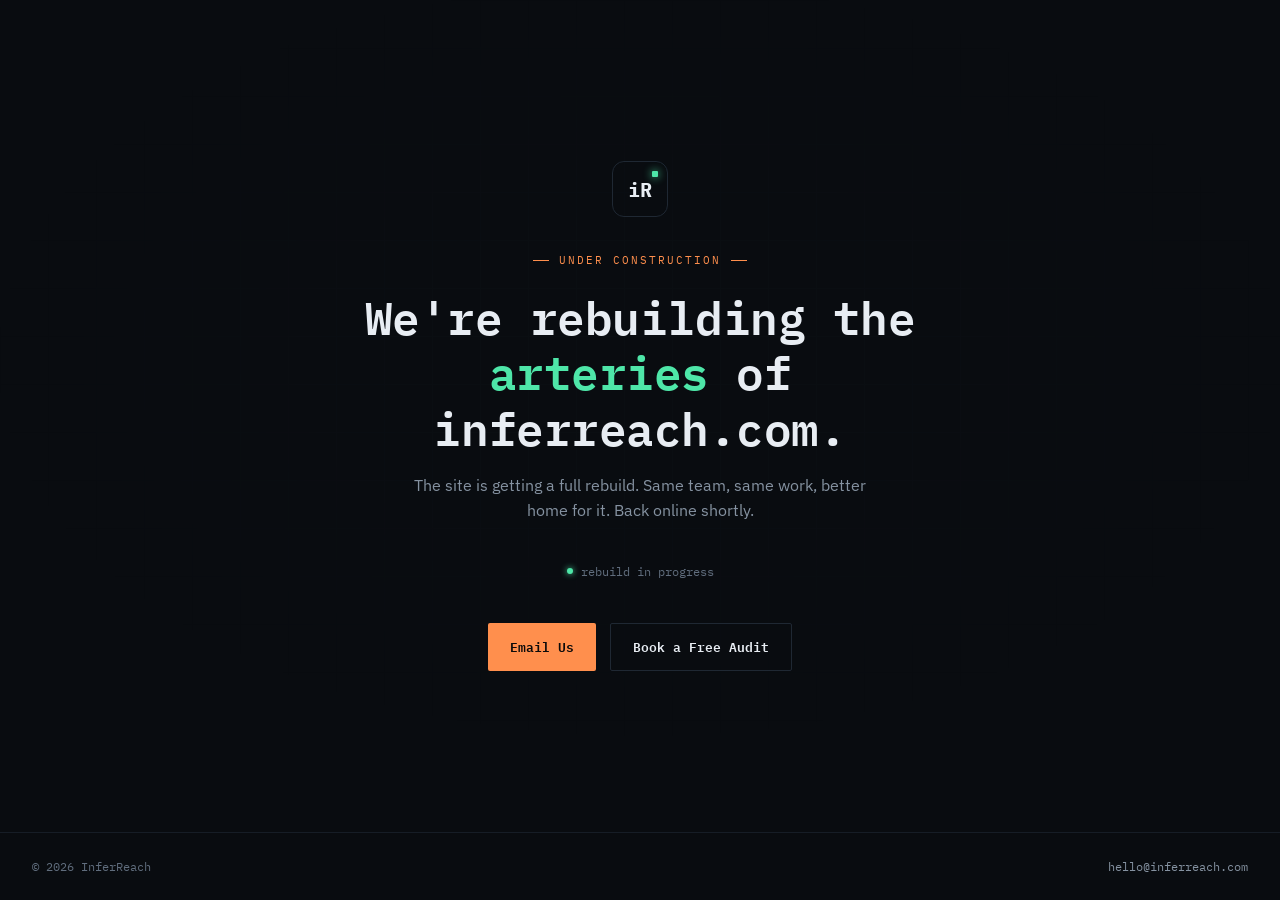
==== index.html @ 4e01eec6 "feat: enhance SEO and accessibility with meta tags and link attributes" ====
<!DOCTYPE html>
<html lang="en">
<head>
<meta charset="UTF-8">
<meta name="viewport" content="width=device-width, initial-scale=1.0, viewport-fit=cover">
<title>InferReach | We'll Be Right Back</title>
<meta name="description" content="InferReach is rebuilding. Back online soon.">
<link rel="canonical" href="https://inferreach.com/">
<meta name="theme-color" content="#090c10">
<meta name="robots" content="noindex, follow">
<meta property="og:type" content="website">
<meta property="og:title" content="InferReach | We'll Be Right Back">
<meta property="og:description" content="The site is getting a full rebuild. Same team, same work, better home for it. Back online shortly.">
<meta property="og:url" content="https://inferreach.com/">
<meta name="twitter:card" content="summary">
<meta name="twitter:title" content="InferReach | We'll Be Right Back">
<meta name="twitter:description" content="The site is getting a full rebuild. Same team, same work, better home for it. Back online shortly.">
<link rel="icon" type="image/svg+xml" href="data:image/svg+xml,%3Csvg%20xmlns%3D%22http%3A//www.w3.org/2000/svg%22%20viewBox%3D%220%200%2064%2064%22%3E%0A%20%20%3Crect%20width%3D%2264%22%20height%3D%2264%22%20rx%3D%2212%22%20fill%3D%22%23090c10%22/%3E%0A%20%20%3Crect%20x%3D%221%22%20y%3D%221%22%20width%3D%2262%22%20height%3D%2262%22%20rx%3D%2211%22%20fill%3D%22none%22%20stroke%3D%22%231f2833%22%20stroke-width%3D%222%22/%3E%0A%20%20%3Ctext%20x%3D%2232%22%20y%3D%2241%22%20font-family%3D%22IBM%20Plex%20Mono%2C%20ui-monospace%2C%20monospace%22%20font-weight%3D%22700%22%20font-size%3D%2226%22%20fill%3D%22%23e8edf3%22%20text-anchor%3D%22middle%22%3EiR%3C/text%3E%0A%20%20%3Crect%20x%3D%2246%22%20y%3D%2214%22%20width%3D%227%22%20height%3D%227%22%20rx%3D%221.5%22%20fill%3D%22%234ee6a8%22/%3E%0A%3C/svg%3E%0A">
<link rel="preconnect" href="https://fonts.googleapis.com">
<link rel="preconnect" href="https://fonts.gstatic.com" crossorigin>
<link href="https://fonts.googleapis.com/css2?family=IBM+Plex+Mono:wght@400;500;600;700&family=IBM+Plex+Sans:wght@400;500;600&display=swap" rel="stylesheet">
<style>
  :root{
    --bg:#090c10; --surface:#10141b; --surface-2:#161c26;
    --line:#1f2833; --line-soft:#161d26;
    --copper:#ff8f4d; --phosphor:#4ee6a8; --blueprint:#5eb3ff;
    --text:#e8edf3; --muted:#8592a1; --dim:#606d7d;
    --mono:'IBM Plex Mono',ui-monospace,monospace;
    --sans:'IBM Plex Sans',system-ui,sans-serif;
  }
  *{box-sizing:border-box;margin:0;padding:0;}
  body{
    background:var(--bg);color:var(--text);font-family:var(--sans);
    min-height:100vh;display:flex;flex-direction:column;
    overflow-x:hidden;
  }
  @media (prefers-reduced-motion: reduce){
    *{animation-duration:0.01ms !important; animation-iteration-count:1 !important;}
  }

  .grid-bg{
    position:fixed;inset:0;z-index:0;pointer-events:none;
    background-image:linear-gradient(var(--line-soft) 1px, transparent 1px),linear-gradient(90deg, var(--line-soft) 1px, transparent 1px);
    background-size:48px 48px;opacity:.14;
    mask-image:radial-gradient(ellipse 60% 50% at 50% 40%, black 30%, transparent 85%);
  }

  main{
    flex:1;display:flex;flex-direction:column;align-items:center;justify-content:center;
    text-align:center;padding:32px;position:relative;z-index:1;
  }

  .mark{
    width:56px;height:56px;border-radius:12px;border:1px solid var(--line);
    display:flex;align-items:center;justify-content:center;position:relative;margin-bottom:36px;
  }
  .mark span{font-family:var(--mono);font-weight:700;font-size:20px;color:var(--text);}
  .mark i{position:absolute;top:9px;right:9px;width:6px;height:6px;background:var(--phosphor);border-radius:1px;box-shadow:0 0 8px var(--phosphor);}

  .eyebrow{
    font-family:var(--mono);font-size:11px;letter-spacing:.18em;text-transform:uppercase;
    color:var(--copper);display:flex;align-items:center;gap:10px;margin-bottom:22px;
  }
  .eyebrow::before, .eyebrow::after{content:'';width:16px;height:1px;background:var(--copper);}

  h1{
    font-family:var(--mono);font-weight:600;letter-spacing:-0.01em;
    font-size:clamp(28px,5vw,46px);line-height:1.2;max-width:680px;margin-bottom:18px;
  }
  h1 .accent{color:var(--phosphor);}

  p.sub{color:var(--muted);font-size:16px;max-width:460px;margin-bottom:40px;line-height:1.6;}

  .status{
    font-family:var(--mono);font-size:12px;color:var(--dim);
    display:flex;align-items:center;gap:8px;margin-bottom:44px;
  }
  .live-dot{width:6px;height:6px;border-radius:50%;background:var(--phosphor);box-shadow:0 0 6px var(--phosphor);animation:pulse 1.6s ease-in-out infinite;}
  @keyframes pulse{0%,100%{opacity:1;}50%{opacity:.3;}}

  .contact{
    display:flex;gap:14px;flex-wrap:wrap;justify-content:center;
  }
  .btn{
    font-family:var(--mono);font-size:13px;font-weight:600;
    padding:12px 22px;border-radius:2px;text-decoration:none;
    display:inline-flex;align-items:center;gap:8px;white-space:nowrap;
  }
  .btn-primary{background:var(--copper);color:#0a0a0a;}
  .btn-primary:hover{background:#ffa568;}
  .btn-ghost{border:1px solid var(--line);color:var(--text);}
  .btn-ghost:hover{border-color:var(--muted);}
  .btn:focus-visible{outline:2px solid var(--phosphor);outline-offset:3px;}
  footer a:focus-visible{outline:2px solid var(--phosphor);outline-offset:2px;}

  footer{
    position:relative;z-index:1;padding:26px 32px;border-top:1px solid var(--line-soft);
    display:flex;justify-content:space-between;align-items:center;flex-wrap:wrap;gap:12px;
    font-family:var(--mono);font-size:11.5px;color:var(--dim);
  }
  footer a{color:var(--muted);text-decoration:none;}
  footer a:hover{color:var(--phosphor);}
</style>
</head>
<body>

<div class="grid-bg"></div>

<main>
  <div class="mark"><span>iR</span><i></i></div>

  <div class="eyebrow">Under construction</div>

  <h1>We're rebuilding the <span class="accent">arteries</span> of inferreach.com.</h1>
  <p class="sub">The site is getting a full rebuild. Same team, same work, better home for it. Back online shortly.</p>

  <div class="status"><span class="live-dot"></span>rebuild in progress</div>

  <div class="contact">
    <a class="btn btn-primary" href="mailto:hello@inferreach.com">Email Us</a>
    <a class="btn btn-ghost" href="https://cal.com/inferreach/30min" target="_blank" rel="noopener noreferrer">Book a Free Audit</a>
  </div>
</main>

<footer>
  <div>© 2026 InferReach</div>
  <div><a href="mailto:hello@inferreach.com">hello@inferreach.com</a></div>
</footer>

</body>
</html>
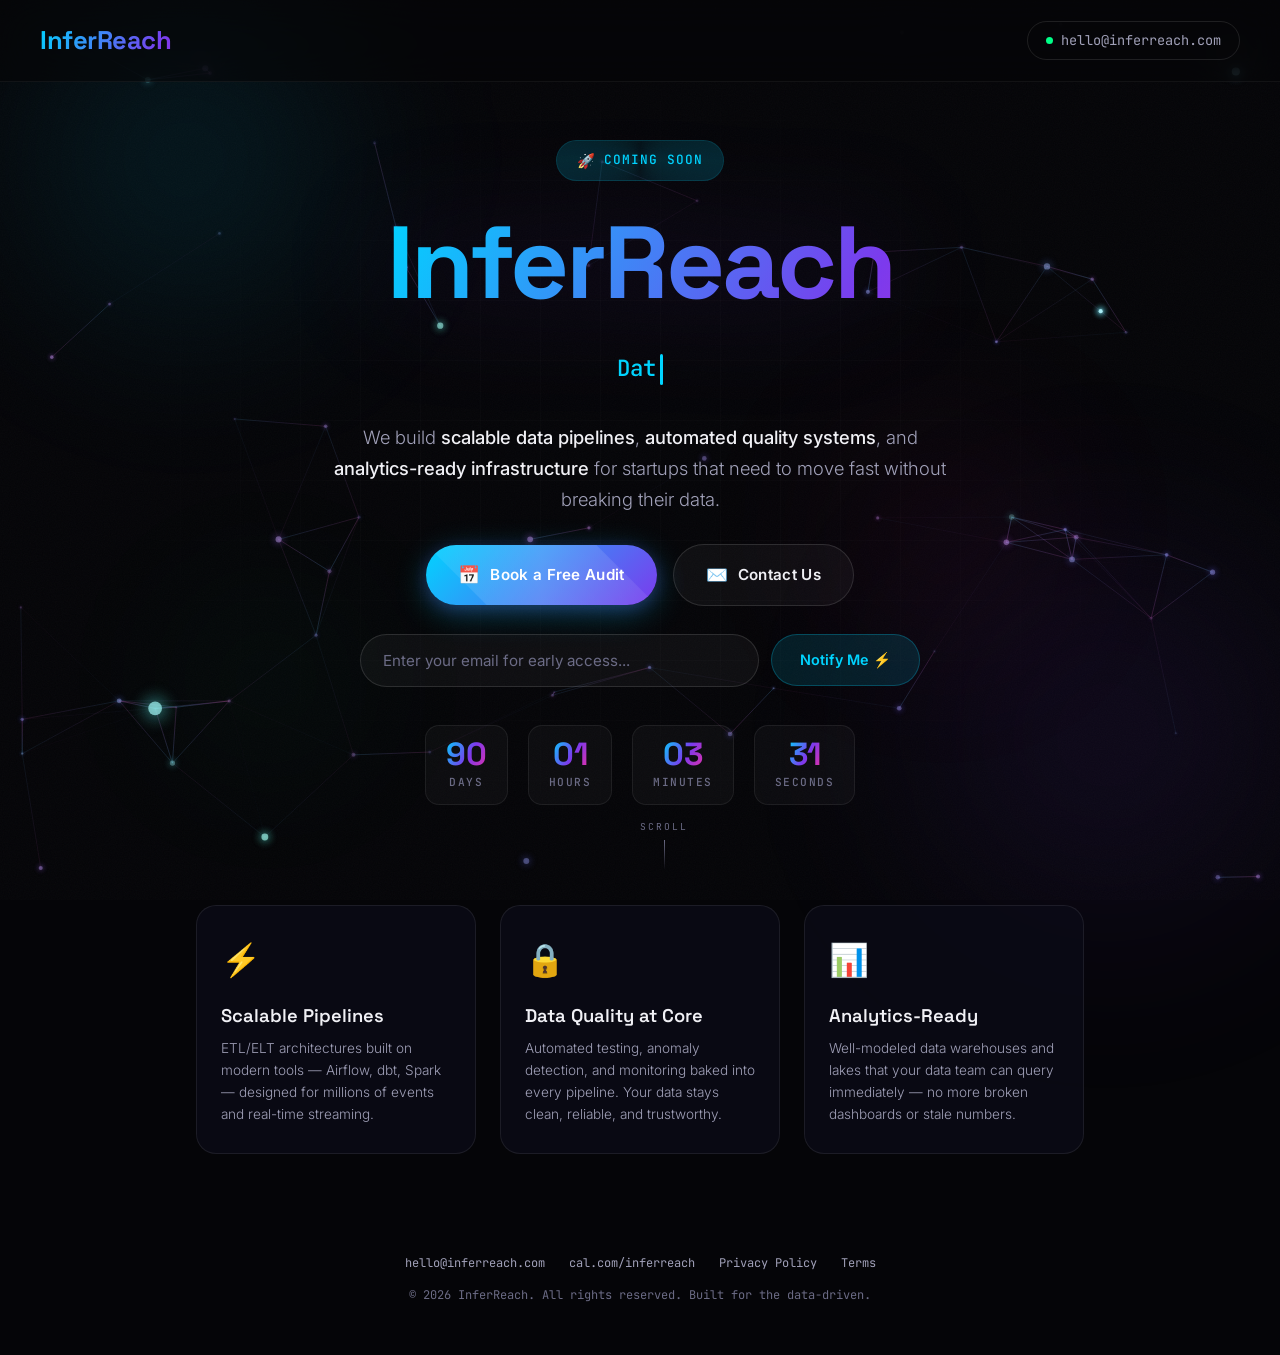
==== commit 954acfbb: "Implement code changes to enhance functionality and improve performance" ====
--- a/index.html
+++ b/index.html
@@ -1,131 +1,1448 @@
 <!DOCTYPE html>
 <html lang="en">
 <head>
-<meta charset="UTF-8">
-<meta name="viewport" content="width=device-width, initial-scale=1.0, viewport-fit=cover">
-<title>InferReach | We'll Be Right Back</title>
-<meta name="description" content="InferReach is rebuilding. Back online soon.">
-<link rel="canonical" href="https://inferreach.com/">
-<meta name="theme-color" content="#090c10">
-<meta name="robots" content="noindex, follow">
-<meta property="og:type" content="website">
-<meta property="og:title" content="InferReach | We'll Be Right Back">
-<meta property="og:description" content="The site is getting a full rebuild. Same team, same work, better home for it. Back online shortly.">
-<meta property="og:url" content="https://inferreach.com/">
-<meta name="twitter:card" content="summary">
-<meta name="twitter:title" content="InferReach | We'll Be Right Back">
-<meta name="twitter:description" content="The site is getting a full rebuild. Same team, same work, better home for it. Back online shortly.">
-<link rel="icon" type="image/svg+xml" href="data:image/svg+xml,%3Csvg%20xmlns%3D%22http%3A//www.w3.org/2000/svg%22%20viewBox%3D%220%200%2064%2064%22%3E%0A%20%20%3Crect%20width%3D%2264%22%20height%3D%2264%22%20rx%3D%2212%22%20fill%3D%22%23090c10%22/%3E%0A%20%20%3Crect%20x%3D%221%22%20y%3D%221%22%20width%3D%2262%22%20height%3D%2262%22%20rx%3D%2211%22%20fill%3D%22none%22%20stroke%3D%22%231f2833%22%20stroke-width%3D%222%22/%3E%0A%20%20%3Ctext%20x%3D%2232%22%20y%3D%2241%22%20font-family%3D%22IBM%20Plex%20Mono%2C%20ui-monospace%2C%20monospace%22%20font-weight%3D%22700%22%20font-size%3D%2226%22%20fill%3D%22%23e8edf3%22%20text-anchor%3D%22middle%22%3EiR%3C/text%3E%0A%20%20%3Crect%20x%3D%2246%22%20y%3D%2214%22%20width%3D%227%22%20height%3D%227%22%20rx%3D%221.5%22%20fill%3D%22%234ee6a8%22/%3E%0A%3C/svg%3E%0A">
-<link rel="preconnect" href="https://fonts.googleapis.com">
-<link rel="preconnect" href="https://fonts.gstatic.com" crossorigin>
-<link href="https://fonts.googleapis.com/css2?family=IBM+Plex+Mono:wght@400;500;600;700&family=IBM+Plex+Sans:wght@400;500;600&display=swap" rel="stylesheet">
-<style>
-  :root{
-    --bg:#090c10; --surface:#10141b; --surface-2:#161c26;
-    --line:#1f2833; --line-soft:#161d26;
-    --copper:#ff8f4d; --phosphor:#4ee6a8; --blueprint:#5eb3ff;
-    --text:#e8edf3; --muted:#8592a1; --dim:#606d7d;
-    --mono:'IBM Plex Mono',ui-monospace,monospace;
-    --sans:'IBM Plex Sans',system-ui,sans-serif;
-  }
-  *{box-sizing:border-box;margin:0;padding:0;}
-  body{
-    background:var(--bg);color:var(--text);font-family:var(--sans);
-    min-height:100vh;display:flex;flex-direction:column;
-    overflow-x:hidden;
-  }
-  @media (prefers-reduced-motion: reduce){
-    *{animation-duration:0.01ms !important; animation-iteration-count:1 !important;}
-  }
-
-  .grid-bg{
-    position:fixed;inset:0;z-index:0;pointer-events:none;
-    background-image:linear-gradient(var(--line-soft) 1px, transparent 1px),linear-gradient(90deg, var(--line-soft) 1px, transparent 1px);
-    background-size:48px 48px;opacity:.14;
-    mask-image:radial-gradient(ellipse 60% 50% at 50% 40%, black 30%, transparent 85%);
-  }
-
-  main{
-    flex:1;display:flex;flex-direction:column;align-items:center;justify-content:center;
-    text-align:center;padding:32px;position:relative;z-index:1;
-  }
-
-  .mark{
-    width:56px;height:56px;border-radius:12px;border:1px solid var(--line);
-    display:flex;align-items:center;justify-content:center;position:relative;margin-bottom:36px;
-  }
-  .mark span{font-family:var(--mono);font-weight:700;font-size:20px;color:var(--text);}
-  .mark i{position:absolute;top:9px;right:9px;width:6px;height:6px;background:var(--phosphor);border-radius:1px;box-shadow:0 0 8px var(--phosphor);}
-
-  .eyebrow{
-    font-family:var(--mono);font-size:11px;letter-spacing:.18em;text-transform:uppercase;
-    color:var(--copper);display:flex;align-items:center;gap:10px;margin-bottom:22px;
-  }
-  .eyebrow::before, .eyebrow::after{content:'';width:16px;height:1px;background:var(--copper);}
-
-  h1{
-    font-family:var(--mono);font-weight:600;letter-spacing:-0.01em;
-    font-size:clamp(28px,5vw,46px);line-height:1.2;max-width:680px;margin-bottom:18px;
-  }
-  h1 .accent{color:var(--phosphor);}
-
-  p.sub{color:var(--muted);font-size:16px;max-width:460px;margin-bottom:40px;line-height:1.6;}
-
-  .status{
-    font-family:var(--mono);font-size:12px;color:var(--dim);
-    display:flex;align-items:center;gap:8px;margin-bottom:44px;
-  }
-  .live-dot{width:6px;height:6px;border-radius:50%;background:var(--phosphor);box-shadow:0 0 6px var(--phosphor);animation:pulse 1.6s ease-in-out infinite;}
-  @keyframes pulse{0%,100%{opacity:1;}50%{opacity:.3;}}
-
-  .contact{
-    display:flex;gap:14px;flex-wrap:wrap;justify-content:center;
-  }
-  .btn{
-    font-family:var(--mono);font-size:13px;font-weight:600;
-    padding:12px 22px;border-radius:2px;text-decoration:none;
-    display:inline-flex;align-items:center;gap:8px;white-space:nowrap;
-  }
-  .btn-primary{background:var(--copper);color:#0a0a0a;}
-  .btn-primary:hover{background:#ffa568;}
-  .btn-ghost{border:1px solid var(--line);color:var(--text);}
-  .btn-ghost:hover{border-color:var(--muted);}
-  .btn:focus-visible{outline:2px solid var(--phosphor);outline-offset:3px;}
-  footer a:focus-visible{outline:2px solid var(--phosphor);outline-offset:2px;}
-
-  footer{
-    position:relative;z-index:1;padding:26px 32px;border-top:1px solid var(--line-soft);
-    display:flex;justify-content:space-between;align-items:center;flex-wrap:wrap;gap:12px;
-    font-family:var(--mono);font-size:11.5px;color:var(--dim);
-  }
-  footer a{color:var(--muted);text-decoration:none;}
-  footer a:hover{color:var(--phosphor);}
-</style>
+    <meta charset="UTF-8">
+    <meta name="viewport" content="width=device-width, initial-scale=1.0">
+    <title>InferReach — Data Engineering, Reimagined | Coming Soon</title>
+    <meta name="description" content="InferReach is a data engineering startup building scalable pipelines, automated data quality, and analytics-ready infrastructure. Coming soon.">
+    <meta property="og:title" content="InferReach — Coming Soon">
+    <meta property="og:description" content="Data Engineering, Reimagined. Scalable pipelines. Automated quality. Analytics ready.">
+    <meta property="og:type" content="website">
+    <link rel="preconnect" href="https://fonts.googleapis.com">
+    <link rel="preconnect" href="https://fonts.gstatic.com" crossorigin>
+    <link href="https://fonts.googleapis.com/css2?family=Space+Grotesk:wght@300;400;500;600;700&family=Inter:wght@300;400;500;600&family=JetBrains+Mono:wght@400;500&display=swap" rel="stylesheet">
+    <style>
+        :root {
+            --bg-primary: #050508;
+            --bg-secondary: #0a0a14;
+            --bg-card: rgba(12, 12, 24, 0.72);
+            --text-primary: #f0f0f5;
+            --text-secondary: #a0a0b8;
+            --text-muted: #6b6b85;
+            --accent-cyan: #00d4ff;
+            --accent-purple: #7c3aed;
+            --accent-teal: #00ff88;
+            --accent-pink: #ff2d95;
+            --accent-gold: #ffb800;
+            --gradient-main: linear-gradient(135deg, #00d4ff 0%, #7c3aed 50%, #ff2d95 100%);
+            --gradient-text: linear-gradient(120deg, #00d4ff, #7c3aed, #ff2d95, #00d4ff);
+            --gradient-cta: linear-gradient(135deg, #00d4ff 0%, #7c3aed 100%);
+            --glow-cyan: 0 0 40px rgba(0, 212, 255, 0.35);
+            --glow-purple: 0 0 40px rgba(124, 58, 237, 0.35);
+            --border-glass: 1px solid rgba(255, 255, 255, 0.08);
+            --radius-lg: 20px;
+            --radius-md: 14px;
+            --radius-sm: 8px;
+            --transition-smooth: all 0.4s cubic-bezier(0.25, 0.46, 0.45, 0.94);
+            --font-heading: 'Space Grotesk', sans-serif;
+            --font-body: 'Inter', sans-serif;
+            --font-mono: 'JetBrains Mono', monospace;
+        }
+
+        *,
+        *::before,
+        *::after {
+            margin: 0;
+            padding: 0;
+            box-sizing: border-box;
+        }
+
+        html {
+            scroll-behavior: smooth;
+            -webkit-font-smoothing: antialiased;
+            -moz-osx-font-smoothing: grayscale;
+        }
+
+        body {
+            font-family: var(--font-body);
+            background: var(--bg-primary);
+            color: var(--text-primary);
+            min-height: 100vh;
+            overflow-x: hidden;
+            position: relative;
+            line-height: 1.6;
+        }
+
+        /* ============ CANVAS BACKGROUND ============ */
+        #particle-canvas {
+            position: fixed;
+            top: 0;
+            left: 0;
+            width: 100vw;
+            height: 100vh;
+            z-index: 0;
+            pointer-events: none;
+        }
+
+        /* ============ AMBIENT ORBS ============ */
+        .orb {
+            position: fixed;
+            border-radius: 50%;
+            filter: blur(80px);
+            z-index: 0;
+            pointer-events: none;
+            opacity: 0.5;
+            animation: orbFloat 20s ease-in-out infinite;
+        }
+        .orb-1 {
+            width: 500px;
+            height: 500px;
+            background: radial-gradient(circle, rgba(0, 212, 255, 0.25) 0%, transparent 70%);
+            top: -10%;
+            left: -5%;
+            animation-delay: 0s;
+        }
+        .orb-2 {
+            width: 600px;
+            height: 600px;
+            background: radial-gradient(circle, rgba(124, 58, 237, 0.22) 0%, transparent 70%);
+            bottom: -15%;
+            right: -10%;
+            animation-delay: -7s;
+        }
+        .orb-3 {
+            width: 350px;
+            height: 350px;
+            background: radial-gradient(circle, rgba(255, 45, 149, 0.15) 0%, transparent 70%);
+            top: 40%;
+            left: 60%;
+            animation-delay: -14s;
+        }
+        .orb-4 {
+            width: 280px;
+            height: 280px;
+            background: radial-gradient(circle, rgba(0, 255, 136, 0.12) 0%, transparent 70%);
+            top: 60%;
+            left: 10%;
+            animation-delay: -3s;
+        }
+
+        @keyframes orbFloat {
+            0%,
+            100% {
+                transform: translate(0, 0) scale(1);
+            }
+            25% {
+                transform: translate(30px, -40px) scale(1.08);
+            }
+            50% {
+                transform: translate(-20px, 30px) scale(0.95);
+            }
+            75% {
+                transform: translate(15px, -25px) scale(1.05);
+            }
+        }
+
+        /* ============ GRID OVERLAY ============ */
+        .grid-overlay {
+            position: fixed;
+            top: 0;
+            left: 0;
+            width: 100vw;
+            height: 100vh;
+            z-index: 0;
+            pointer-events: none;
+            background-image:
+                linear-gradient(rgba(255, 255, 255, 0.015) 1px, transparent 1px),
+                linear-gradient(90deg, rgba(255, 255, 255, 0.015) 1px, transparent 1px);
+            background-size: 60px 60px;
+            mask-image: radial-gradient(ellipse at center, black 30%, transparent 70%);
+            -webkit-mask-image: radial-gradient(ellipse at center, black 30%, transparent 70%);
+        }
+
+        /* ============ NOISE TEXTURE ============ */
+        .noise-overlay {
+            position: fixed;
+            top: 0;
+            left: 0;
+            width: 100vw;
+            height: 100vh;
+            z-index: 0;
+            pointer-events: none;
+            opacity: 0.03;
+            background-image: url("data:image/svg+xml,%3Csvg viewBox='0 0 256 256' xmlns='http://www.w3.org/2000/svg'%3E%3Cfilter id='noise'%3E%3CfeTurbulence type='fractalNoise' baseFrequency='0.85' numOctaves='4' stitchTiles='stitch'/%3E%3C/filter%3E%3Crect width='100%25' height='100%25' filter='url(%23noise)'/%3E%3C/svg%3E");
+            background-repeat: repeat;
+            background-size: 256px 256px;
+        }
+
+        /* ============ MAIN CONTENT ============ */
+        .main-content {
+            position: relative;
+            z-index: 1;
+            display: flex;
+            flex-direction: column;
+            align-items: center;
+            justify-content: center;
+            min-height: 100vh;
+            padding: 20px;
+        }
+
+        /* ============ NAVBAR ============ */
+        .navbar {
+            position: fixed;
+            top: 0;
+            left: 0;
+            right: 0;
+            z-index: 100;
+            display: flex;
+            justify-content: space-between;
+            align-items: center;
+            padding: 20px 40px;
+            background: rgba(5, 5, 8, 0.6);
+            backdrop-filter: blur(20px);
+            -webkit-backdrop-filter: blur(20px);
+            border-bottom: 1px solid rgba(255, 255, 255, 0.05);
+            animation: slideDown 0.6s ease-out forwards;
+        }
+
+        @keyframes slideDown {
+            from {
+                opacity: 0;
+                transform: translateY(-100%);
+            }
+            to {
+                opacity: 1;
+                transform: translateY(0);
+            }
+        }
+
+        .nav-logo {
+            font-family: var(--font-heading);
+            font-weight: 700;
+            font-size: 1.6rem;
+            letter-spacing: -0.5px;
+            background: var(--gradient-text);
+            background-size: 300% auto;
+            -webkit-background-clip: text;
+            background-clip: text;
+            -webkit-text-fill-color: transparent;
+            animation: shimmerText 4s linear infinite;
+        }
+        @keyframes shimmerText {
+            0% {
+                background-position: 0% center;
+            }
+            100% {
+                background-position: 300% center;
+            }
+        }
+
+        .nav-email {
+            font-family: var(--font-mono);
+            font-size: 0.85rem;
+            color: var(--text-secondary);
+            text-decoration: none;
+            padding: 8px 18px;
+            border: 1px solid rgba(255, 255, 255, 0.1);
+            border-radius: 50px;
+            transition: var(--transition-smooth);
+            display: flex;
+            align-items: center;
+            gap: 8px;
+        }
+        .nav-email:hover {
+            border-color: rgba(0, 212, 255, 0.5);
+            color: var(--accent-cyan);
+            box-shadow: var(--glow-cyan);
+        }
+        .nav-email .dot {
+            width: 7px;
+            height: 7px;
+            background: var(--accent-teal);
+            border-radius: 50%;
+            animation: pulseDot 2s ease-in-out infinite;
+        }
+        @keyframes pulseDot {
+            0%,
+            100% {
+                opacity: 1;
+                transform: scale(1);
+            }
+            50% {
+                opacity: 0.4;
+                transform: scale(0.6);
+            }
+        }
+
+        /* ============ HERO SECTION ============ */
+        .hero {
+            text-align: center;
+            max-width: 850px;
+            margin: 0 auto;
+            padding: 120px 20px 60px;
+            display: flex;
+            flex-direction: column;
+            align-items: center;
+            gap: 28px;
+        }
+
+        .badge {
+            display: inline-flex;
+            align-items: center;
+            gap: 10px;
+            padding: 8px 20px;
+            border-radius: 50px;
+            background: rgba(0, 212, 255, 0.07);
+            border: 1px solid rgba(0, 212, 255, 0.2);
+            font-family: var(--font-mono);
+            font-size: 0.8rem;
+            font-weight: 500;
+            color: var(--accent-cyan);
+            letter-spacing: 1px;
+            text-transform: uppercase;
+            animation: fadeInUp 0.8s ease-out 0.2s both;
+            position: relative;
+            overflow: hidden;
+        }
+        .badge::before {
+            content: '';
+            position: absolute;
+            top: -50%;
+            left: -50%;
+            width: 200%;
+            height: 200%;
+            background: conic-gradient(from 0deg, transparent, rgba(0, 212, 255, 0.1), transparent, rgba(0, 212, 255, 0.1), transparent);
+            animation: badgeRotate 4s linear infinite;
+        }
+        @keyframes badgeRotate {
+            0% {
+                transform: rotate(0deg);
+            }
+            100% {
+                transform: rotate(360deg);
+            }
+        }
+        .badge span {
+            position: relative;
+            z-index: 1;
+            display: flex;
+            align-items: center;
+            gap: 8px;
+        }
+        .badge .rocket {
+            font-size: 0.9rem;
+            animation: rocketBob 2s ease-in-out infinite;
+        }
+        @keyframes rocketBob {
+            0%,
+            100% {
+                transform: translateY(0) rotate(0deg);
+            }
+            50% {
+                transform: translateY(-4px) rotate(5deg);
+            }
+        }
+
+        .hero-title {
+            font-family: var(--font-heading);
+            font-weight: 700;
+            font-size: clamp(3.5rem, 8vw, 6.5rem);
+            letter-spacing: -3px;
+            line-height: 1.05;
+            background: var(--gradient-text);
+            background-size: 300% auto;
+            -webkit-background-clip: text;
+            background-clip: text;
+            -webkit-text-fill-color: transparent;
+            animation: shimmerText 5s linear infinite, fadeInUp 0.8s ease-out 0.35s both;
+            filter: drop-shadow(0 0 60px rgba(124, 58, 237, 0.2));
+        }
+
+        .typing-container {
+            font-family: var(--font-mono);
+            font-size: clamp(1rem, 2.5vw, 1.4rem);
+            font-weight: 400;
+            color: var(--text-secondary);
+            min-height: 2.2em;
+            display: flex;
+            align-items: center;
+            justify-content: center;
+            gap: 4px;
+            animation: fadeInUp 0.8s ease-out 0.5s both;
+        }
+        .typing-text {
+            color: var(--accent-cyan);
+            font-weight: 500;
+        }
+        .typing-cursor {
+            display: inline-block;
+            width: 3px;
+            height: 1.4em;
+            background: var(--accent-cyan);
+            animation: cursorBlink 0.8s step-end infinite;
+            border-radius: 2px;
+        }
+        @keyframes cursorBlink {
+            0%,
+            100% {
+                opacity: 1;
+            }
+            50% {
+                opacity: 0;
+            }
+        }
+
+        .hero-description {
+            font-size: clamp(1rem, 1.8vw, 1.15rem);
+            color: var(--text-secondary);
+            max-width: 620px;
+            line-height: 1.7;
+            animation: fadeInUp 0.8s ease-out 0.6s both;
+            font-weight: 300;
+        }
+        .hero-description strong {
+            color: var(--text-primary);
+            font-weight: 500;
+        }
+
+        /* ============ CTA BUTTONS ============ */
+        .cta-group {
+            display: flex;
+            flex-wrap: wrap;
+            gap: 16px;
+            justify-content: center;
+            align-items: center;
+            animation: fadeInUp 0.8s ease-out 0.75s both;
+        }
+
+        .btn {
+            display: inline-flex;
+            align-items: center;
+            gap: 10px;
+            padding: 16px 32px;
+            border-radius: 50px;
+            font-family: var(--font-body);
+            font-size: 0.95rem;
+            font-weight: 600;
+            text-decoration: none;
+            cursor: pointer;
+            transition: var(--transition-smooth);
+            border: none;
+            position: relative;
+            overflow: hidden;
+            letter-spacing: 0.3px;
+        }
+        .btn-primary {
+            background: var(--gradient-cta);
+            color: #fff;
+            box-shadow: 0 8px 32px rgba(0, 212, 255, 0.3), 0 4px 16px rgba(124, 58, 237, 0.25);
+            animation: btnGlow 3s ease-in-out infinite;
+        }
+        .btn-primary:hover {
+            transform: translateY(-3px) scale(1.03);
+            box-shadow: 0 12px 40px rgba(0, 212, 255, 0.45), 0 6px 24px rgba(124, 58, 237, 0.4);
+        }
+        .btn-primary:active {
+            transform: translateY(0) scale(0.98);
+        }
+        @keyframes btnGlow {
+            0%,
+            100% {
+                box-shadow: 0 8px 32px rgba(0, 212, 255, 0.3), 0 4px 16px rgba(124, 58, 237, 0.25);
+            }
+            50% {
+                box-shadow: 0 8px 44px rgba(0, 212, 255, 0.5), 0 4px 28px rgba(124, 58, 237, 0.45);
+            }
+        }
+        .btn-primary::after {
+            content: '';
+            position: absolute;
+            top: -50%;
+            left: -50%;
+            width: 200%;
+            height: 200%;
+            background: linear-gradient(45deg, transparent, rgba(255, 255, 255, 0.15), transparent);
+            transform: rotate(45deg);
+            animation: btnShine 3s ease-in-out infinite;
+        }
+        @keyframes btnShine {
+            0% {
+                transform: translateX(-100%) rotate(45deg);
+            }
+            60%,
+            100% {
+                transform: translateX(100%) rotate(45deg);
+            }
+        }
+
+        .btn-secondary {
+            background: rgba(255, 255, 255, 0.04);
+            color: var(--text-primary);
+            border: 1px solid rgba(255, 255, 255, 0.12);
+            backdrop-filter: blur(10px);
+            -webkit-backdrop-filter: blur(10px);
+        }
+        .btn-secondary:hover {
+            border-color: rgba(0, 255, 136, 0.5);
+            color: var(--accent-teal);
+            box-shadow: 0 0 30px rgba(0, 255, 136, 0.15);
+            transform: translateY(-3px);
+        }
+        .btn-secondary:active {
+            transform: translateY(0);
+        }
+
+        .btn-icon {
+            font-size: 1.1rem;
+        }
+
+        /* ============ EMAIL FORM ============ */
+        .email-form {
+            display: flex;
+            gap: 12px;
+            justify-content: center;
+            align-items: center;
+            flex-wrap: wrap;
+            width: 100%;
+            max-width: 560px;
+            animation: fadeInUp 0.8s ease-out 0.85s both;
+        }
+        .email-input-wrapper {
+            flex: 1;
+            min-width: 240px;
+            position: relative;
+        }
+        .email-input {
+            width: 100%;
+            padding: 16px 22px;
+            border-radius: 50px;
+            border: 1px solid rgba(255, 255, 255, 0.12);
+            background: rgba(255, 255, 255, 0.04);
+            color: var(--text-primary);
+            font-family: var(--font-body);
+            font-size: 0.95rem;
+            outline: none;
+            transition: var(--transition-smooth);
+            backdrop-filter: blur(10px);
+            -webkit-backdrop-filter: blur(10px);
+        }
+        .email-input::placeholder {
+            color: var(--text-muted);
+        }
+        .email-input:focus {
+            border-color: rgba(0, 212, 255, 0.5);
+            box-shadow: 0 0 30px rgba(0, 212, 255, 0.15);
+            background: rgba(255, 255, 255, 0.06);
+        }
+        .btn-submit {
+            padding: 16px 28px;
+            border-radius: 50px;
+            border: none;
+            background: rgba(0, 212, 255, 0.12);
+            color: var(--accent-cyan);
+            font-family: var(--font-body);
+            font-weight: 600;
+            font-size: 0.9rem;
+            cursor: pointer;
+            transition: var(--transition-smooth);
+            border: 1px solid rgba(0, 212, 255, 0.25);
+            white-space: nowrap;
+        }
+        .btn-submit:hover {
+            background: rgba(0, 212, 255, 0.2);
+            box-shadow: var(--glow-cyan);
+            transform: translateY(-2px);
+        }
+        .btn-submit:active {
+            transform: translateY(0);
+        }
+        .form-success {
+            display: none;
+            font-family: var(--font-mono);
+            font-size: 0.85rem;
+            color: var(--accent-teal);
+            gap: 8px;
+            align-items: center;
+            animation: fadeInUp 0.4s ease-out both;
+        }
+        .form-success.show {
+            display: flex;
+        }
+
+        /* ============ COUNTDOWN ============ */
+        .countdown {
+            display: flex;
+            gap: 20px;
+            justify-content: center;
+            flex-wrap: wrap;
+            animation: fadeInUp 0.8s ease-out 0.95s both;
+            margin-top: 10px;
+        }
+        .countdown-item {
+            display: flex;
+            flex-direction: column;
+            align-items: center;
+            gap: 4px;
+            padding: 12px 20px;
+            border-radius: var(--radius-md);
+            background: rgba(255, 255, 255, 0.03);
+            border: 1px solid rgba(255, 255, 255, 0.07);
+            min-width: 80px;
+            backdrop-filter: blur(10px);
+            -webkit-backdrop-filter: blur(10px);
+            transition: var(--transition-smooth);
+        }
+        .countdown-item:hover {
+            border-color: rgba(0, 212, 255, 0.3);
+            background: rgba(0, 212, 255, 0.05);
+        }
+        .countdown-number {
+            font-family: var(--font-heading);
+            font-weight: 700;
+            font-size: 2rem;
+            line-height: 1;
+            background: var(--gradient-text);
+            background-size: 200% auto;
+            -webkit-background-clip: text;
+            background-clip: text;
+            -webkit-text-fill-color: transparent;
+            animation: shimmerText 4s linear infinite;
+        }
+        .countdown-label {
+            font-family: var(--font-mono);
+            font-size: 0.7rem;
+            color: var(--text-muted);
+            text-transform: uppercase;
+            letter-spacing: 1.5px;
+            font-weight: 500;
+        }
+
+        /* ============ FEATURE CARDS ============ */
+        .features {
+            display: flex;
+            gap: 24px;
+            justify-content: center;
+            flex-wrap: wrap;
+            padding: 40px 20px 60px;
+            max-width: 1100px;
+            margin: 0 auto;
+            animation: fadeInUp 0.8s ease-out 1.05s both;
+        }
+        .feature-card {
+            background: var(--bg-card);
+            border: var(--border-glass);
+            border-radius: var(--radius-lg);
+            padding: 28px 24px;
+            width: 280px;
+            text-align: left;
+            backdrop-filter: blur(20px);
+            -webkit-backdrop-filter: blur(20px);
+            transition: var(--transition-smooth);
+            position: relative;
+            overflow: hidden;
+            cursor: default;
+        }
+        .feature-card::before {
+            content: '';
+            position: absolute;
+            top: 0;
+            left: 0;
+            right: 0;
+            height: 2px;
+            background: var(--gradient-main);
+            opacity: 0;
+            transition: var(--transition-smooth);
+        }
+        .feature-card:hover::before {
+            opacity: 1;
+        }
+        .feature-card:hover {
+            transform: translateY(-8px);
+            border-color: rgba(0, 212, 255, 0.25);
+            box-shadow: 0 20px 50px rgba(0, 0, 0, 0.4), 0 0 40px rgba(0, 212, 255, 0.08);
+        }
+        .feature-icon {
+            font-size: 2rem;
+            margin-bottom: 16px;
+            display: inline-block;
+            animation: iconFloat 3s ease-in-out infinite;
+        }
+        .feature-card:nth-child(2) .feature-icon {
+            animation-delay: -1s;
+        }
+        .feature-card:nth-child(3) .feature-icon {
+            animation-delay: -2s;
+        }
+        @keyframes iconFloat {
+            0%,
+            100% {
+                transform: translateY(0);
+            }
+            50% {
+                transform: translateY(-6px);
+            }
+        }
+        .feature-title {
+            font-family: var(--font-heading);
+            font-weight: 600;
+            font-size: 1.15rem;
+            margin-bottom: 8px;
+            color: var(--text-primary);
+        }
+        .feature-desc {
+            font-size: 0.85rem;
+            color: var(--text-secondary);
+            line-height: 1.6;
+            font-weight: 300;
+        }
+
+        /* ============ FOOTER ============ */
+        .footer {
+            text-align: center;
+            padding: 40px 20px 30px;
+            font-family: var(--font-mono);
+            font-size: 0.75rem;
+            color: var(--text-muted);
+            animation: fadeInUp 0.8s ease-out 1.15s both;
+            display: flex;
+            flex-direction: column;
+            gap: 12px;
+            align-items: center;
+        }
+        .footer-links {
+            display: flex;
+            gap: 24px;
+            flex-wrap: wrap;
+            justify-content: center;
+        }
+        .footer-links a {
+            color: var(--text-secondary);
+            text-decoration: none;
+            transition: var(--transition-smooth);
+            font-family: var(--font-mono);
+            font-size: 0.75rem;
+        }
+        .footer-links a:hover {
+            color: var(--accent-cyan);
+            text-shadow: 0 0 20px rgba(0, 212, 255, 0.5);
+        }
+
+        /* ============ SCROLL INDICATOR ============ */
+        .scroll-indicator {
+            position: fixed;
+            bottom: 30px;
+            left: 50%;
+            transform: translateX(-50%);
+            z-index: 10;
+            display: flex;
+            flex-direction: column;
+            align-items: center;
+            gap: 6px;
+            opacity: 0.6;
+            animation: fadeInUp 1.2s ease-out 1.5s both, scrollBob 2.5s ease-in-out infinite;
+            pointer-events: none;
+        }
+        .scroll-indicator span {
+            font-family: var(--font-mono);
+            font-size: 0.6rem;
+            color: var(--text-muted);
+            text-transform: uppercase;
+            letter-spacing: 2px;
+        }
+        .scroll-indicator .line {
+            width: 1px;
+            height: 30px;
+            background: linear-gradient(to bottom, var(--text-muted), transparent);
+        }
+        @keyframes scrollBob {
+            0%,
+            100% {
+                transform: translateX(-50%) translateY(0);
+            }
+            50% {
+                transform: translateX(-50%) translateY(-10px);
+            }
+        }
+
+        /* ============ FADE IN UP ANIMATION ============ */
+        @keyframes fadeInUp {
+            from {
+                opacity: 0;
+                transform: translateY(30px);
+            }
+            to {
+                opacity: 1;
+                transform: translateY(0);
+            }
+        }
+
+        /* ============ RESPONSIVE ============ */
+        @media (max-width: 768px) {
+            .navbar {
+                padding: 14px 20px;
+            }
+            .nav-logo {
+                font-size: 1.3rem;
+            }
+            .nav-email {
+                font-size: 0.7rem;
+                padding: 6px 12px;
+            }
+            .hero {
+                padding: 100px 16px 40px;
+                gap: 20px;
+            }
+            .hero-title {
+                font-size: clamp(2.5rem, 12vw, 4rem);
+                letter-spacing: -1.5px;
+            }
+            .typing-container {
+                font-size: 0.9rem;
+                min-height: 1.8em;
+            }
+            .hero-description {
+                font-size: 0.9rem;
+            }
+            .countdown {
+                gap: 10px;
+            }
+            .countdown-item {
+                padding: 8px 14px;
+                min-width: 60px;
+            }
+            .countdown-number {
+                font-size: 1.4rem;
+            }
+            .countdown-label {
+                font-size: 0.6rem;
+                letter-spacing: 1px;
+            }
+            .feature-card {
+                width: 100%;
+                max-width: 320px;
+                padding: 20px 18px;
+            }
+            .features {
+                gap: 16px;
+                padding: 30px 16px 40px;
+            }
+            .btn {
+                padding: 14px 24px;
+                font-size: 0.85rem;
+            }
+            .email-form {
+                gap: 8px;
+            }
+            .email-input {
+                padding: 14px 18px;
+                font-size: 0.85rem;
+            }
+            .btn-submit {
+                padding: 14px 22px;
+                font-size: 0.8rem;
+            }
+            .scroll-indicator {
+                bottom: 20px;
+            }
+        }
+        @media (max-width: 480px) {
+            .hero-title {
+                font-size: 2.4rem;
+                letter-spacing: -1px;
+            }
+            .cta-group {
+                flex-direction: column;
+                width: 100%;
+            }
+            .btn {
+                width: 100%;
+                justify-content: center;
+            }
+            .countdown {
+                gap: 6px;
+            }
+            .countdown-item {
+                min-width: 52px;
+                padding: 6px 10px;
+            }
+        }
+    </style>
 </head>
 <body>
 
-<div class="grid-bg"></div>
-
-<main>
-  <div class="mark"><span>iR</span><i></i></div>
-
-  <div class="eyebrow">Under construction</div>
-
-  <h1>We're rebuilding the <span class="accent">arteries</span> of inferreach.com.</h1>
-  <p class="sub">The site is getting a full rebuild. Same team, same work, better home for it. Back online shortly.</p>
-
-  <div class="status"><span class="live-dot"></span>rebuild in progress</div>
-
-  <div class="contact">
-    <a class="btn btn-primary" href="mailto:hello@inferreach.com">Email Us</a>
-    <a class="btn btn-ghost" href="https://cal.com/inferreach/30min" target="_blank" rel="noopener noreferrer">Book a Free Audit</a>
-  </div>
-</main>
-
-<footer>
-  <div>© 2026 InferReach</div>
-  <div><a href="mailto:hello@inferreach.com">hello@inferreach.com</a></div>
-</footer>
-
+    <!-- ============ BACKGROUND LAYERS ============ -->
+    <canvas id="particle-canvas"></canvas>
+    <div class="orb orb-1"></div>
+    <div class="orb orb-2"></div>
+    <div class="orb orb-3"></div>
+    <div class="orb orb-4"></div>
+    <div class="grid-overlay"></div>
+    <div class="noise-overlay"></div>
+
+    <!-- ============ NAVBAR ============ -->
+    <nav class="navbar">
+        <div class="nav-logo">InferReach</div>
+        <a href="mailto:hello@inferreach.com" class="nav-email">
+            <span class="dot"></span>
+            hello@inferreach.com
+        </a>
+    </nav>
+
+    <!-- ============ MAIN CONTENT ============ -->
+    <div class="main-content">
+
+        <!-- HERO -->
+        <section class="hero">
+            <div class="badge">
+                <span><span class="rocket">🚀</span> Coming Soon</span>
+            </div>
+
+            <h1 class="hero-title">InferReach</h1>
+
+            <div class="typing-container">
+                <span class="typing-text"></span>
+                <span class="typing-cursor"></span>
+            </div>
+
+            <p class="hero-description">
+                We build <strong>scalable data pipelines</strong>, <strong>automated quality systems</strong>,
+                and <strong>analytics-ready infrastructure</strong> for startups that need to move fast
+                without breaking their data.
+            </p>
+
+            <!-- CTA Buttons -->
+            <div class="cta-group">
+                <a href="https://cal.com/inferreach" target="_blank" rel="noopener noreferrer" class="btn btn-primary">
+                    <span class="btn-icon">📅</span> Book a Free Audit
+                </a>
+                <a href="mailto:hello@inferreach.com" class="btn btn-secondary">
+                    <span class="btn-icon">✉️</span> Contact Us
+                </a>
+            </div>
+
+            <!-- Email Notify Form -->
+            <form class="email-form" id="notify-form" onsubmit="handleNotify(event)">
+                <div class="email-input-wrapper">
+                    <input
+                    type="email"
+                    class="email-input"
+                    placeholder="Enter your email for early access..."
+                    required
+                    aria-label="Email address"
+                    id="email-input"
+                    >
+                </div>
+                <button type="submit" class="btn-submit" id="submit-btn">Notify Me ⚡</button>
+                <div class="form-success" id="form-success">
+                    <span>✓</span> You're on the list! We'll be in touch.
+                </div>
+            </form>
+
+            <!-- Countdown -->
+            <div class="countdown" id="countdown">
+                <div class="countdown-item">
+                    <span class="countdown-number" id="cd-days">00</span>
+                    <span class="countdown-label">Days</span>
+                </div>
+                <div class="countdown-item">
+                    <span class="countdown-number" id="cd-hours">00</span>
+                    <span class="countdown-label">Hours</span>
+                </div>
+                <div class="countdown-item">
+                    <span class="countdown-number" id="cd-minutes">00</span>
+                    <span class="countdown-label">Minutes</span>
+                </div>
+                <div class="countdown-item">
+                    <span class="countdown-number" id="cd-seconds">00</span>
+                    <span class="countdown-label">Seconds</span>
+                </div>
+            </div>
+        </section>
+
+        <!-- FEATURES -->
+        <section class="features">
+            <div class="feature-card">
+                <span class="feature-icon">⚡</span>
+                <h3 class="feature-title">Scalable Pipelines</h3>
+                <p class="feature-desc">
+                    ETL/ELT architectures built on modern tools — Airflow, dbt, Spark — designed for
+                    millions of events and real-time streaming.
+                </p>
+            </div>
+            <div class="feature-card">
+                <span class="feature-icon">🔒</span>
+                <h3 class="feature-title">Data Quality at Core</h3>
+                <p class="feature-desc">
+                    Automated testing, anomaly detection, and monitoring baked into every pipeline.
+                    Your data stays clean, reliable, and trustworthy.
+                </p>
+            </div>
+            <div class="feature-card">
+                <span class="feature-icon">📊</span>
+                <h3 class="feature-title">Analytics-Ready</h3>
+                <p class="feature-desc">
+                    Well-modeled data warehouses and lakes that your data team can query immediately —
+                    no more broken dashboards or stale numbers.
+                </p>
+            </div>
+        </section>
+
+        <!-- FOOTER -->
+        <footer class="footer">
+            <div class="footer-links">
+                <a href="mailto:hello@inferreach.com">hello@inferreach.com</a>
+                <a href="https://cal.com/inferreach" target="_blank" rel="noopener noreferrer">cal.com/inferreach</a>
+                <a href="#">Privacy Policy</a>
+                <a href="#">Terms</a>
+            </div>
+            <span>© 2026 InferReach. All rights reserved. Built for the data-driven.</span>
+        </footer>
+    </div>
+
+    <!-- Scroll Indicator -->
+    <div class="scroll-indicator">
+        <span>Scroll</span>
+        <div class="line"></div>
+    </div>
+
+    <script>
+        // ============================================================
+        // 1. PARTICLE NETWORK CANVAS (Data Pipeline Visualization)
+        // ============================================================
+        (function initCanvas() {
+            const canvas = document.getElementById('particle-canvas');
+            const ctx = canvas.getContext('2d');
+            let width, height, dpr;
+            let nodes = [];
+            let pulses = [];
+            let mouseX = -9999;
+            let mouseY = -9999;
+            let animationId;
+
+            // Node class
+            class Node {
+                constructor(x, y, isHub = false) {
+                    this.x = x;
+                    this.y = y;
+                    this.vx = (Math.random() - 0.5) * 0.25;
+                    this.vy = (Math.random() - 0.5) * 0.25;
+                    this.radius = isHub ? Math.random() * 2.5 + 2.5 : Math.random() * 1.5 + 1;
+                    this.isHub = isHub;
+                    this.baseRadius = this.radius;
+                    this.glowPhase = Math.random() * Math.PI * 2;
+                    this.glowSpeed = Math.random() * 0.02 + 0.01;
+                    this.hue = isHub ?
+                        Math.random() * 40 + 170 : // cyan-blue range for hubs
+                        Math.random() * 60 + 220; // purple-pink range for regular
+                    this.saturation = 85;
+                    this.lightness = 65;
+                }
+
+                update(bounds) {
+                    this.x += this.vx;
+                    this.y += this.vy;
+                    this.glowPhase += this.glowSpeed;
+
+                    // Bounce with margin
+                    const margin = 20;
+                    if (this.x < margin || this.x > bounds.width - margin) {
+                        this.vx *= -1;
+                        this.x = Math.max(margin, Math.min(bounds.width - margin, this.x));
+                    }
+                    if (this.y < margin || this.y > bounds.height - margin) {
+                        this.vy *= -1;
+                        this.y = Math.max(margin, Math.min(bounds.height - margin, this.y));
+                    }
+
+                    // Mouse repel
+                    const dx = this.x - mouseX;
+                    const dy = this.y - mouseY;
+                    const dist = Math.sqrt(dx * dx + dy * dy);
+                    const repelRadius = 120;
+                    if (dist < repelRadius && dist > 0.1) {
+                        const force = (repelRadius - dist) / repelRadius * 0.8;
+                        this.vx += (dx / dist) * force * 0.3;
+                        this.vy += (dy / dist) * force * 0.3;
+                        // Clamp velocity
+                        const maxV = 1.2;
+                        const v = Math.sqrt(this.vx * this.vx + this.vy * this.vy);
+                        if (v > maxV) {
+                            this.vx = (this.vx / v) * maxV;
+                            this.vy = (this.vy / v) * maxV;
+                        }
+                    } else {
+                        // Gentle damping back to normal
+                        this.vx *= 0.998;
+                        this.vy *= 0.998;
+                    }
+
+                    // Pulsing radius
+                    const pulse = Math.sin(this.glowPhase) * 0.4 + 1;
+                    this.radius = this.baseRadius * pulse;
+                }
+
+                draw(ctx) {
+                    const glow = 0.5 + Math.sin(this.glowPhase) * 0.3;
+                    const alpha = this.isHub ? 0.9 * glow : 0.55 * glow;
+                    const r = this.radius;
+
+                    // Glow halo
+                    const gradient = ctx.createRadialGradient(this.x, this.y, 0, this.x, this.y, r * 4);
+                    gradient.addColorStop(0,
+                        `hsla(${this.hue}, ${this.saturation}%, ${this.lightness}%, ${alpha * 0.6})`);
+                    gradient.addColorStop(1, 'transparent');
+                    ctx.fillStyle = gradient;
+                    ctx.beginPath();
+                    ctx.arc(this.x, this.y, r * 4, 0, Math.PI * 2);
+                    ctx.fill();
+
+                    // Core dot
+                    ctx.fillStyle =
+                        `hsla(${this.hue}, ${this.saturation}%, ${Math.min(this.lightness + 15, 90)}%, ${alpha})`;
+                    ctx.beginPath();
+                    ctx.arc(this.x, this.y, r, 0, Math.PI * 2);
+                    ctx.fill();
+                }
+            }
+
+            // Pulse class for data packets traveling along connections
+            class Pulse {
+                constructor(nodeA, nodeB) {
+                    this.nodeA = nodeA;
+                    this.nodeB = nodeB;
+                    this.t = Math.random(); // 0-1 progress
+                    this.speed = Math.random() * 0.012 + 0.006;
+                    this.size = Math.random() * 2 + 1.2;
+                    this.hue = Math.random() * 40 + 170;
+                    this.active = true;
+                }
+
+                update() {
+                    this.t += this.speed;
+                    if (this.t >= 1) {
+                        this.active = false;
+                        // Maybe spawn a new pulse
+                        if (Math.random() < 0.4) {
+                            createPulseFromRandomConnection();
+                        }
+                    }
+                }
+
+                draw(ctx) {
+                    if (!this.active || !this.nodeA || !this.nodeB) return;
+                    const x = this.nodeA.x + (this.nodeB.x - this.nodeA.x) * this.t;
+                    const y = this.nodeA.y + (this.nodeB.y - this.nodeA.y) * this.t;
+
+                    // Small trail
+                    const trailGrad = ctx.createRadialGradient(x, y, 0, x, y, this.size * 5);
+                    trailGrad.addColorStop(0, `hsla(${this.hue}, 100%, 80%, 0.7)`);
+                    trailGrad.addColorStop(0.4, `hsla(${this.hue}, 100%, 70%, 0.25)`);
+                    trailGrad.addColorStop(1, 'transparent');
+                    ctx.fillStyle = trailGrad;
+                    ctx.beginPath();
+                    ctx.arc(x, y, this.size * 5, 0, Math.PI * 2);
+                    ctx.fill();
+
+                    // Core
+                    ctx.fillStyle = `hsla(${this.hue}, 100%, 85%, 0.9)`;
+                    ctx.beginPath();
+                    ctx.arc(x, y, this.size, 0, Math.PI * 2);
+                    ctx.fill();
+                }
+
+                isOnConnection(conn) {
+                    return (this.nodeA === conn[0] && this.nodeB === conn[1]) ||
+                        (this.nodeA === conn[1] && this.nodeB === conn[0]);
+                }
+            }
+
+            let connections = [];
+
+            function createPulseFromRandomConnection() {
+                if (connections.length === 0) return;
+                const conn = connections[Math.floor(Math.random() * connections.length)];
+                const pulse = new Pulse(conn[0], conn[1]);
+                pulses.push(pulse);
+            }
+
+            function resizeCanvas() {
+                dpr = Math.min(window.devicePixelRatio || 1, 2);
+                width = window.innerWidth;
+                height = window.innerHeight;
+                canvas.width = width * dpr;
+                canvas.height = height * dpr;
+                canvas.style.width = width + 'px';
+                canvas.style.height = height + 'px';
+                ctx.setTransform(dpr, 0, 0, dpr, 0, 0);
+                initNodes();
+            }
+
+            function initNodes() {
+                nodes = [];
+                pulses = [];
+                connections = [];
+                const nodeCount = width < 768 ? 35 : 65;
+                const hubCount = Math.max(3, Math.floor(nodeCount * 0.12));
+
+                for (let i = 0; i < nodeCount; i++) {
+                    const isHub = i < hubCount;
+                    const x = Math.random() * width;
+                    const y = Math.random() * height;
+                    nodes.push(new Node(x, y, isHub));
+                }
+
+                // Initial pulses
+                for (let i = 0; i < 12; i++) {
+                    setTimeout(() => {
+                        if (connections.length > 0) {
+                            createPulseFromRandomConnection();
+                        }
+                    }, i * 300);
+                }
+            }
+
+            function findConnections() {
+                connections = [];
+                const maxDist = width < 768 ? 110 : 150;
+                for (let i = 0; i < nodes.length; i++) {
+                    for (let j = i + 1; j < nodes.length; j++) {
+                        const dx = nodes[i].x - nodes[j].x;
+                        const dy = nodes[i].y - nodes[j].y;
+                        const dist = Math.sqrt(dx * dx + dy * dy);
+                        if (dist < maxDist) {
+                            connections.push([nodes[i], nodes[j], dist]);
+                        }
+                    }
+                }
+            }
+
+            function drawConnections() {
+                const maxDist = width < 768 ? 110 : 150;
+                for (const conn of connections) {
+                    const [nodeA, nodeB, dist] = conn;
+                    const opacity = Math.max(0, 1 - dist / maxDist) * 0.4;
+                    const lineGrad = ctx.createLinearGradient(nodeA.x, nodeA.y, nodeB.x, nodeB.y);
+                    lineGrad.addColorStop(0, `hsla(200, 90%, 65%, ${opacity})`);
+                    lineGrad.addColorStop(0.5, `hsla(260, 70%, 70%, ${opacity})`);
+                    lineGrad.addColorStop(1, `hsla(320, 80%, 65%, ${opacity})`);
+                    ctx.strokeStyle = lineGrad;
+                    ctx.lineWidth = 0.8;
+                    ctx.beginPath();
+                    ctx.moveTo(nodeA.x, nodeA.y);
+                    ctx.lineTo(nodeB.x, nodeB.y);
+                    ctx.stroke();
+                }
+            }
+
+            function animate() {
+                ctx.clearRect(0, 0, width, height);
+
+                // Update nodes
+                for (const node of nodes) {
+                    node.update({ width, height });
+                }
+
+                // Recalculate connections (every few frames for perf)
+                if (Math.floor(Math.random() * 10) === 0) {
+                    findConnections();
+                }
+
+                // Draw connections
+                drawConnections();
+
+                // Update and draw pulses
+                for (const pulse of pulses) {
+                    pulse.update();
+                    pulse.draw(ctx);
+                }
+                pulses = pulses.filter(p => p.active);
+
+                // Limit total pulses
+                if (pulses.length > 25) {
+                    pulses = pulses.slice(-25);
+                }
+
+                // Draw nodes
+                for (const node of nodes) {
+                    node.draw(ctx);
+                }
+
+                // Spawn new pulses periodically
+                if (Math.random() < 0.02 && connections.length > 0) {
+                    createPulseFromRandomConnection();
+                }
+
+                animationId = requestAnimationFrame(animate);
+            }
+
+            // Mouse tracking
+            window.addEventListener('mousemove', (e) => {
+                mouseX = e.clientX;
+                mouseY = e.clientY;
+            });
+            window.addEventListener('touchmove', (e) => {
+                if (e.touches.length > 0) {
+                    mouseX = e.touches[0].clientX;
+                    mouseY = e.touches[0].clientY;
+                }
+            });
+            window.addEventListener('mouseleave', () => {
+                mouseX = -9999;
+                mouseY = -9999;
+            });
+            window.addEventListener('touchend', () => {
+                mouseX = -9999;
+                mouseY = -9999;
+            });
+
+            // Handle resize with debounce
+            let resizeTimeout;
+            window.addEventListener('resize', () => {
+                clearTimeout(resizeTimeout);
+                resizeTimeout = setTimeout(() => {
+                    cancelAnimationFrame(animationId);
+                    resizeCanvas();
+                    animate();
+                }, 200);
+            });
+
+            // Handle visibility change to save CPU
+            document.addEventListener('visibilitychange', () => {
+                if (document.hidden) {
+                    cancelAnimationFrame(animationId);
+                } else {
+                    cancelAnimationFrame(animationId);
+                    animate();
+                }
+            });
+
+            // Initialize
+            resizeCanvas();
+            animate();
+        })();
+
+        // ============================================================
+        // 2. TYPING ANIMATION
+        // ============================================================
+        (function initTyping() {
+            const phrases = [
+                'Data Engineering, Reimagined.',
+                'Build Better Data Pipelines.',
+                'Transform Raw Data into Insights.',
+                'Scalable Data Infrastructure.',
+                'Clean Data. Fast Decisions.',
+                'Your Data, Engineered to Scale.',
+            ];
+            const typingElement = document.querySelector('.typing-text');
+            let phraseIndex = 0;
+            let charIndex = 0;
+            let isDeleting = false;
+            let typeSpeed = 70;
+            let deleteSpeed = 40;
+            let pauseBetween = 2000;
+
+            function typeLoop() {
+                const currentPhrase = phrases[phraseIndex];
+
+                if (!isDeleting) {
+                    charIndex++;
+                    typingElement.textContent = currentPhrase.substring(0, charIndex);
+                    if (charIndex === currentPhrase.length) {
+                        isDeleting = true;
+                        setTimeout(typeLoop, pauseBetween);
+                        return;
+                    }
+                    setTimeout(typeLoop, typeSpeed + Math.random() * 40);
+                } else {
+                    charIndex--;
+                    typingElement.textContent = currentPhrase.substring(0, charIndex);
+                    if (charIndex === 0) {
+                        isDeleting = false;
+                        phraseIndex = (phraseIndex + 1) % phrases.length;
+                        setTimeout(typeLoop, 400);
+                        return;
+                    }
+                    setTimeout(typeLoop, deleteSpeed);
+                }
+            }
+
+            // Start after a delay
+            setTimeout(typeLoop, 1200);
+        })();
+
+        // ============================================================
+        // 3. COUNTDOWN TIMER
+        // ============================================================
+        (function initCountdown() {
+            // Set launch date — 90 days from now for a "coming soon" feel
+            // Users can change this to a fixed date if preferred
+            const launchDate = new Date();
+            launchDate.setDate(launchDate.getDate() + 90);
+            launchDate.setHours(23, 59, 59, 999);
+
+            function updateCountdown() {
+                const now = new Date();
+                const diff = launchDate - now;
+
+                if (diff <= 0) {
+                    document.getElementById('cd-days').textContent = '00';
+                    document.getElementById('cd-hours').textContent = '00';
+                    document.getElementById('cd-minutes').textContent = '00';
+                    document.getElementById('cd-seconds').textContent = '00';
+                    return;
+                }
+
+                const days = Math.floor(diff / (1000 * 60 * 60 * 24));
+                const hours = Math.floor((diff % (1000 * 60 * 60 * 24)) / (1000 * 60 * 60));
+                const minutes = Math.floor((diff % (1000 * 60 * 60)) / (1000 * 60));
+                const seconds = Math.floor((diff % (1000 * 60)) / 1000);
+
+                document.getElementById('cd-days').textContent = String(days).padStart(2, '0');
+                document.getElementById('cd-hours').textContent = String(hours).padStart(2, '0');
+                document.getElementById('cd-minutes').textContent = String(minutes).padStart(2, '0');
+                document.getElementById('cd-seconds').textContent = String(seconds).padStart(2, '0');
+            }
+
+            updateCountdown();
+            setInterval(updateCountdown, 1000);
+        })();
+
+        // ============================================================
+        // 4. EMAIL FORM HANDLER
+        // ============================================================
+        function handleNotify(event) {
+            event.preventDefault();
+            const emailInput = document.getElementById('email-input');
+            const submitBtn = document.getElementById('submit-btn');
+            const successMsg = document.getElementById('form-success');
+
+            // Basic validation
+            const email = emailInput.value.trim();
+            if (!email || !email.includes('@')) {
+                emailInput.style.borderColor = 'rgba(255, 45, 95, 0.7)';
+                emailInput.style.boxShadow = '0 0 20px rgba(255, 45, 95, 0.25)';
+                setTimeout(() => {
+                    emailInput.style.borderColor = 'rgba(255, 255, 255, 0.12)';
+                    emailInput.style.boxShadow = 'none';
+                }, 1500);
+                return;
+            }
+
+            // Simulate submission
+            submitBtn.disabled = true;
+            submitBtn.textContent = 'Submitting...';
+            submitBtn.style.opacity = '0.6';
+
+            setTimeout(() => {
+                submitBtn.textContent = 'Notify Me ⚡';
+                submitBtn.disabled = false;
+                submitBtn.style.opacity = '1';
+                submitBtn.style.display = 'none';
+                emailInput.style.display = 'none';
+                successMsg.classList.add('show');
+
+                // Log for demo purposes (in production, send to backend)
+                console.log(`📧 Early access request: ${email}`);
+
+                // Reset after some time
+                setTimeout(() => {
+                    successMsg.classList.remove('show');
+                    submitBtn.style.display = 'inline-flex';
+                    emailInput.style.display = 'block';
+                    emailInput.value = '';
+                }, 6000);
+            }, 1200);
+        }
+    </script>
 </body>
-</html>
+</html>
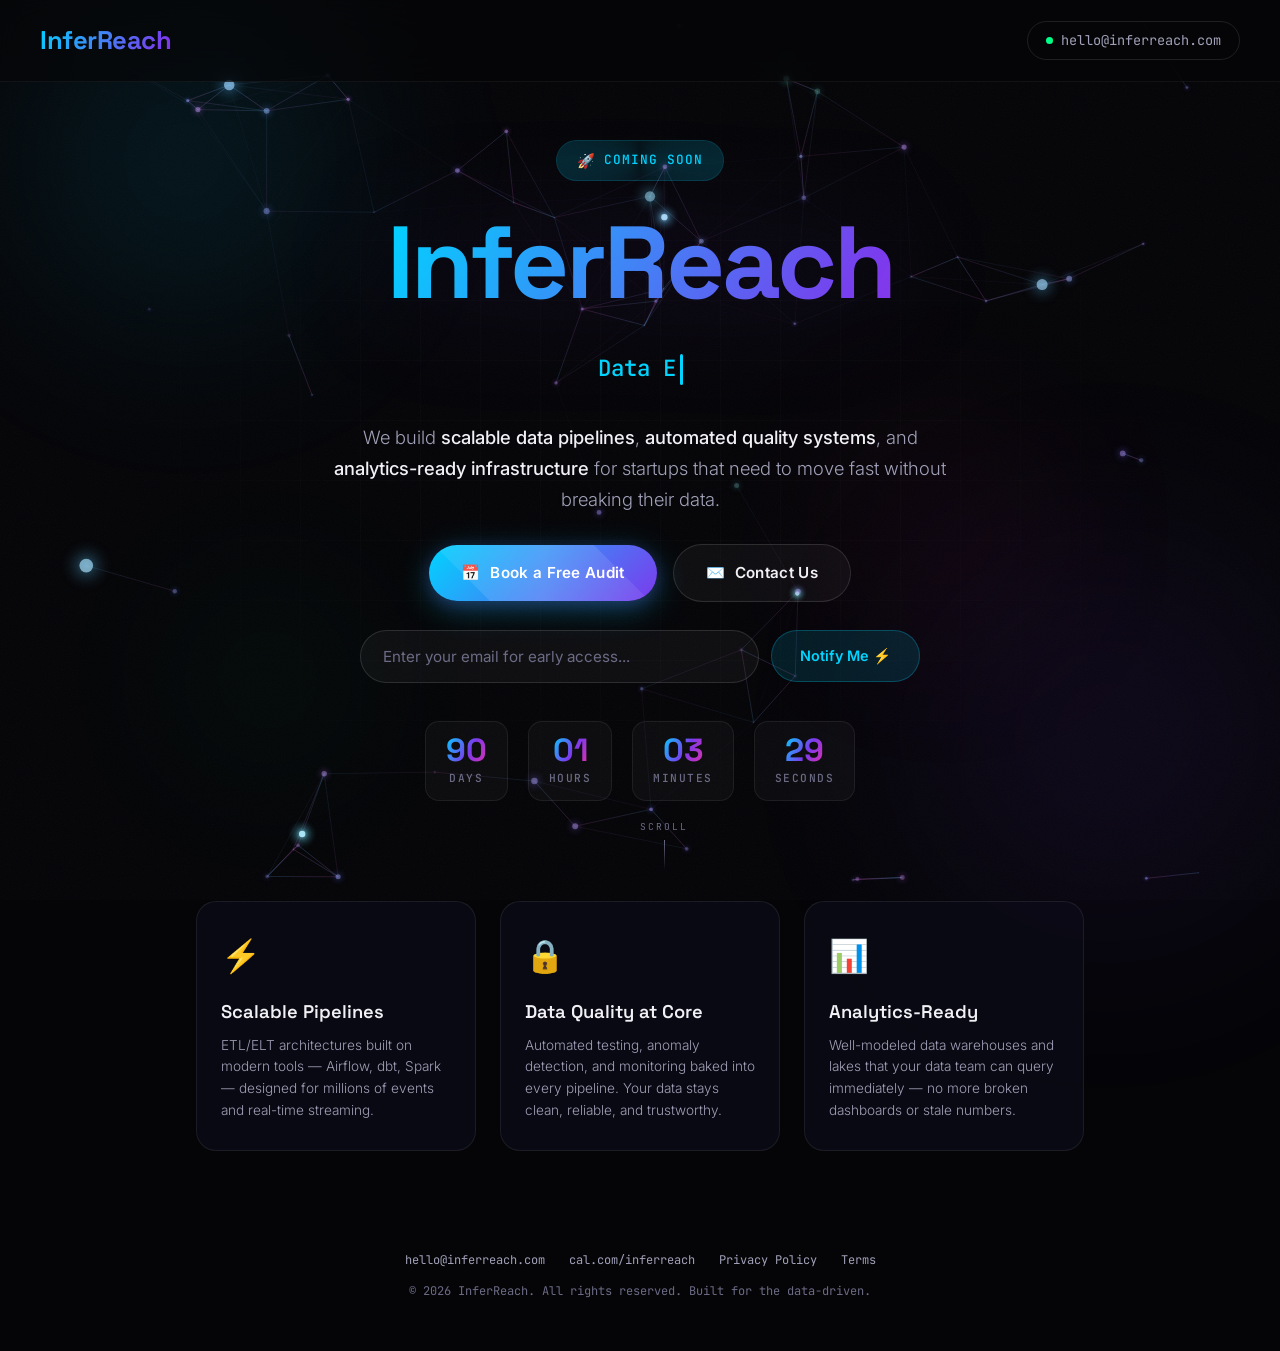
==== commit f991d7fc: "Implement code changes to enhance functionality and improve performance" ====
--- a/index.html
+++ b/index.html
@@ -1,1448 +1,1407 @@
 <!DOCTYPE html>
 <html lang="en">
 <head>
-    <meta charset="UTF-8">
-    <meta name="viewport" content="width=device-width, initial-scale=1.0">
-    <title>InferReach — Data Engineering, Reimagined | Coming Soon</title>
-    <meta name="description" content="InferReach is a data engineering startup building scalable pipelines, automated data quality, and analytics-ready infrastructure. Coming soon.">
-    <meta property="og:title" content="InferReach — Coming Soon">
-    <meta property="og:description" content="Data Engineering, Reimagined. Scalable pipelines. Automated quality. Analytics ready.">
-    <meta property="og:type" content="website">
-    <link rel="preconnect" href="https://fonts.googleapis.com">
-    <link rel="preconnect" href="https://fonts.gstatic.com" crossorigin>
-    <link href="https://fonts.googleapis.com/css2?family=Space+Grotesk:wght@300;400;500;600;700&family=Inter:wght@300;400;500;600&family=JetBrains+Mono:wght@400;500&display=swap" rel="stylesheet">
-    <style>
-        :root {
-            --bg-primary: #050508;
-            --bg-secondary: #0a0a14;
-            --bg-card: rgba(12, 12, 24, 0.72);
-            --text-primary: #f0f0f5;
-            --text-secondary: #a0a0b8;
-            --text-muted: #6b6b85;
-            --accent-cyan: #00d4ff;
-            --accent-purple: #7c3aed;
-            --accent-teal: #00ff88;
-            --accent-pink: #ff2d95;
-            --accent-gold: #ffb800;
-            --gradient-main: linear-gradient(135deg, #00d4ff 0%, #7c3aed 50%, #ff2d95 100%);
-            --gradient-text: linear-gradient(120deg, #00d4ff, #7c3aed, #ff2d95, #00d4ff);
-            --gradient-cta: linear-gradient(135deg, #00d4ff 0%, #7c3aed 100%);
-            --glow-cyan: 0 0 40px rgba(0, 212, 255, 0.35);
-            --glow-purple: 0 0 40px rgba(124, 58, 237, 0.35);
-            --border-glass: 1px solid rgba(255, 255, 255, 0.08);
-            --radius-lg: 20px;
-            --radius-md: 14px;
-            --radius-sm: 8px;
-            --transition-smooth: all 0.4s cubic-bezier(0.25, 0.46, 0.45, 0.94);
-            --font-heading: 'Space Grotesk', sans-serif;
-            --font-body: 'Inter', sans-serif;
-            --font-mono: 'JetBrains Mono', monospace;
-        }
-
-        *,
-        *::before,
-        *::after {
-            margin: 0;
-            padding: 0;
-            box-sizing: border-box;
-        }
-
-        html {
-            scroll-behavior: smooth;
-            -webkit-font-smoothing: antialiased;
-            -moz-osx-font-smoothing: grayscale;
-        }
-
-        body {
-            font-family: var(--font-body);
-            background: var(--bg-primary);
-            color: var(--text-primary);
-            min-height: 100vh;
-            overflow-x: hidden;
-            position: relative;
-            line-height: 1.6;
-        }
-
-        /* ============ CANVAS BACKGROUND ============ */
-        #particle-canvas {
-            position: fixed;
-            top: 0;
-            left: 0;
-            width: 100vw;
-            height: 100vh;
-            z-index: 0;
-            pointer-events: none;
-        }
-
-        /* ============ AMBIENT ORBS ============ */
-        .orb {
-            position: fixed;
-            border-radius: 50%;
-            filter: blur(80px);
-            z-index: 0;
-            pointer-events: none;
-            opacity: 0.5;
-            animation: orbFloat 20s ease-in-out infinite;
-        }
-        .orb-1 {
-            width: 500px;
-            height: 500px;
-            background: radial-gradient(circle, rgba(0, 212, 255, 0.25) 0%, transparent 70%);
-            top: -10%;
-            left: -5%;
-            animation-delay: 0s;
-        }
-        .orb-2 {
-            width: 600px;
-            height: 600px;
-            background: radial-gradient(circle, rgba(124, 58, 237, 0.22) 0%, transparent 70%);
-            bottom: -15%;
-            right: -10%;
-            animation-delay: -7s;
-        }
-        .orb-3 {
-            width: 350px;
-            height: 350px;
-            background: radial-gradient(circle, rgba(255, 45, 149, 0.15) 0%, transparent 70%);
-            top: 40%;
-            left: 60%;
-            animation-delay: -14s;
-        }
-        .orb-4 {
-            width: 280px;
-            height: 280px;
-            background: radial-gradient(circle, rgba(0, 255, 136, 0.12) 0%, transparent 70%);
-            top: 60%;
-            left: 10%;
-            animation-delay: -3s;
-        }
-
-        @keyframes orbFloat {
-            0%,
-            100% {
-                transform: translate(0, 0) scale(1);
-            }
-            25% {
-                transform: translate(30px, -40px) scale(1.08);
-            }
-            50% {
-                transform: translate(-20px, 30px) scale(0.95);
-            }
-            75% {
-                transform: translate(15px, -25px) scale(1.05);
-            }
-        }
-
-        /* ============ GRID OVERLAY ============ */
-        .grid-overlay {
-            position: fixed;
-            top: 0;
-            left: 0;
-            width: 100vw;
-            height: 100vh;
-            z-index: 0;
-            pointer-events: none;
-            background-image:
-                linear-gradient(rgba(255, 255, 255, 0.015) 1px, transparent 1px),
-                linear-gradient(90deg, rgba(255, 255, 255, 0.015) 1px, transparent 1px);
-            background-size: 60px 60px;
-            mask-image: radial-gradient(ellipse at center, black 30%, transparent 70%);
-            -webkit-mask-image: radial-gradient(ellipse at center, black 30%, transparent 70%);
-        }
-
-        /* ============ NOISE TEXTURE ============ */
-        .noise-overlay {
-            position: fixed;
-            top: 0;
-            left: 0;
-            width: 100vw;
-            height: 100vh;
-            z-index: 0;
-            pointer-events: none;
-            opacity: 0.03;
-            background-image: url("data:image/svg+xml,%3Csvg viewBox='0 0 256 256' xmlns='http://www.w3.org/2000/svg'%3E%3Cfilter id='noise'%3E%3CfeTurbulence type='fractalNoise' baseFrequency='0.85' numOctaves='4' stitchTiles='stitch'/%3E%3C/filter%3E%3Crect width='100%25' height='100%25' filter='url(%23noise)'/%3E%3C/svg%3E");
-            background-repeat: repeat;
-            background-size: 256px 256px;
-        }
-
-        /* ============ MAIN CONTENT ============ */
-        .main-content {
-            position: relative;
-            z-index: 1;
-            display: flex;
-            flex-direction: column;
-            align-items: center;
-            justify-content: center;
-            min-height: 100vh;
-            padding: 20px;
-        }
-
-        /* ============ NAVBAR ============ */
-        .navbar {
-            position: fixed;
-            top: 0;
-            left: 0;
-            right: 0;
-            z-index: 100;
-            display: flex;
-            justify-content: space-between;
-            align-items: center;
-            padding: 20px 40px;
-            background: rgba(5, 5, 8, 0.6);
-            backdrop-filter: blur(20px);
-            -webkit-backdrop-filter: blur(20px);
-            border-bottom: 1px solid rgba(255, 255, 255, 0.05);
-            animation: slideDown 0.6s ease-out forwards;
-        }
-
-        @keyframes slideDown {
-            from {
-                opacity: 0;
-                transform: translateY(-100%);
-            }
-            to {
-                opacity: 1;
-                transform: translateY(0);
-            }
-        }
-
-        .nav-logo {
-            font-family: var(--font-heading);
-            font-weight: 700;
-            font-size: 1.6rem;
-            letter-spacing: -0.5px;
-            background: var(--gradient-text);
-            background-size: 300% auto;
-            -webkit-background-clip: text;
-            background-clip: text;
-            -webkit-text-fill-color: transparent;
-            animation: shimmerText 4s linear infinite;
-        }
-        @keyframes shimmerText {
-            0% {
-                background-position: 0% center;
-            }
-            100% {
-                background-position: 300% center;
-            }
-        }
-
-        .nav-email {
-            font-family: var(--font-mono);
-            font-size: 0.85rem;
-            color: var(--text-secondary);
-            text-decoration: none;
-            padding: 8px 18px;
-            border: 1px solid rgba(255, 255, 255, 0.1);
-            border-radius: 50px;
-            transition: var(--transition-smooth);
-            display: flex;
-            align-items: center;
-            gap: 8px;
-        }
-        .nav-email:hover {
-            border-color: rgba(0, 212, 255, 0.5);
-            color: var(--accent-cyan);
-            box-shadow: var(--glow-cyan);
-        }
-        .nav-email .dot {
-            width: 7px;
-            height: 7px;
-            background: var(--accent-teal);
-            border-radius: 50%;
-            animation: pulseDot 2s ease-in-out infinite;
-        }
-        @keyframes pulseDot {
-            0%,
-            100% {
-                opacity: 1;
-                transform: scale(1);
-            }
-            50% {
-                opacity: 0.4;
-                transform: scale(0.6);
-            }
-        }
-
-        /* ============ HERO SECTION ============ */
-        .hero {
-            text-align: center;
-            max-width: 850px;
-            margin: 0 auto;
-            padding: 120px 20px 60px;
-            display: flex;
-            flex-direction: column;
-            align-items: center;
-            gap: 28px;
-        }
-
-        .badge {
-            display: inline-flex;
-            align-items: center;
-            gap: 10px;
-            padding: 8px 20px;
-            border-radius: 50px;
-            background: rgba(0, 212, 255, 0.07);
-            border: 1px solid rgba(0, 212, 255, 0.2);
-            font-family: var(--font-mono);
-            font-size: 0.8rem;
-            font-weight: 500;
-            color: var(--accent-cyan);
-            letter-spacing: 1px;
-            text-transform: uppercase;
-            animation: fadeInUp 0.8s ease-out 0.2s both;
-            position: relative;
-            overflow: hidden;
-        }
-        .badge::before {
-            content: '';
-            position: absolute;
-            top: -50%;
-            left: -50%;
-            width: 200%;
-            height: 200%;
-            background: conic-gradient(from 0deg, transparent, rgba(0, 212, 255, 0.1), transparent, rgba(0, 212, 255, 0.1), transparent);
-            animation: badgeRotate 4s linear infinite;
-        }
-        @keyframes badgeRotate {
-            0% {
-                transform: rotate(0deg);
-            }
-            100% {
-                transform: rotate(360deg);
-            }
-        }
-        .badge span {
-            position: relative;
-            z-index: 1;
-            display: flex;
-            align-items: center;
-            gap: 8px;
-        }
-        .badge .rocket {
-            font-size: 0.9rem;
-            animation: rocketBob 2s ease-in-out infinite;
-        }
-        @keyframes rocketBob {
-            0%,
-            100% {
-                transform: translateY(0) rotate(0deg);
-            }
-            50% {
-                transform: translateY(-4px) rotate(5deg);
-            }
-        }
-
-        .hero-title {
-            font-family: var(--font-heading);
-            font-weight: 700;
-            font-size: clamp(3.5rem, 8vw, 6.5rem);
-            letter-spacing: -3px;
-            line-height: 1.05;
-            background: var(--gradient-text);
-            background-size: 300% auto;
-            -webkit-background-clip: text;
-            background-clip: text;
-            -webkit-text-fill-color: transparent;
-            animation: shimmerText 5s linear infinite, fadeInUp 0.8s ease-out 0.35s both;
-            filter: drop-shadow(0 0 60px rgba(124, 58, 237, 0.2));
-        }
-
-        .typing-container {
-            font-family: var(--font-mono);
-            font-size: clamp(1rem, 2.5vw, 1.4rem);
-            font-weight: 400;
-            color: var(--text-secondary);
-            min-height: 2.2em;
-            display: flex;
-            align-items: center;
-            justify-content: center;
-            gap: 4px;
-            animation: fadeInUp 0.8s ease-out 0.5s both;
-        }
-        .typing-text {
-            color: var(--accent-cyan);
-            font-weight: 500;
-        }
-        .typing-cursor {
-            display: inline-block;
-            width: 3px;
-            height: 1.4em;
-            background: var(--accent-cyan);
-            animation: cursorBlink 0.8s step-end infinite;
-            border-radius: 2px;
-        }
-        @keyframes cursorBlink {
-            0%,
-            100% {
-                opacity: 1;
-            }
-            50% {
-                opacity: 0;
-            }
-        }
-
-        .hero-description {
-            font-size: clamp(1rem, 1.8vw, 1.15rem);
-            color: var(--text-secondary);
-            max-width: 620px;
-            line-height: 1.7;
-            animation: fadeInUp 0.8s ease-out 0.6s both;
-            font-weight: 300;
-        }
-        .hero-description strong {
-            color: var(--text-primary);
-            font-weight: 500;
-        }
-
-        /* ============ CTA BUTTONS ============ */
-        .cta-group {
-            display: flex;
-            flex-wrap: wrap;
-            gap: 16px;
-            justify-content: center;
-            align-items: center;
-            animation: fadeInUp 0.8s ease-out 0.75s both;
-        }
-
-        .btn {
-            display: inline-flex;
-            align-items: center;
-            gap: 10px;
-            padding: 16px 32px;
-            border-radius: 50px;
-            font-family: var(--font-body);
-            font-size: 0.95rem;
-            font-weight: 600;
-            text-decoration: none;
-            cursor: pointer;
-            transition: var(--transition-smooth);
-            border: none;
-            position: relative;
-            overflow: hidden;
-            letter-spacing: 0.3px;
-        }
-        .btn-primary {
-            background: var(--gradient-cta);
-            color: #fff;
-            box-shadow: 0 8px 32px rgba(0, 212, 255, 0.3), 0 4px 16px rgba(124, 58, 237, 0.25);
-            animation: btnGlow 3s ease-in-out infinite;
-        }
-        .btn-primary:hover {
-            transform: translateY(-3px) scale(1.03);
-            box-shadow: 0 12px 40px rgba(0, 212, 255, 0.45), 0 6px 24px rgba(124, 58, 237, 0.4);
-        }
-        .btn-primary:active {
-            transform: translateY(0) scale(0.98);
-        }
-        @keyframes btnGlow {
-            0%,
-            100% {
-                box-shadow: 0 8px 32px rgba(0, 212, 255, 0.3), 0 4px 16px rgba(124, 58, 237, 0.25);
-            }
-            50% {
-                box-shadow: 0 8px 44px rgba(0, 212, 255, 0.5), 0 4px 28px rgba(124, 58, 237, 0.45);
-            }
-        }
-        .btn-primary::after {
-            content: '';
-            position: absolute;
-            top: -50%;
-            left: -50%;
-            width: 200%;
-            height: 200%;
-            background: linear-gradient(45deg, transparent, rgba(255, 255, 255, 0.15), transparent);
-            transform: rotate(45deg);
-            animation: btnShine 3s ease-in-out infinite;
-        }
-        @keyframes btnShine {
-            0% {
-                transform: translateX(-100%) rotate(45deg);
-            }
-            60%,
-            100% {
-                transform: translateX(100%) rotate(45deg);
-            }
-        }
-
-        .btn-secondary {
-            background: rgba(255, 255, 255, 0.04);
-            color: var(--text-primary);
-            border: 1px solid rgba(255, 255, 255, 0.12);
-            backdrop-filter: blur(10px);
-            -webkit-backdrop-filter: blur(10px);
-        }
-        .btn-secondary:hover {
-            border-color: rgba(0, 255, 136, 0.5);
-            color: var(--accent-teal);
-            box-shadow: 0 0 30px rgba(0, 255, 136, 0.15);
-            transform: translateY(-3px);
-        }
-        .btn-secondary:active {
-            transform: translateY(0);
-        }
-
-        .btn-icon {
-            font-size: 1.1rem;
-        }
-
-        /* ============ EMAIL FORM ============ */
-        .email-form {
-            display: flex;
-            gap: 12px;
-            justify-content: center;
-            align-items: center;
-            flex-wrap: wrap;
-            width: 100%;
-            max-width: 560px;
-            animation: fadeInUp 0.8s ease-out 0.85s both;
-        }
-        .email-input-wrapper {
-            flex: 1;
-            min-width: 240px;
-            position: relative;
-        }
-        .email-input {
-            width: 100%;
-            padding: 16px 22px;
-            border-radius: 50px;
-            border: 1px solid rgba(255, 255, 255, 0.12);
-            background: rgba(255, 255, 255, 0.04);
-            color: var(--text-primary);
-            font-family: var(--font-body);
-            font-size: 0.95rem;
-            outline: none;
-            transition: var(--transition-smooth);
-            backdrop-filter: blur(10px);
-            -webkit-backdrop-filter: blur(10px);
-        }
-        .email-input::placeholder {
-            color: var(--text-muted);
-        }
-        .email-input:focus {
-            border-color: rgba(0, 212, 255, 0.5);
-            box-shadow: 0 0 30px rgba(0, 212, 255, 0.15);
-            background: rgba(255, 255, 255, 0.06);
-        }
-        .btn-submit {
-            padding: 16px 28px;
-            border-radius: 50px;
-            border: none;
-            background: rgba(0, 212, 255, 0.12);
-            color: var(--accent-cyan);
-            font-family: var(--font-body);
-            font-weight: 600;
-            font-size: 0.9rem;
-            cursor: pointer;
-            transition: var(--transition-smooth);
-            border: 1px solid rgba(0, 212, 255, 0.25);
-            white-space: nowrap;
-        }
-        .btn-submit:hover {
-            background: rgba(0, 212, 255, 0.2);
-            box-shadow: var(--glow-cyan);
-            transform: translateY(-2px);
-        }
-        .btn-submit:active {
-            transform: translateY(0);
-        }
-        .form-success {
-            display: none;
-            font-family: var(--font-mono);
-            font-size: 0.85rem;
-            color: var(--accent-teal);
-            gap: 8px;
-            align-items: center;
-            animation: fadeInUp 0.4s ease-out both;
-        }
-        .form-success.show {
-            display: flex;
-        }
-
-        /* ============ COUNTDOWN ============ */
-        .countdown {
-            display: flex;
-            gap: 20px;
-            justify-content: center;
-            flex-wrap: wrap;
-            animation: fadeInUp 0.8s ease-out 0.95s both;
-            margin-top: 10px;
-        }
-        .countdown-item {
-            display: flex;
-            flex-direction: column;
-            align-items: center;
-            gap: 4px;
-            padding: 12px 20px;
-            border-radius: var(--radius-md);
-            background: rgba(255, 255, 255, 0.03);
-            border: 1px solid rgba(255, 255, 255, 0.07);
-            min-width: 80px;
-            backdrop-filter: blur(10px);
-            -webkit-backdrop-filter: blur(10px);
-            transition: var(--transition-smooth);
-        }
-        .countdown-item:hover {
-            border-color: rgba(0, 212, 255, 0.3);
-            background: rgba(0, 212, 255, 0.05);
-        }
-        .countdown-number {
-            font-family: var(--font-heading);
-            font-weight: 700;
-            font-size: 2rem;
-            line-height: 1;
-            background: var(--gradient-text);
-            background-size: 200% auto;
-            -webkit-background-clip: text;
-            background-clip: text;
-            -webkit-text-fill-color: transparent;
-            animation: shimmerText 4s linear infinite;
-        }
-        .countdown-label {
-            font-family: var(--font-mono);
-            font-size: 0.7rem;
-            color: var(--text-muted);
-            text-transform: uppercase;
-            letter-spacing: 1.5px;
-            font-weight: 500;
-        }
-
-        /* ============ FEATURE CARDS ============ */
-        .features {
-            display: flex;
-            gap: 24px;
-            justify-content: center;
-            flex-wrap: wrap;
-            padding: 40px 20px 60px;
-            max-width: 1100px;
-            margin: 0 auto;
-            animation: fadeInUp 0.8s ease-out 1.05s both;
-        }
-        .feature-card {
-            background: var(--bg-card);
-            border: var(--border-glass);
-            border-radius: var(--radius-lg);
-            padding: 28px 24px;
-            width: 280px;
-            text-align: left;
-            backdrop-filter: blur(20px);
-            -webkit-backdrop-filter: blur(20px);
-            transition: var(--transition-smooth);
-            position: relative;
-            overflow: hidden;
-            cursor: default;
-        }
-        .feature-card::before {
-            content: '';
-            position: absolute;
-            top: 0;
-            left: 0;
-            right: 0;
-            height: 2px;
-            background: var(--gradient-main);
-            opacity: 0;
-            transition: var(--transition-smooth);
-        }
-        .feature-card:hover::before {
-            opacity: 1;
-        }
-        .feature-card:hover {
-            transform: translateY(-8px);
-            border-color: rgba(0, 212, 255, 0.25);
-            box-shadow: 0 20px 50px rgba(0, 0, 0, 0.4), 0 0 40px rgba(0, 212, 255, 0.08);
-        }
-        .feature-icon {
-            font-size: 2rem;
-            margin-bottom: 16px;
-            display: inline-block;
-            animation: iconFloat 3s ease-in-out infinite;
-        }
-        .feature-card:nth-child(2) .feature-icon {
-            animation-delay: -1s;
-        }
-        .feature-card:nth-child(3) .feature-icon {
-            animation-delay: -2s;
-        }
-        @keyframes iconFloat {
-            0%,
-            100% {
-                transform: translateY(0);
-            }
-            50% {
-                transform: translateY(-6px);
-            }
-        }
-        .feature-title {
-            font-family: var(--font-heading);
-            font-weight: 600;
-            font-size: 1.15rem;
-            margin-bottom: 8px;
-            color: var(--text-primary);
-        }
-        .feature-desc {
-            font-size: 0.85rem;
-            color: var(--text-secondary);
-            line-height: 1.6;
-            font-weight: 300;
-        }
-
-        /* ============ FOOTER ============ */
-        .footer {
-            text-align: center;
-            padding: 40px 20px 30px;
-            font-family: var(--font-mono);
-            font-size: 0.75rem;
-            color: var(--text-muted);
-            animation: fadeInUp 0.8s ease-out 1.15s both;
-            display: flex;
-            flex-direction: column;
-            gap: 12px;
-            align-items: center;
-        }
-        .footer-links {
-            display: flex;
-            gap: 24px;
-            flex-wrap: wrap;
-            justify-content: center;
-        }
-        .footer-links a {
-            color: var(--text-secondary);
-            text-decoration: none;
-            transition: var(--transition-smooth);
-            font-family: var(--font-mono);
-            font-size: 0.75rem;
-        }
-        .footer-links a:hover {
-            color: var(--accent-cyan);
-            text-shadow: 0 0 20px rgba(0, 212, 255, 0.5);
-        }
-
-        /* ============ SCROLL INDICATOR ============ */
-        .scroll-indicator {
-            position: fixed;
-            bottom: 30px;
-            left: 50%;
-            transform: translateX(-50%);
-            z-index: 10;
-            display: flex;
-            flex-direction: column;
-            align-items: center;
-            gap: 6px;
-            opacity: 0.6;
-            animation: fadeInUp 1.2s ease-out 1.5s both, scrollBob 2.5s ease-in-out infinite;
-            pointer-events: none;
-        }
-        .scroll-indicator span {
-            font-family: var(--font-mono);
-            font-size: 0.6rem;
-            color: var(--text-muted);
-            text-transform: uppercase;
-            letter-spacing: 2px;
-        }
-        .scroll-indicator .line {
-            width: 1px;
-            height: 30px;
-            background: linear-gradient(to bottom, var(--text-muted), transparent);
-        }
-        @keyframes scrollBob {
-            0%,
-            100% {
-                transform: translateX(-50%) translateY(0);
-            }
-            50% {
-                transform: translateX(-50%) translateY(-10px);
-            }
-        }
-
-        /* ============ FADE IN UP ANIMATION ============ */
-        @keyframes fadeInUp {
-            from {
-                opacity: 0;
-                transform: translateY(30px);
-            }
-            to {
-                opacity: 1;
-                transform: translateY(0);
-            }
-        }
-
-        /* ============ RESPONSIVE ============ */
-        @media (max-width: 768px) {
-            .navbar {
-                padding: 14px 20px;
-            }
-            .nav-logo {
-                font-size: 1.3rem;
-            }
-            .nav-email {
-                font-size: 0.7rem;
-                padding: 6px 12px;
-            }
-            .hero {
-                padding: 100px 16px 40px;
-                gap: 20px;
-            }
-            .hero-title {
-                font-size: clamp(2.5rem, 12vw, 4rem);
-                letter-spacing: -1.5px;
-            }
-            .typing-container {
-                font-size: 0.9rem;
-                min-height: 1.8em;
-            }
-            .hero-description {
-                font-size: 0.9rem;
-            }
-            .countdown {
-                gap: 10px;
-            }
-            .countdown-item {
-                padding: 8px 14px;
-                min-width: 60px;
-            }
-            .countdown-number {
-                font-size: 1.4rem;
-            }
-            .countdown-label {
-                font-size: 0.6rem;
-                letter-spacing: 1px;
-            }
-            .feature-card {
-                width: 100%;
-                max-width: 320px;
-                padding: 20px 18px;
-            }
-            .features {
-                gap: 16px;
-                padding: 30px 16px 40px;
-            }
-            .btn {
-                padding: 14px 24px;
-                font-size: 0.85rem;
-            }
-            .email-form {
-                gap: 8px;
-            }
-            .email-input {
-                padding: 14px 18px;
-                font-size: 0.85rem;
-            }
-            .btn-submit {
-                padding: 14px 22px;
-                font-size: 0.8rem;
-            }
-            .scroll-indicator {
-                bottom: 20px;
-            }
-        }
-        @media (max-width: 480px) {
-            .hero-title {
-                font-size: 2.4rem;
-                letter-spacing: -1px;
-            }
-            .cta-group {
-                flex-direction: column;
-                width: 100%;
-            }
-            .btn {
-                width: 100%;
-                justify-content: center;
-            }
-            .countdown {
-                gap: 6px;
-            }
-            .countdown-item {
-                min-width: 52px;
-                padding: 6px 10px;
-            }
-        }
-    </style>
+  <meta charset="UTF-8" />
+  <meta name="viewport" content="width=device-width, initial-scale=1.0" />
+  <title>InferReach — Data Engineering, Reimagined | Coming Soon</title>
+  <meta name="description" content="InferReach is a data engineering startup building scalable pipelines, automated data quality, and analytics-ready infrastructure. Coming soon." />
+  <meta property="og:title" content="InferReach — Coming Soon" />
+  <meta property="og:description" content="Data Engineering, Reimagined. Scalable pipelines. Automated quality. Analytics ready." />
+  <meta property="og:type" content="website" />
+  <link rel="preconnect" href="https://fonts.googleapis.com" />
+  <link rel="preconnect" href="https://fonts.gstatic.com" crossorigin />
+  <link href="https://fonts.googleapis.com/css2?family=Space+Grotesk:wght@300;400;500;600;700&family=Inter:wght@300;400;500;600&family=JetBrains+Mono:wght@400;500&display=swap" rel="stylesheet" />
+
+  <style>
+    /* ---------- RESET & ROOT ---------- */
+    *,
+    *::before,
+    *::after {
+      margin: 0;
+      padding: 0;
+      box-sizing: border-box;
+    }
+
+    :root {
+      --bg-primary: #050508;
+      --bg-secondary: #0a0a14;
+      --bg-card: rgba(12, 12, 24, 0.72);
+      --text-primary: #f0f0f5;
+      --text-secondary: #a0a0b8;
+      --text-muted: #6b6b85;
+      --accent-cyan: #00d4ff;
+      --accent-purple: #7c3aed;
+      --accent-teal: #00ff88;
+      --accent-pink: #ff2d95;
+      --accent-gold: #ffb800;
+      --gradient-main: linear-gradient(135deg, #00d4ff 0%, #7c3aed 50%, #ff2d95 100%);
+      --gradient-text: linear-gradient(120deg, #00d4ff, #7c3aed, #ff2d95, #00d4ff);
+      --gradient-cta: linear-gradient(135deg, #00d4ff 0%, #7c3aed 100%);
+      --glow-cyan: 0 0 40px rgba(0, 212, 255, 0.35);
+      --glow-purple: 0 0 40px rgba(124, 58, 237, 0.35);
+      --border-glass: 1px solid rgba(255, 255, 255, 0.08);
+      --radius-lg: 20px;
+      --radius-md: 14px;
+      --radius-sm: 8px;
+      --transition-smooth: all 0.4s cubic-bezier(0.25, 0.46, 0.45, 0.94);
+      --font-heading: 'Space Grotesk', sans-serif;
+      --font-body: 'Inter', sans-serif;
+      --font-mono: 'JetBrains Mono', monospace;
+    }
+
+    html {
+      scroll-behavior: smooth;
+      -webkit-font-smoothing: antialiased;
+    }
+
+    body {
+      font-family: var(--font-body);
+      background: var(--bg-primary);
+      color: var(--text-primary);
+      min-height: 100vh;
+      overflow-x: hidden;
+      position: relative;
+      line-height: 1.6;
+    }
+
+    /* ---------- BACKGROUND LAYERS ---------- */
+    #particle-canvas {
+      position: fixed;
+      top: 0;
+      left: 0;
+      width: 100vw;
+      height: 100vh;
+      z-index: 0;
+      pointer-events: none;
+    }
+
+    .orb {
+      position: fixed;
+      border-radius: 50%;
+      filter: blur(80px);
+      z-index: 0;
+      pointer-events: none;
+      opacity: 0.5;
+      animation: orbFloat 20s ease-in-out infinite;
+    }
+    .orb-1 {
+      width: 500px;
+      height: 500px;
+      background: radial-gradient(circle, rgba(0, 212, 255, 0.25) 0%, transparent 70%);
+      top: -10%;
+      left: -5%;
+    }
+    .orb-2 {
+      width: 600px;
+      height: 600px;
+      background: radial-gradient(circle, rgba(124, 58, 237, 0.22) 0%, transparent 70%);
+      bottom: -15%;
+      right: -10%;
+      animation-delay: -7s;
+    }
+    .orb-3 {
+      width: 350px;
+      height: 350px;
+      background: radial-gradient(circle, rgba(255, 45, 149, 0.15) 0%, transparent 70%);
+      top: 40%;
+      left: 60%;
+      animation-delay: -14s;
+    }
+    .orb-4 {
+      width: 280px;
+      height: 280px;
+      background: radial-gradient(circle, rgba(0, 255, 136, 0.12) 0%, transparent 70%);
+      top: 60%;
+      left: 10%;
+      animation-delay: -3s;
+    }
+
+    @keyframes orbFloat {
+      0%,
+      100% {
+        transform: translate(0, 0) scale(1);
+      }
+      25% {
+        transform: translate(30px, -40px) scale(1.08);
+      }
+      50% {
+        transform: translate(-20px, 30px) scale(0.95);
+      }
+      75% {
+        transform: translate(15px, -25px) scale(1.05);
+      }
+    }
+
+    .grid-overlay {
+      position: fixed;
+      top: 0;
+      left: 0;
+      width: 100vw;
+      height: 100vh;
+      z-index: 0;
+      pointer-events: none;
+      background-image:
+        linear-gradient(rgba(255, 255, 255, 0.015) 1px, transparent 1px),
+        linear-gradient(90deg, rgba(255, 255, 255, 0.015) 1px, transparent 1px);
+      background-size: 60px 60px;
+      mask-image: radial-gradient(ellipse at center, black 30%, transparent 70%);
+      -webkit-mask-image: radial-gradient(ellipse at center, black 30%, transparent 70%);
+    }
+
+    .noise-overlay {
+      position: fixed;
+      top: 0;
+      left: 0;
+      width: 100vw;
+      height: 100vh;
+      z-index: 0;
+      pointer-events: none;
+      opacity: 0.03;
+      background-image: url("data:image/svg+xml,%3Csvg viewBox='0 0 256 256' xmlns='http://www.w3.org/2000/svg'%3E%3Cfilter id='noise'%3E%3CfeTurbulence type='fractalNoise' baseFrequency='0.85' numOctaves='4' stitchTiles='stitch'/%3E%3C/filter%3E%3Crect width='100%25' height='100%25' filter='url(%23noise)'/%3E%3C/svg%3E");
+      background-repeat: repeat;
+      background-size: 256px 256px;
+    }
+
+    /* ---------- MAIN WRAPPER ---------- */
+    .main-content {
+      position: relative;
+      z-index: 1;
+      display: flex;
+      flex-direction: column;
+      align-items: center;
+      justify-content: center;
+      min-height: 100vh;
+      padding: 20px;
+    }
+
+    /* ---------- NAVBAR ---------- */
+    .navbar {
+      position: fixed;
+      top: 0;
+      left: 0;
+      right: 0;
+      z-index: 100;
+      display: flex;
+      justify-content: space-between;
+      align-items: center;
+      padding: 20px 40px;
+      background: rgba(5, 5, 8, 0.6);
+      backdrop-filter: blur(20px);
+      -webkit-backdrop-filter: blur(20px);
+      border-bottom: 1px solid rgba(255, 255, 255, 0.05);
+      animation: slideDown 0.6s ease-out forwards;
+    }
+
+    @keyframes slideDown {
+      from {
+        opacity: 0;
+        transform: translateY(-100%);
+      }
+      to {
+        opacity: 1;
+        transform: translateY(0);
+      }
+    }
+
+    .nav-logo {
+      font-family: var(--font-heading);
+      font-weight: 700;
+      font-size: 1.6rem;
+      letter-spacing: -0.5px;
+      background: var(--gradient-text);
+      background-size: 300% auto;
+      -webkit-background-clip: text;
+      background-clip: text;
+      -webkit-text-fill-color: transparent;
+      animation: shimmerText 4s linear infinite;
+    }
+
+    @keyframes shimmerText {
+      0% {
+        background-position: 0% center;
+      }
+      100% {
+        background-position: 300% center;
+      }
+    }
+
+    .nav-email {
+      font-family: var(--font-mono);
+      font-size: 0.85rem;
+      color: var(--text-secondary);
+      text-decoration: none;
+      padding: 8px 18px;
+      border: 1px solid rgba(255, 255, 255, 0.1);
+      border-radius: 50px;
+      transition: var(--transition-smooth);
+      display: flex;
+      align-items: center;
+      gap: 8px;
+    }
+    .nav-email:hover {
+      border-color: rgba(0, 212, 255, 0.5);
+      color: var(--accent-cyan);
+      box-shadow: var(--glow-cyan);
+    }
+    .nav-email .dot {
+      width: 7px;
+      height: 7px;
+      background: var(--accent-teal);
+      border-radius: 50%;
+      animation: pulseDot 2s ease-in-out infinite;
+    }
+    @keyframes pulseDot {
+      0%,
+      100% {
+        opacity: 1;
+        transform: scale(1);
+      }
+      50% {
+        opacity: 0.4;
+        transform: scale(0.6);
+      }
+    }
+
+    /* ---------- HERO ---------- */
+    .hero {
+      text-align: center;
+      max-width: 850px;
+      margin: 0 auto;
+      padding: 120px 20px 60px;
+      display: flex;
+      flex-direction: column;
+      align-items: center;
+      gap: 28px;
+    }
+
+    .badge {
+      display: inline-flex;
+      align-items: center;
+      gap: 10px;
+      padding: 8px 20px;
+      border-radius: 50px;
+      background: rgba(0, 212, 255, 0.07);
+      border: 1px solid rgba(0, 212, 255, 0.2);
+      font-family: var(--font-mono);
+      font-size: 0.8rem;
+      font-weight: 500;
+      color: var(--accent-cyan);
+      letter-spacing: 1px;
+      text-transform: uppercase;
+      animation: fadeInUp 0.8s ease-out 0.2s both;
+      position: relative;
+      overflow: hidden;
+    }
+    .badge::before {
+      content: '';
+      position: absolute;
+      top: -50%;
+      left: -50%;
+      width: 200%;
+      height: 200%;
+      background: conic-gradient(from 0deg, transparent, rgba(0, 212, 255, 0.1), transparent, rgba(0, 212, 255, 0.1), transparent);
+      animation: badgeRotate 4s linear infinite;
+    }
+    @keyframes badgeRotate {
+      0% {
+        transform: rotate(0deg);
+      }
+      100% {
+        transform: rotate(360deg);
+      }
+    }
+    .badge span {
+      position: relative;
+      z-index: 1;
+      display: flex;
+      align-items: center;
+      gap: 8px;
+    }
+    .badge .rocket {
+      font-size: 0.9rem;
+      animation: rocketBob 2s ease-in-out infinite;
+    }
+    @keyframes rocketBob {
+      0%,
+      100% {
+        transform: translateY(0) rotate(0deg);
+      }
+      50% {
+        transform: translateY(-4px) rotate(5deg);
+      }
+    }
+
+    .hero-title {
+      font-family: var(--font-heading);
+      font-weight: 700;
+      font-size: clamp(3.5rem, 8vw, 6.5rem);
+      letter-spacing: -3px;
+      line-height: 1.05;
+      background: var(--gradient-text);
+      background-size: 300% auto;
+      -webkit-background-clip: text;
+      background-clip: text;
+      -webkit-text-fill-color: transparent;
+      animation: shimmerText 5s linear infinite, fadeInUp 0.8s ease-out 0.35s both;
+      filter: drop-shadow(0 0 60px rgba(124, 58, 237, 0.2));
+    }
+
+    .typing-container {
+      font-family: var(--font-mono);
+      font-size: clamp(1rem, 2.5vw, 1.4rem);
+      font-weight: 400;
+      color: var(--text-secondary);
+      min-height: 2.2em;
+      display: flex;
+      align-items: center;
+      justify-content: center;
+      gap: 4px;
+      animation: fadeInUp 0.8s ease-out 0.5s both;
+    }
+    .typing-text {
+      color: var(--accent-cyan);
+      font-weight: 500;
+    }
+    .typing-cursor {
+      display: inline-block;
+      width: 3px;
+      height: 1.4em;
+      background: var(--accent-cyan);
+      animation: cursorBlink 0.8s step-end infinite;
+      border-radius: 2px;
+    }
+    @keyframes cursorBlink {
+      0%,
+      100% {
+        opacity: 1;
+      }
+      50% {
+        opacity: 0;
+      }
+    }
+
+    .hero-description {
+      font-size: clamp(1rem, 1.8vw, 1.15rem);
+      color: var(--text-secondary);
+      max-width: 620px;
+      line-height: 1.7;
+      animation: fadeInUp 0.8s ease-out 0.6s both;
+      font-weight: 300;
+    }
+    .hero-description strong {
+      color: var(--text-primary);
+      font-weight: 500;
+    }
+
+    /* ---------- CTA ---------- */
+    .cta-group {
+      display: flex;
+      flex-wrap: wrap;
+      gap: 16px;
+      justify-content: center;
+      align-items: center;
+      animation: fadeInUp 0.8s ease-out 0.75s both;
+    }
+
+    .btn {
+      display: inline-flex;
+      align-items: center;
+      gap: 10px;
+      padding: 16px 32px;
+      border-radius: 50px;
+      font-family: var(--font-body);
+      font-size: 0.95rem;
+      font-weight: 600;
+      text-decoration: none;
+      cursor: pointer;
+      transition: var(--transition-smooth);
+      border: none;
+      position: relative;
+      overflow: hidden;
+      letter-spacing: 0.3px;
+    }
+    .btn-primary {
+      background: var(--gradient-cta);
+      color: #fff;
+      box-shadow: 0 8px 32px rgba(0, 212, 255, 0.3), 0 4px 16px rgba(124, 58, 237, 0.25);
+      animation: btnGlow 3s ease-in-out infinite;
+    }
+    .btn-primary:hover {
+      transform: translateY(-3px) scale(1.03);
+      box-shadow: 0 12px 40px rgba(0, 212, 255, 0.45), 0 6px 24px rgba(124, 58, 237, 0.4);
+    }
+    .btn-primary:active {
+      transform: translateY(0) scale(0.98);
+    }
+    @keyframes btnGlow {
+      0%,
+      100% {
+        box-shadow: 0 8px 32px rgba(0, 212, 255, 0.3), 0 4px 16px rgba(124, 58, 237, 0.25);
+      }
+      50% {
+        box-shadow: 0 8px 44px rgba(0, 212, 255, 0.5), 0 4px 28px rgba(124, 58, 237, 0.45);
+      }
+    }
+    .btn-primary::after {
+      content: '';
+      position: absolute;
+      top: -50%;
+      left: -50%;
+      width: 200%;
+      height: 200%;
+      background: linear-gradient(45deg, transparent, rgba(255, 255, 255, 0.15), transparent);
+      transform: rotate(45deg);
+      animation: btnShine 3s ease-in-out infinite;
+    }
+    @keyframes btnShine {
+      0% {
+        transform: translateX(-100%) rotate(45deg);
+      }
+      60%,
+      100% {
+        transform: translateX(100%) rotate(45deg);
+      }
+    }
+
+    .btn-secondary {
+      background: rgba(255, 255, 255, 0.04);
+      color: var(--text-primary);
+      border: 1px solid rgba(255, 255, 255, 0.12);
+      backdrop-filter: blur(10px);
+      -webkit-backdrop-filter: blur(10px);
+    }
+    .btn-secondary:hover {
+      border-color: rgba(0, 255, 136, 0.5);
+      color: var(--accent-teal);
+      box-shadow: 0 0 30px rgba(0, 255, 136, 0.15);
+      transform: translateY(-3px);
+    }
+    .btn-secondary:active {
+      transform: translateY(0);
+    }
+
+    /* ---------- EMAIL FORM ---------- */
+    .email-form {
+      display: flex;
+      gap: 12px;
+      justify-content: center;
+      align-items: center;
+      flex-wrap: wrap;
+      width: 100%;
+      max-width: 560px;
+      animation: fadeInUp 0.8s ease-out 0.85s both;
+    }
+    .email-input-wrapper {
+      flex: 1;
+      min-width: 240px;
+      position: relative;
+    }
+    .email-input {
+      width: 100%;
+      padding: 16px 22px;
+      border-radius: 50px;
+      border: 1px solid rgba(255, 255, 255, 0.12);
+      background: rgba(255, 255, 255, 0.04);
+      color: var(--text-primary);
+      font-family: var(--font-body);
+      font-size: 0.95rem;
+      outline: none;
+      transition: var(--transition-smooth);
+      backdrop-filter: blur(10px);
+      -webkit-backdrop-filter: blur(10px);
+    }
+    .email-input::placeholder {
+      color: var(--text-muted);
+    }
+    .email-input:focus {
+      border-color: rgba(0, 212, 255, 0.5);
+      box-shadow: 0 0 30px rgba(0, 212, 255, 0.15);
+      background: rgba(255, 255, 255, 0.06);
+    }
+    .btn-submit {
+      padding: 16px 28px;
+      border-radius: 50px;
+      border: none;
+      background: rgba(0, 212, 255, 0.12);
+      color: var(--accent-cyan);
+      font-family: var(--font-body);
+      font-weight: 600;
+      font-size: 0.9rem;
+      cursor: pointer;
+      transition: var(--transition-smooth);
+      border: 1px solid rgba(0, 212, 255, 0.25);
+      white-space: nowrap;
+    }
+    .btn-submit:hover {
+      background: rgba(0, 212, 255, 0.2);
+      box-shadow: var(--glow-cyan);
+      transform: translateY(-2px);
+    }
+    .btn-submit:active {
+      transform: translateY(0);
+    }
+    .form-success {
+      display: none;
+      font-family: var(--font-mono);
+      font-size: 0.85rem;
+      color: var(--accent-teal);
+      gap: 8px;
+      align-items: center;
+      animation: fadeInUp 0.4s ease-out both;
+    }
+    .form-success.show {
+      display: flex;
+    }
+
+    /* ---------- COUNTDOWN ---------- */
+    .countdown {
+      display: flex;
+      gap: 20px;
+      justify-content: center;
+      flex-wrap: wrap;
+      animation: fadeInUp 0.8s ease-out 0.95s both;
+      margin-top: 10px;
+    }
+    .countdown-item {
+      display: flex;
+      flex-direction: column;
+      align-items: center;
+      gap: 4px;
+      padding: 12px 20px;
+      border-radius: var(--radius-md);
+      background: rgba(255, 255, 255, 0.03);
+      border: 1px solid rgba(255, 255, 255, 0.07);
+      min-width: 80px;
+      backdrop-filter: blur(10px);
+      -webkit-backdrop-filter: blur(10px);
+      transition: var(--transition-smooth);
+    }
+    .countdown-item:hover {
+      border-color: rgba(0, 212, 255, 0.3);
+      background: rgba(0, 212, 255, 0.05);
+    }
+    .countdown-number {
+      font-family: var(--font-heading);
+      font-weight: 700;
+      font-size: 2rem;
+      line-height: 1;
+      background: var(--gradient-text);
+      background-size: 200% auto;
+      -webkit-background-clip: text;
+      background-clip: text;
+      -webkit-text-fill-color: transparent;
+      animation: shimmerText 4s linear infinite;
+    }
+    .countdown-label {
+      font-family: var(--font-mono);
+      font-size: 0.7rem;
+      color: var(--text-muted);
+      text-transform: uppercase;
+      letter-spacing: 1.5px;
+      font-weight: 500;
+    }
+
+    /* ---------- FEATURES ---------- */
+    .features {
+      display: flex;
+      gap: 24px;
+      justify-content: center;
+      flex-wrap: wrap;
+      padding: 40px 20px 60px;
+      max-width: 1100px;
+      margin: 0 auto;
+      animation: fadeInUp 0.8s ease-out 1.05s both;
+    }
+    .feature-card {
+      background: var(--bg-card);
+      border: var(--border-glass);
+      border-radius: var(--radius-lg);
+      padding: 28px 24px;
+      width: 280px;
+      text-align: left;
+      backdrop-filter: blur(20px);
+      -webkit-backdrop-filter: blur(20px);
+      transition: var(--transition-smooth);
+      position: relative;
+      overflow: hidden;
+      cursor: default;
+    }
+    .feature-card::before {
+      content: '';
+      position: absolute;
+      top: 0;
+      left: 0;
+      right: 0;
+      height: 2px;
+      background: var(--gradient-main);
+      opacity: 0;
+      transition: var(--transition-smooth);
+    }
+    .feature-card:hover::before {
+      opacity: 1;
+    }
+    .feature-card:hover {
+      transform: translateY(-8px);
+      border-color: rgba(0, 212, 255, 0.25);
+      box-shadow: 0 20px 50px rgba(0, 0, 0, 0.4), 0 0 40px rgba(0, 212, 255, 0.08);
+    }
+    .feature-icon {
+      font-size: 2rem;
+      margin-bottom: 16px;
+      display: inline-block;
+      animation: iconFloat 3s ease-in-out infinite;
+    }
+    .feature-card:nth-child(2) .feature-icon {
+      animation-delay: -1s;
+    }
+    .feature-card:nth-child(3) .feature-icon {
+      animation-delay: -2s;
+    }
+    @keyframes iconFloat {
+      0%,
+      100% {
+        transform: translateY(0);
+      }
+      50% {
+        transform: translateY(-6px);
+      }
+    }
+    .feature-title {
+      font-family: var(--font-heading);
+      font-weight: 600;
+      font-size: 1.15rem;
+      margin-bottom: 8px;
+      color: var(--text-primary);
+    }
+    .feature-desc {
+      font-size: 0.85rem;
+      color: var(--text-secondary);
+      line-height: 1.6;
+      font-weight: 300;
+    }
+
+    /* ---------- FOOTER ---------- */
+    .footer {
+      text-align: center;
+      padding: 40px 20px 30px;
+      font-family: var(--font-mono);
+      font-size: 0.75rem;
+      color: var(--text-muted);
+      animation: fadeInUp 0.8s ease-out 1.15s both;
+      display: flex;
+      flex-direction: column;
+      gap: 12px;
+      align-items: center;
+    }
+    .footer-links {
+      display: flex;
+      gap: 24px;
+      flex-wrap: wrap;
+      justify-content: center;
+    }
+    .footer-links a {
+      color: var(--text-secondary);
+      text-decoration: none;
+      transition: var(--transition-smooth);
+      font-family: var(--font-mono);
+      font-size: 0.75rem;
+    }
+    .footer-links a:hover {
+      color: var(--accent-cyan);
+      text-shadow: 0 0 20px rgba(0, 212, 255, 0.5);
+    }
+
+    /* ---------- SCROLL INDICATOR ---------- */
+    .scroll-indicator {
+      position: fixed;
+      bottom: 30px;
+      left: 50%;
+      transform: translateX(-50%);
+      z-index: 10;
+      display: flex;
+      flex-direction: column;
+      align-items: center;
+      gap: 6px;
+      opacity: 0.6;
+      animation: fadeInUp 1.2s ease-out 1.5s both, scrollBob 2.5s ease-in-out infinite;
+      pointer-events: none;
+    }
+    .scroll-indicator span {
+      font-family: var(--font-mono);
+      font-size: 0.6rem;
+      color: var(--text-muted);
+      text-transform: uppercase;
+      letter-spacing: 2px;
+    }
+    .scroll-indicator .line {
+      width: 1px;
+      height: 30px;
+      background: linear-gradient(to bottom, var(--text-muted), transparent);
+    }
+    @keyframes scrollBob {
+      0%,
+      100% {
+        transform: translateX(-50%) translateY(0);
+      }
+      50% {
+        transform: translateX(-50%) translateY(-10px);
+      }
+    }
+
+    /* ---------- UTILITY ANIMATIONS ---------- */
+    @keyframes fadeInUp {
+      from {
+        opacity: 0;
+        transform: translateY(30px);
+      }
+      to {
+        opacity: 1;
+        transform: translateY(0);
+      }
+    }
+
+    /* ---------- RESPONSIVE ---------- */
+    @media (max-width: 768px) {
+      .navbar {
+        padding: 14px 20px;
+      }
+      .nav-logo {
+        font-size: 1.3rem;
+      }
+      .nav-email {
+        font-size: 0.7rem;
+        padding: 6px 12px;
+      }
+      .hero {
+        padding: 100px 16px 40px;
+        gap: 20px;
+      }
+      .hero-title {
+        font-size: clamp(2.5rem, 12vw, 4rem);
+        letter-spacing: -1.5px;
+      }
+      .typing-container {
+        font-size: 0.9rem;
+        min-height: 1.8em;
+      }
+      .hero-description {
+        font-size: 0.9rem;
+      }
+      .countdown {
+        gap: 10px;
+      }
+      .countdown-item {
+        padding: 8px 14px;
+        min-width: 60px;
+      }
+      .countdown-number {
+        font-size: 1.4rem;
+      }
+      .countdown-label {
+        font-size: 0.6rem;
+        letter-spacing: 1px;
+      }
+      .feature-card {
+        width: 100%;
+        max-width: 320px;
+        padding: 20px 18px;
+      }
+      .features {
+        gap: 16px;
+        padding: 30px 16px 40px;
+      }
+      .btn {
+        padding: 14px 24px;
+        font-size: 0.85rem;
+      }
+      .email-form {
+        gap: 8px;
+      }
+      .email-input {
+        padding: 14px 18px;
+        font-size: 0.85rem;
+      }
+      .btn-submit {
+        padding: 14px 22px;
+        font-size: 0.8rem;
+      }
+      .scroll-indicator {
+        bottom: 20px;
+      }
+    }
+
+    @media (max-width: 480px) {
+      .hero-title {
+        font-size: 2.4rem;
+        letter-spacing: -1px;
+      }
+      .cta-group {
+        flex-direction: column;
+        width: 100%;
+      }
+      .btn {
+        width: 100%;
+        justify-content: center;
+      }
+      .countdown {
+        gap: 6px;
+      }
+      .countdown-item {
+        min-width: 52px;
+        padding: 6px 10px;
+      }
+    }
+  </style>
 </head>
 <body>
 
-    <!-- ============ BACKGROUND LAYERS ============ -->
-    <canvas id="particle-canvas"></canvas>
-    <div class="orb orb-1"></div>
-    <div class="orb orb-2"></div>
-    <div class="orb orb-3"></div>
-    <div class="orb orb-4"></div>
-    <div class="grid-overlay"></div>
-    <div class="noise-overlay"></div>
-
-    <!-- ============ NAVBAR ============ -->
-    <nav class="navbar">
-        <div class="nav-logo">InferReach</div>
-        <a href="mailto:hello@inferreach.com" class="nav-email">
-            <span class="dot"></span>
-            hello@inferreach.com
+  <!-- ===== BACKGROUND LAYERS ===== -->
+  <canvas id="particle-canvas"></canvas>
+  <div class="orb orb-1"></div>
+  <div class="orb orb-2"></div>
+  <div class="orb orb-3"></div>
+  <div class="orb orb-4"></div>
+  <div class="grid-overlay"></div>
+  <div class="noise-overlay"></div>
+
+  <!-- ===== NAVBAR ===== -->
+  <nav class="navbar">
+    <div class="nav-logo">InferReach</div>
+    <a href="mailto:hello@inferreach.com" class="nav-email">
+      <span class="dot"></span>
+      hello@inferreach.com
+    </a>
+  </nav>
+
+  <!-- ===== MAIN CONTENT ===== -->
+  <div class="main-content">
+
+    <!-- HERO -->
+    <section class="hero">
+      <div class="badge">
+        <span><span class="rocket">🚀</span> Coming Soon</span>
+      </div>
+
+      <h1 class="hero-title">InferReach</h1>
+
+      <div class="typing-container">
+        <span class="typing-text"></span>
+        <span class="typing-cursor"></span>
+      </div>
+
+      <p class="hero-description">
+        We build <strong>scalable data pipelines</strong>, <strong>automated quality systems</strong>,
+        and <strong>analytics-ready infrastructure</strong> for startups that need to move fast
+        without breaking their data.
+      </p>
+
+      <!-- CTA Buttons -->
+      <div class="cta-group">
+        <a href="https://cal.com/inferreach" target="_blank" rel="noopener noreferrer" class="btn btn-primary">
+          <span class="btn-icon">📅</span> Book a Free Audit
         </a>
-    </nav>
-
-    <!-- ============ MAIN CONTENT ============ -->
-    <div class="main-content">
-
-        <!-- HERO -->
-        <section class="hero">
-            <div class="badge">
-                <span><span class="rocket">🚀</span> Coming Soon</span>
-            </div>
-
-            <h1 class="hero-title">InferReach</h1>
-
-            <div class="typing-container">
-                <span class="typing-text"></span>
-                <span class="typing-cursor"></span>
-            </div>
-
-            <p class="hero-description">
-                We build <strong>scalable data pipelines</strong>, <strong>automated quality systems</strong>,
-                and <strong>analytics-ready infrastructure</strong> for startups that need to move fast
-                without breaking their data.
-            </p>
-
-            <!-- CTA Buttons -->
-            <div class="cta-group">
-                <a href="https://cal.com/inferreach" target="_blank" rel="noopener noreferrer" class="btn btn-primary">
-                    <span class="btn-icon">📅</span> Book a Free Audit
-                </a>
-                <a href="mailto:hello@inferreach.com" class="btn btn-secondary">
-                    <span class="btn-icon">✉️</span> Contact Us
-                </a>
-            </div>
-
-            <!-- Email Notify Form -->
-            <form class="email-form" id="notify-form" onsubmit="handleNotify(event)">
-                <div class="email-input-wrapper">
-                    <input
-                    type="email"
-                    class="email-input"
-                    placeholder="Enter your email for early access..."
-                    required
-                    aria-label="Email address"
-                    id="email-input"
-                    >
-                </div>
-                <button type="submit" class="btn-submit" id="submit-btn">Notify Me ⚡</button>
-                <div class="form-success" id="form-success">
-                    <span>✓</span> You're on the list! We'll be in touch.
-                </div>
-            </form>
-
-            <!-- Countdown -->
-            <div class="countdown" id="countdown">
-                <div class="countdown-item">
-                    <span class="countdown-number" id="cd-days">00</span>
-                    <span class="countdown-label">Days</span>
-                </div>
-                <div class="countdown-item">
-                    <span class="countdown-number" id="cd-hours">00</span>
-                    <span class="countdown-label">Hours</span>
-                </div>
-                <div class="countdown-item">
-                    <span class="countdown-number" id="cd-minutes">00</span>
-                    <span class="countdown-label">Minutes</span>
-                </div>
-                <div class="countdown-item">
-                    <span class="countdown-number" id="cd-seconds">00</span>
-                    <span class="countdown-label">Seconds</span>
-                </div>
-            </div>
-        </section>
-
-        <!-- FEATURES -->
-        <section class="features">
-            <div class="feature-card">
-                <span class="feature-icon">⚡</span>
-                <h3 class="feature-title">Scalable Pipelines</h3>
-                <p class="feature-desc">
-                    ETL/ELT architectures built on modern tools — Airflow, dbt, Spark — designed for
-                    millions of events and real-time streaming.
-                </p>
-            </div>
-            <div class="feature-card">
-                <span class="feature-icon">🔒</span>
-                <h3 class="feature-title">Data Quality at Core</h3>
-                <p class="feature-desc">
-                    Automated testing, anomaly detection, and monitoring baked into every pipeline.
-                    Your data stays clean, reliable, and trustworthy.
-                </p>
-            </div>
-            <div class="feature-card">
-                <span class="feature-icon">📊</span>
-                <h3 class="feature-title">Analytics-Ready</h3>
-                <p class="feature-desc">
-                    Well-modeled data warehouses and lakes that your data team can query immediately —
-                    no more broken dashboards or stale numbers.
-                </p>
-            </div>
-        </section>
-
-        <!-- FOOTER -->
-        <footer class="footer">
-            <div class="footer-links">
-                <a href="mailto:hello@inferreach.com">hello@inferreach.com</a>
-                <a href="https://cal.com/inferreach" target="_blank" rel="noopener noreferrer">cal.com/inferreach</a>
-                <a href="#">Privacy Policy</a>
-                <a href="#">Terms</a>
-            </div>
-            <span>© 2026 InferReach. All rights reserved. Built for the data-driven.</span>
-        </footer>
-    </div>
-
-    <!-- Scroll Indicator -->
-    <div class="scroll-indicator">
-        <span>Scroll</span>
-        <div class="line"></div>
-    </div>
-
-    <script>
-        // ============================================================
-        // 1. PARTICLE NETWORK CANVAS (Data Pipeline Visualization)
-        // ============================================================
-        (function initCanvas() {
-            const canvas = document.getElementById('particle-canvas');
-            const ctx = canvas.getContext('2d');
-            let width, height, dpr;
-            let nodes = [];
-            let pulses = [];
-            let mouseX = -9999;
-            let mouseY = -9999;
-            let animationId;
-
-            // Node class
-            class Node {
-                constructor(x, y, isHub = false) {
-                    this.x = x;
-                    this.y = y;
-                    this.vx = (Math.random() - 0.5) * 0.25;
-                    this.vy = (Math.random() - 0.5) * 0.25;
-                    this.radius = isHub ? Math.random() * 2.5 + 2.5 : Math.random() * 1.5 + 1;
-                    this.isHub = isHub;
-                    this.baseRadius = this.radius;
-                    this.glowPhase = Math.random() * Math.PI * 2;
-                    this.glowSpeed = Math.random() * 0.02 + 0.01;
-                    this.hue = isHub ?
-                        Math.random() * 40 + 170 : // cyan-blue range for hubs
-                        Math.random() * 60 + 220; // purple-pink range for regular
-                    this.saturation = 85;
-                    this.lightness = 65;
-                }
-
-                update(bounds) {
-                    this.x += this.vx;
-                    this.y += this.vy;
-                    this.glowPhase += this.glowSpeed;
-
-                    // Bounce with margin
-                    const margin = 20;
-                    if (this.x < margin || this.x > bounds.width - margin) {
-                        this.vx *= -1;
-                        this.x = Math.max(margin, Math.min(bounds.width - margin, this.x));
-                    }
-                    if (this.y < margin || this.y > bounds.height - margin) {
-                        this.vy *= -1;
-                        this.y = Math.max(margin, Math.min(bounds.height - margin, this.y));
-                    }
-
-                    // Mouse repel
-                    const dx = this.x - mouseX;
-                    const dy = this.y - mouseY;
-                    const dist = Math.sqrt(dx * dx + dy * dy);
-                    const repelRadius = 120;
-                    if (dist < repelRadius && dist > 0.1) {
-                        const force = (repelRadius - dist) / repelRadius * 0.8;
-                        this.vx += (dx / dist) * force * 0.3;
-                        this.vy += (dy / dist) * force * 0.3;
-                        // Clamp velocity
-                        const maxV = 1.2;
-                        const v = Math.sqrt(this.vx * this.vx + this.vy * this.vy);
-                        if (v > maxV) {
-                            this.vx = (this.vx / v) * maxV;
-                            this.vy = (this.vy / v) * maxV;
-                        }
-                    } else {
-                        // Gentle damping back to normal
-                        this.vx *= 0.998;
-                        this.vy *= 0.998;
-                    }
-
-                    // Pulsing radius
-                    const pulse = Math.sin(this.glowPhase) * 0.4 + 1;
-                    this.radius = this.baseRadius * pulse;
-                }
-
-                draw(ctx) {
-                    const glow = 0.5 + Math.sin(this.glowPhase) * 0.3;
-                    const alpha = this.isHub ? 0.9 * glow : 0.55 * glow;
-                    const r = this.radius;
-
-                    // Glow halo
-                    const gradient = ctx.createRadialGradient(this.x, this.y, 0, this.x, this.y, r * 4);
-                    gradient.addColorStop(0,
-                        `hsla(${this.hue}, ${this.saturation}%, ${this.lightness}%, ${alpha * 0.6})`);
-                    gradient.addColorStop(1, 'transparent');
-                    ctx.fillStyle = gradient;
-                    ctx.beginPath();
-                    ctx.arc(this.x, this.y, r * 4, 0, Math.PI * 2);
-                    ctx.fill();
-
-                    // Core dot
-                    ctx.fillStyle =
-                        `hsla(${this.hue}, ${this.saturation}%, ${Math.min(this.lightness + 15, 90)}%, ${alpha})`;
-                    ctx.beginPath();
-                    ctx.arc(this.x, this.y, r, 0, Math.PI * 2);
-                    ctx.fill();
-                }
+        <a href="mailto:hello@inferreach.com" class="btn btn-secondary">
+          <span class="btn-icon">✉️</span> Contact Us
+        </a>
+      </div>
+
+      <!-- Email Notify Form -->
+      <form class="email-form" id="notify-form" onsubmit="handleNotify(event)">
+        <div class="email-input-wrapper">
+          <input
+            type="email"
+            class="email-input"
+            placeholder="Enter your email for early access..."
+            required
+            aria-label="Email address"
+            id="email-input"
+          />
+        </div>
+        <button type="submit" class="btn-submit" id="submit-btn">Notify Me ⚡</button>
+        <div class="form-success" id="form-success">
+          <span>✓</span> You're on the list! We'll be in touch.
+        </div>
+      </form>
+
+      <!-- Countdown -->
+      <div class="countdown" id="countdown">
+        <div class="countdown-item">
+          <span class="countdown-number" id="cd-days">00</span>
+          <span class="countdown-label">Days</span>
+        </div>
+        <div class="countdown-item">
+          <span class="countdown-number" id="cd-hours">00</span>
+          <span class="countdown-label">Hours</span>
+        </div>
+        <div class="countdown-item">
+          <span class="countdown-number" id="cd-minutes">00</span>
+          <span class="countdown-label">Minutes</span>
+        </div>
+        <div class="countdown-item">
+          <span class="countdown-number" id="cd-seconds">00</span>
+          <span class="countdown-label">Seconds</span>
+        </div>
+      </div>
+    </section>
+
+    <!-- FEATURES -->
+    <section class="features">
+      <div class="feature-card">
+        <span class="feature-icon">⚡</span>
+        <h3 class="feature-title">Scalable Pipelines</h3>
+        <p class="feature-desc">
+          ETL/ELT architectures built on modern tools — Airflow, dbt, Spark — designed for
+          millions of events and real-time streaming.
+        </p>
+      </div>
+      <div class="feature-card">
+        <span class="feature-icon">🔒</span>
+        <h3 class="feature-title">Data Quality at Core</h3>
+        <p class="feature-desc">
+          Automated testing, anomaly detection, and monitoring baked into every pipeline.
+          Your data stays clean, reliable, and trustworthy.
+        </p>
+      </div>
+      <div class="feature-card">
+        <span class="feature-icon">📊</span>
+        <h3 class="feature-title">Analytics-Ready</h3>
+        <p class="feature-desc">
+          Well-modeled data warehouses and lakes that your data team can query immediately —
+          no more broken dashboards or stale numbers.
+        </p>
+      </div>
+    </section>
+
+    <!-- FOOTER -->
+    <footer class="footer">
+      <div class="footer-links">
+        <a href="mailto:hello@inferreach.com">hello@inferreach.com</a>
+        <a href="https://cal.com/inferreach" target="_blank" rel="noopener noreferrer">cal.com/inferreach</a>
+        <a href="#">Privacy Policy</a>
+        <a href="#">Terms</a>
+      </div>
+      <span>© 2026 InferReach. All rights reserved. Built for the data-driven.</span>
+    </footer>
+  </div>
+
+  <!-- Scroll Indicator -->
+  <div class="scroll-indicator">
+    <span>Scroll</span>
+    <div class="line"></div>
+  </div>
+
+  <script>
+    // ============================================
+    // 1. PARTICLE NETWORK CANVAS
+    // ============================================
+    (function initCanvas() {
+      const canvas = document.getElementById('particle-canvas');
+      const ctx = canvas.getContext('2d');
+      let width, height, dpr;
+      let nodes = [];
+      let pulses = [];
+      let mouseX = -9999;
+      let mouseY = -9999;
+      let animationId;
+
+      class Node {
+        constructor(x, y, isHub = false) {
+          this.x = x;
+          this.y = y;
+          this.vx = (Math.random() - 0.5) * 0.25;
+          this.vy = (Math.random() - 0.5) * 0.25;
+          this.radius = isHub ? Math.random() * 2.5 + 2.5 : Math.random() * 1.5 + 1;
+          this.isHub = isHub;
+          this.baseRadius = this.radius;
+          this.glowPhase = Math.random() * Math.PI * 2;
+          this.glowSpeed = Math.random() * 0.02 + 0.01;
+          this.hue = isHub ?
+            Math.random() * 40 + 170 :
+            Math.random() * 60 + 220;
+          this.saturation = 85;
+          this.lightness = 65;
+        }
+
+        update(bounds) {
+          this.x += this.vx;
+          this.y += this.vy;
+          this.glowPhase += this.glowSpeed;
+
+          const margin = 20;
+          if (this.x < margin || this.x > bounds.width - margin) {
+            this.vx *= -1;
+            this.x = Math.max(margin, Math.min(bounds.width - margin, this.x));
+          }
+          if (this.y < margin || this.y > bounds.height - margin) {
+            this.vy *= -1;
+            this.y = Math.max(margin, Math.min(bounds.height - margin, this.y));
+          }
+
+          const dx = this.x - mouseX;
+          const dy = this.y - mouseY;
+          const dist = Math.sqrt(dx * dx + dy * dy);
+          const repelRadius = 120;
+          if (dist < repelRadius && dist > 0.1) {
+            const force = (repelRadius - dist) / repelRadius * 0.8;
+            this.vx += (dx / dist) * force * 0.3;
+            this.vy += (dy / dist) * force * 0.3;
+            const maxV = 1.2;
+            const v = Math.sqrt(this.vx * this.vx + this.vy * this.vy);
+            if (v > maxV) {
+              this.vx = (this.vx / v) * maxV;
+              this.vy = (this.vy / v) * maxV;
             }
-
-            // Pulse class for data packets traveling along connections
-            class Pulse {
-                constructor(nodeA, nodeB) {
-                    this.nodeA = nodeA;
-                    this.nodeB = nodeB;
-                    this.t = Math.random(); // 0-1 progress
-                    this.speed = Math.random() * 0.012 + 0.006;
-                    this.size = Math.random() * 2 + 1.2;
-                    this.hue = Math.random() * 40 + 170;
-                    this.active = true;
-                }
-
-                update() {
-                    this.t += this.speed;
-                    if (this.t >= 1) {
-                        this.active = false;
-                        // Maybe spawn a new pulse
-                        if (Math.random() < 0.4) {
-                            createPulseFromRandomConnection();
-                        }
-                    }
-                }
-
-                draw(ctx) {
-                    if (!this.active || !this.nodeA || !this.nodeB) return;
-                    const x = this.nodeA.x + (this.nodeB.x - this.nodeA.x) * this.t;
-                    const y = this.nodeA.y + (this.nodeB.y - this.nodeA.y) * this.t;
-
-                    // Small trail
-                    const trailGrad = ctx.createRadialGradient(x, y, 0, x, y, this.size * 5);
-                    trailGrad.addColorStop(0, `hsla(${this.hue}, 100%, 80%, 0.7)`);
-                    trailGrad.addColorStop(0.4, `hsla(${this.hue}, 100%, 70%, 0.25)`);
-                    trailGrad.addColorStop(1, 'transparent');
-                    ctx.fillStyle = trailGrad;
-                    ctx.beginPath();
-                    ctx.arc(x, y, this.size * 5, 0, Math.PI * 2);
-                    ctx.fill();
-
-                    // Core
-                    ctx.fillStyle = `hsla(${this.hue}, 100%, 85%, 0.9)`;
-                    ctx.beginPath();
-                    ctx.arc(x, y, this.size, 0, Math.PI * 2);
-                    ctx.fill();
-                }
-
-                isOnConnection(conn) {
-                    return (this.nodeA === conn[0] && this.nodeB === conn[1]) ||
-                        (this.nodeA === conn[1] && this.nodeB === conn[0]);
-                }
+          } else {
+            this.vx *= 0.998;
+            this.vy *= 0.998;
+          }
+
+          const pulse = Math.sin(this.glowPhase) * 0.4 + 1;
+          this.radius = this.baseRadius * pulse;
+        }
+
+        draw(ctx) {
+          const glow = 0.5 + Math.sin(this.glowPhase) * 0.3;
+          const alpha = this.isHub ? 0.9 * glow : 0.55 * glow;
+          const r = this.radius;
+
+          const gradient = ctx.createRadialGradient(this.x, this.y, 0, this.x, this.y, r * 4);
+          gradient.addColorStop(0,
+            `hsla(${this.hue}, ${this.saturation}%, ${this.lightness}%, ${alpha * 0.6})`);
+          gradient.addColorStop(1, 'transparent');
+          ctx.fillStyle = gradient;
+          ctx.beginPath();
+          ctx.arc(this.x, this.y, r * 4, 0, Math.PI * 2);
+          ctx.fill();
+
+          ctx.fillStyle =
+            `hsla(${this.hue}, ${this.saturation}%, ${Math.min(this.lightness + 15, 90)}%, ${alpha})`;
+          ctx.beginPath();
+          ctx.arc(this.x, this.y, r, 0, Math.PI * 2);
+          ctx.fill();
+        }
+      }
+
+      class Pulse {
+        constructor(nodeA, nodeB) {
+          this.nodeA = nodeA;
+          this.nodeB = nodeB;
+          this.t = Math.random();
+          this.speed = Math.random() * 0.012 + 0.006;
+          this.size = Math.random() * 2 + 1.2;
+          this.hue = Math.random() * 40 + 170;
+          this.active = true;
+        }
+
+        update() {
+          this.t += this.speed;
+          if (this.t >= 1) {
+            this.active = false;
+            if (Math.random() < 0.4) {
+              createPulseFromRandomConnection();
             }
-
-            let connections = [];
-
-            function createPulseFromRandomConnection() {
-                if (connections.length === 0) return;
-                const conn = connections[Math.floor(Math.random() * connections.length)];
-                const pulse = new Pulse(conn[0], conn[1]);
-                pulses.push(pulse);
+          }
+        }
+
+        draw(ctx) {
+          if (!this.active || !this.nodeA || !this.nodeB) return;
+          const x = this.nodeA.x + (this.nodeB.x - this.nodeA.x) * this.t;
+          const y = this.nodeA.y + (this.nodeB.y - this.nodeA.y) * this.t;
+
+          const trailGrad = ctx.createRadialGradient(x, y, 0, x, y, this.size * 5);
+          trailGrad.addColorStop(0, `hsla(${this.hue}, 100%, 80%, 0.7)`);
+          trailGrad.addColorStop(0.4, `hsla(${this.hue}, 100%, 70%, 0.25)`);
+          trailGrad.addColorStop(1, 'transparent');
+          ctx.fillStyle = trailGrad;
+          ctx.beginPath();
+          ctx.arc(x, y, this.size * 5, 0, Math.PI * 2);
+          ctx.fill();
+
+          ctx.fillStyle = `hsla(${this.hue}, 100%, 85%, 0.9)`;
+          ctx.beginPath();
+          ctx.arc(x, y, this.size, 0, Math.PI * 2);
+          ctx.fill();
+        }
+      }
+
+      let connections = [];
+
+      function createPulseFromRandomConnection() {
+        if (connections.length === 0) return;
+        const conn = connections[Math.floor(Math.random() * connections.length)];
+        const pulse = new Pulse(conn[0], conn[1]);
+        pulses.push(pulse);
+      }
+
+      function resizeCanvas() {
+        dpr = Math.min(window.devicePixelRatio || 1, 2);
+        width = window.innerWidth;
+        height = window.innerHeight;
+        canvas.width = width * dpr;
+        canvas.height = height * dpr;
+        canvas.style.width = width + 'px';
+        canvas.style.height = height + 'px';
+        ctx.setTransform(dpr, 0, 0, dpr, 0, 0);
+        initNodes();
+      }
+
+      function initNodes() {
+        nodes = [];
+        pulses = [];
+        connections = [];
+        const nodeCount = width < 768 ? 35 : 65;
+        const hubCount = Math.max(3, Math.floor(nodeCount * 0.12));
+
+        for (let i = 0; i < nodeCount; i++) {
+          const isHub = i < hubCount;
+          const x = Math.random() * width;
+          const y = Math.random() * height;
+          nodes.push(new Node(x, y, isHub));
+        }
+
+        for (let i = 0; i < 12; i++) {
+          setTimeout(() => {
+            if (connections.length > 0) {
+              createPulseFromRandomConnection();
             }
-
-            function resizeCanvas() {
-                dpr = Math.min(window.devicePixelRatio || 1, 2);
-                width = window.innerWidth;
-                height = window.innerHeight;
-                canvas.width = width * dpr;
-                canvas.height = height * dpr;
-                canvas.style.width = width + 'px';
-                canvas.style.height = height + 'px';
-                ctx.setTransform(dpr, 0, 0, dpr, 0, 0);
-                initNodes();
+          }, i * 300);
+        }
+      }
+
+      function findConnections() {
+        connections = [];
+        const maxDist = width < 768 ? 110 : 150;
+        for (let i = 0; i < nodes.length; i++) {
+          for (let j = i + 1; j < nodes.length; j++) {
+            const dx = nodes[i].x - nodes[j].x;
+            const dy = nodes[i].y - nodes[j].y;
+            const dist = Math.sqrt(dx * dx + dy * dy);
+            if (dist < maxDist) {
+              connections.push([nodes[i], nodes[j], dist]);
             }
-
-            function initNodes() {
-                nodes = [];
-                pulses = [];
-                connections = [];
-                const nodeCount = width < 768 ? 35 : 65;
-                const hubCount = Math.max(3, Math.floor(nodeCount * 0.12));
-
-                for (let i = 0; i < nodeCount; i++) {
-                    const isHub = i < hubCount;
-                    const x = Math.random() * width;
-                    const y = Math.random() * height;
-                    nodes.push(new Node(x, y, isHub));
-                }
-
-                // Initial pulses
-                for (let i = 0; i < 12; i++) {
-                    setTimeout(() => {
-                        if (connections.length > 0) {
-                            createPulseFromRandomConnection();
-                        }
-                    }, i * 300);
-                }
-            }
-
-            function findConnections() {
-                connections = [];
-                const maxDist = width < 768 ? 110 : 150;
-                for (let i = 0; i < nodes.length; i++) {
-                    for (let j = i + 1; j < nodes.length; j++) {
-                        const dx = nodes[i].x - nodes[j].x;
-                        const dy = nodes[i].y - nodes[j].y;
-                        const dist = Math.sqrt(dx * dx + dy * dy);
-                        if (dist < maxDist) {
-                            connections.push([nodes[i], nodes[j], dist]);
-                        }
-                    }
-                }
-            }
-
-            function drawConnections() {
-                const maxDist = width < 768 ? 110 : 150;
-                for (const conn of connections) {
-                    const [nodeA, nodeB, dist] = conn;
-                    const opacity = Math.max(0, 1 - dist / maxDist) * 0.4;
-                    const lineGrad = ctx.createLinearGradient(nodeA.x, nodeA.y, nodeB.x, nodeB.y);
-                    lineGrad.addColorStop(0, `hsla(200, 90%, 65%, ${opacity})`);
-                    lineGrad.addColorStop(0.5, `hsla(260, 70%, 70%, ${opacity})`);
-                    lineGrad.addColorStop(1, `hsla(320, 80%, 65%, ${opacity})`);
-                    ctx.strokeStyle = lineGrad;
-                    ctx.lineWidth = 0.8;
-                    ctx.beginPath();
-                    ctx.moveTo(nodeA.x, nodeA.y);
-                    ctx.lineTo(nodeB.x, nodeB.y);
-                    ctx.stroke();
-                }
-            }
-
-            function animate() {
-                ctx.clearRect(0, 0, width, height);
-
-                // Update nodes
-                for (const node of nodes) {
-                    node.update({ width, height });
-                }
-
-                // Recalculate connections (every few frames for perf)
-                if (Math.floor(Math.random() * 10) === 0) {
-                    findConnections();
-                }
-
-                // Draw connections
-                drawConnections();
-
-                // Update and draw pulses
-                for (const pulse of pulses) {
-                    pulse.update();
-                    pulse.draw(ctx);
-                }
-                pulses = pulses.filter(p => p.active);
-
-                // Limit total pulses
-                if (pulses.length > 25) {
-                    pulses = pulses.slice(-25);
-                }
-
-                // Draw nodes
-                for (const node of nodes) {
-                    node.draw(ctx);
-                }
-
-                // Spawn new pulses periodically
-                if (Math.random() < 0.02 && connections.length > 0) {
-                    createPulseFromRandomConnection();
-                }
-
-                animationId = requestAnimationFrame(animate);
-            }
-
-            // Mouse tracking
-            window.addEventListener('mousemove', (e) => {
-                mouseX = e.clientX;
-                mouseY = e.clientY;
-            });
-            window.addEventListener('touchmove', (e) => {
-                if (e.touches.length > 0) {
-                    mouseX = e.touches[0].clientX;
-                    mouseY = e.touches[0].clientY;
-                }
-            });
-            window.addEventListener('mouseleave', () => {
-                mouseX = -9999;
-                mouseY = -9999;
-            });
-            window.addEventListener('touchend', () => {
-                mouseX = -9999;
-                mouseY = -9999;
-            });
-
-            // Handle resize with debounce
-            let resizeTimeout;
-            window.addEventListener('resize', () => {
-                clearTimeout(resizeTimeout);
-                resizeTimeout = setTimeout(() => {
-                    cancelAnimationFrame(animationId);
-                    resizeCanvas();
-                    animate();
-                }, 200);
-            });
-
-            // Handle visibility change to save CPU
-            document.addEventListener('visibilitychange', () => {
-                if (document.hidden) {
-                    cancelAnimationFrame(animationId);
-                } else {
-                    cancelAnimationFrame(animationId);
-                    animate();
-                }
-            });
-
-            // Initialize
-            resizeCanvas();
-            animate();
-        })();
-
-        // ============================================================
-        // 2. TYPING ANIMATION
-        // ============================================================
-        (function initTyping() {
-            const phrases = [
-                'Data Engineering, Reimagined.',
-                'Build Better Data Pipelines.',
-                'Transform Raw Data into Insights.',
-                'Scalable Data Infrastructure.',
-                'Clean Data. Fast Decisions.',
-                'Your Data, Engineered to Scale.',
-            ];
-            const typingElement = document.querySelector('.typing-text');
-            let phraseIndex = 0;
-            let charIndex = 0;
-            let isDeleting = false;
-            let typeSpeed = 70;
-            let deleteSpeed = 40;
-            let pauseBetween = 2000;
-
-            function typeLoop() {
-                const currentPhrase = phrases[phraseIndex];
-
-                if (!isDeleting) {
-                    charIndex++;
-                    typingElement.textContent = currentPhrase.substring(0, charIndex);
-                    if (charIndex === currentPhrase.length) {
-                        isDeleting = true;
-                        setTimeout(typeLoop, pauseBetween);
-                        return;
-                    }
-                    setTimeout(typeLoop, typeSpeed + Math.random() * 40);
-                } else {
-                    charIndex--;
-                    typingElement.textContent = currentPhrase.substring(0, charIndex);
-                    if (charIndex === 0) {
-                        isDeleting = false;
-                        phraseIndex = (phraseIndex + 1) % phrases.length;
-                        setTimeout(typeLoop, 400);
-                        return;
-                    }
-                    setTimeout(typeLoop, deleteSpeed);
-                }
-            }
-
-            // Start after a delay
-            setTimeout(typeLoop, 1200);
-        })();
-
-        // ============================================================
-        // 3. COUNTDOWN TIMER
-        // ============================================================
-        (function initCountdown() {
-            // Set launch date — 90 days from now for a "coming soon" feel
-            // Users can change this to a fixed date if preferred
-            const launchDate = new Date();
-            launchDate.setDate(launchDate.getDate() + 90);
-            launchDate.setHours(23, 59, 59, 999);
-
-            function updateCountdown() {
-                const now = new Date();
-                const diff = launchDate - now;
-
-                if (diff <= 0) {
-                    document.getElementById('cd-days').textContent = '00';
-                    document.getElementById('cd-hours').textContent = '00';
-                    document.getElementById('cd-minutes').textContent = '00';
-                    document.getElementById('cd-seconds').textContent = '00';
-                    return;
-                }
-
-                const days = Math.floor(diff / (1000 * 60 * 60 * 24));
-                const hours = Math.floor((diff % (1000 * 60 * 60 * 24)) / (1000 * 60 * 60));
-                const minutes = Math.floor((diff % (1000 * 60 * 60)) / (1000 * 60));
-                const seconds = Math.floor((diff % (1000 * 60)) / 1000);
-
-                document.getElementById('cd-days').textContent = String(days).padStart(2, '0');
-                document.getElementById('cd-hours').textContent = String(hours).padStart(2, '0');
-                document.getElementById('cd-minutes').textContent = String(minutes).padStart(2, '0');
-                document.getElementById('cd-seconds').textContent = String(seconds).padStart(2, '0');
-            }
-
-            updateCountdown();
-            setInterval(updateCountdown, 1000);
-        })();
-
-        // ============================================================
-        // 4. EMAIL FORM HANDLER
-        // ============================================================
-        function handleNotify(event) {
-            event.preventDefault();
-            const emailInput = document.getElementById('email-input');
-            const submitBtn = document.getElementById('submit-btn');
-            const successMsg = document.getElementById('form-success');
-
-            // Basic validation
-            const email = emailInput.value.trim();
-            if (!email || !email.includes('@')) {
-                emailInput.style.borderColor = 'rgba(255, 45, 95, 0.7)';
-                emailInput.style.boxShadow = '0 0 20px rgba(255, 45, 95, 0.25)';
-                setTimeout(() => {
-                    emailInput.style.borderColor = 'rgba(255, 255, 255, 0.12)';
-                    emailInput.style.boxShadow = 'none';
-                }, 1500);
-                return;
-            }
-
-            // Simulate submission
-            submitBtn.disabled = true;
-            submitBtn.textContent = 'Submitting...';
-            submitBtn.style.opacity = '0.6';
-
-            setTimeout(() => {
-                submitBtn.textContent = 'Notify Me ⚡';
-                submitBtn.disabled = false;
-                submitBtn.style.opacity = '1';
-                submitBtn.style.display = 'none';
-                emailInput.style.display = 'none';
-                successMsg.classList.add('show');
-
-                // Log for demo purposes (in production, send to backend)
-                console.log(`📧 Early access request: ${email}`);
-
-                // Reset after some time
-                setTimeout(() => {
-                    successMsg.classList.remove('show');
-                    submitBtn.style.display = 'inline-flex';
-                    emailInput.style.display = 'block';
-                    emailInput.value = '';
-                }, 6000);
-            }, 1200);
-        }
-    </script>
+          }
+        }
+      }
+
+      function drawConnections() {
+        const maxDist = width < 768 ? 110 : 150;
+        for (const conn of connections) {
+          const [nodeA, nodeB, dist] = conn;
+          const opacity = Math.max(0, 1 - dist / maxDist) * 0.4;
+          const lineGrad = ctx.createLinearGradient(nodeA.x, nodeA.y, nodeB.x, nodeB.y);
+          lineGrad.addColorStop(0, `hsla(200, 90%, 65%, ${opacity})`);
+          lineGrad.addColorStop(0.5, `hsla(260, 70%, 70%, ${opacity})`);
+          lineGrad.addColorStop(1, `hsla(320, 80%, 65%, ${opacity})`);
+          ctx.strokeStyle = lineGrad;
+          ctx.lineWidth = 0.8;
+          ctx.beginPath();
+          ctx.moveTo(nodeA.x, nodeA.y);
+          ctx.lineTo(nodeB.x, nodeB.y);
+          ctx.stroke();
+        }
+      }
+
+      function animate() {
+        ctx.clearRect(0, 0, width, height);
+
+        for (const node of nodes) {
+          node.update({ width, height });
+        }
+
+        if (Math.floor(Math.random() * 10) === 0) {
+          findConnections();
+        }
+
+        drawConnections();
+
+        for (const pulse of pulses) {
+          pulse.update();
+          pulse.draw(ctx);
+        }
+        pulses = pulses.filter(p => p.active);
+
+        if (pulses.length > 25) {
+          pulses = pulses.slice(-25);
+        }
+
+        for (const node of nodes) {
+          node.draw(ctx);
+        }
+
+        if (Math.random() < 0.02 && connections.length > 0) {
+          createPulseFromRandomConnection();
+        }
+
+        animationId = requestAnimationFrame(animate);
+      }
+
+      window.addEventListener('mousemove', (e) => {
+        mouseX = e.clientX;
+        mouseY = e.clientY;
+      });
+      window.addEventListener('touchmove', (e) => {
+        if (e.touches.length > 0) {
+          mouseX = e.touches[0].clientX;
+          mouseY = e.touches[0].clientY;
+        }
+      });
+      window.addEventListener('mouseleave', () => {
+        mouseX = -9999;
+        mouseY = -9999;
+      });
+      window.addEventListener('touchend', () => {
+        mouseX = -9999;
+        mouseY = -9999;
+      });
+
+      let resizeTimeout;
+      window.addEventListener('resize', () => {
+        clearTimeout(resizeTimeout);
+        resizeTimeout = setTimeout(() => {
+          cancelAnimationFrame(animationId);
+          resizeCanvas();
+          animate();
+        }, 200);
+      });
+
+      document.addEventListener('visibilitychange', () => {
+        if (document.hidden) {
+          cancelAnimationFrame(animationId);
+        } else {
+          cancelAnimationFrame(animationId);
+          animate();
+        }
+      });
+
+      resizeCanvas();
+      animate();
+    })();
+
+    // ============================================
+    // 2. TYPING ANIMATION
+    // ============================================
+    (function initTyping() {
+      const phrases = [
+        'Data Engineering, Reimagined.',
+        'Build Better Data Pipelines.',
+        'Transform Raw Data into Insights.',
+        'Scalable Data Infrastructure.',
+        'Clean Data. Fast Decisions.',
+        'Your Data, Engineered to Scale.',
+      ];
+      const typingElement = document.querySelector('.typing-text');
+      let phraseIndex = 0;
+      let charIndex = 0;
+      let isDeleting = false;
+      let typeSpeed = 70;
+      let deleteSpeed = 40;
+      let pauseBetween = 2000;
+
+      function typeLoop() {
+        const currentPhrase = phrases[phraseIndex];
+
+        if (!isDeleting) {
+          charIndex++;
+          typingElement.textContent = currentPhrase.substring(0, charIndex);
+          if (charIndex === currentPhrase.length) {
+            isDeleting = true;
+            setTimeout(typeLoop, pauseBetween);
+            return;
+          }
+          setTimeout(typeLoop, typeSpeed + Math.random() * 40);
+        } else {
+          charIndex--;
+          typingElement.textContent = currentPhrase.substring(0, charIndex);
+          if (charIndex === 0) {
+            isDeleting = false;
+            phraseIndex = (phraseIndex + 1) % phrases.length;
+            setTimeout(typeLoop, 400);
+            return;
+          }
+          setTimeout(typeLoop, deleteSpeed);
+        }
+      }
+
+      setTimeout(typeLoop, 1200);
+    })();
+
+    // ============================================
+    // 3. COUNTDOWN TIMER
+    // ============================================
+    (function initCountdown() {
+      const launchDate = new Date();
+      launchDate.setDate(launchDate.getDate() + 90);
+      launchDate.setHours(23, 59, 59, 999);
+
+      function updateCountdown() {
+        const now = new Date();
+        const diff = launchDate - now;
+
+        if (diff <= 0) {
+          document.getElementById('cd-days').textContent = '00';
+          document.getElementById('cd-hours').textContent = '00';
+          document.getElementById('cd-minutes').textContent = '00';
+          document.getElementById('cd-seconds').textContent = '00';
+          return;
+        }
+
+        const days = Math.floor(diff / (1000 * 60 * 60 * 24));
+        const hours = Math.floor((diff % (1000 * 60 * 60 * 24)) / (1000 * 60 * 60));
+        const minutes = Math.floor((diff % (1000 * 60 * 60)) / (1000 * 60));
+        const seconds = Math.floor((diff % (1000 * 60)) / 1000);
+
+        document.getElementById('cd-days').textContent = String(days).padStart(2, '0');
+        document.getElementById('cd-hours').textContent = String(hours).padStart(2, '0');
+        document.getElementById('cd-minutes').textContent = String(minutes).padStart(2, '0');
+        document.getElementById('cd-seconds').textContent = String(seconds).padStart(2, '0');
+      }
+
+      updateCountdown();
+      setInterval(updateCountdown, 1000);
+    })();
+
+    // ============================================
+    // 4. EMAIL FORM HANDLER
+    // ============================================
+    function handleNotify(event) {
+      event.preventDefault();
+      const emailInput = document.getElementById('email-input');
+      const submitBtn = document.getElementById('submit-btn');
+      const successMsg = document.getElementById('form-success');
+
+      const email = emailInput.value.trim();
+      if (!email || !email.includes('@')) {
+        emailInput.style.borderColor = 'rgba(255, 45, 95, 0.7)';
+        emailInput.style.boxShadow = '0 0 20px rgba(255, 45, 95, 0.25)';
+        setTimeout(() => {
+          emailInput.style.borderColor = 'rgba(255, 255, 255, 0.12)';
+          emailInput.style.boxShadow = 'none';
+        }, 1500);
+        return;
+      }
+
+      submitBtn.disabled = true;
+      submitBtn.textContent = 'Submitting...';
+      submitBtn.style.opacity = '0.6';
+
+      setTimeout(() => {
+        submitBtn.textContent = 'Notify Me ⚡';
+        submitBtn.disabled = false;
+        submitBtn.style.opacity = '1';
+        submitBtn.style.display = 'none';
+        emailInput.style.display = 'none';
+        successMsg.classList.add('show');
+
+        console.log(`📧 Early access request: ${email}`);
+
+        setTimeout(() => {
+          successMsg.classList.remove('show');
+          submitBtn.style.display = 'inline-flex';
+          emailInput.style.display = 'block';
+          emailInput.value = '';
+        }, 6000);
+      }, 1200);
+    }
+  </script>
 </body>
 </html>
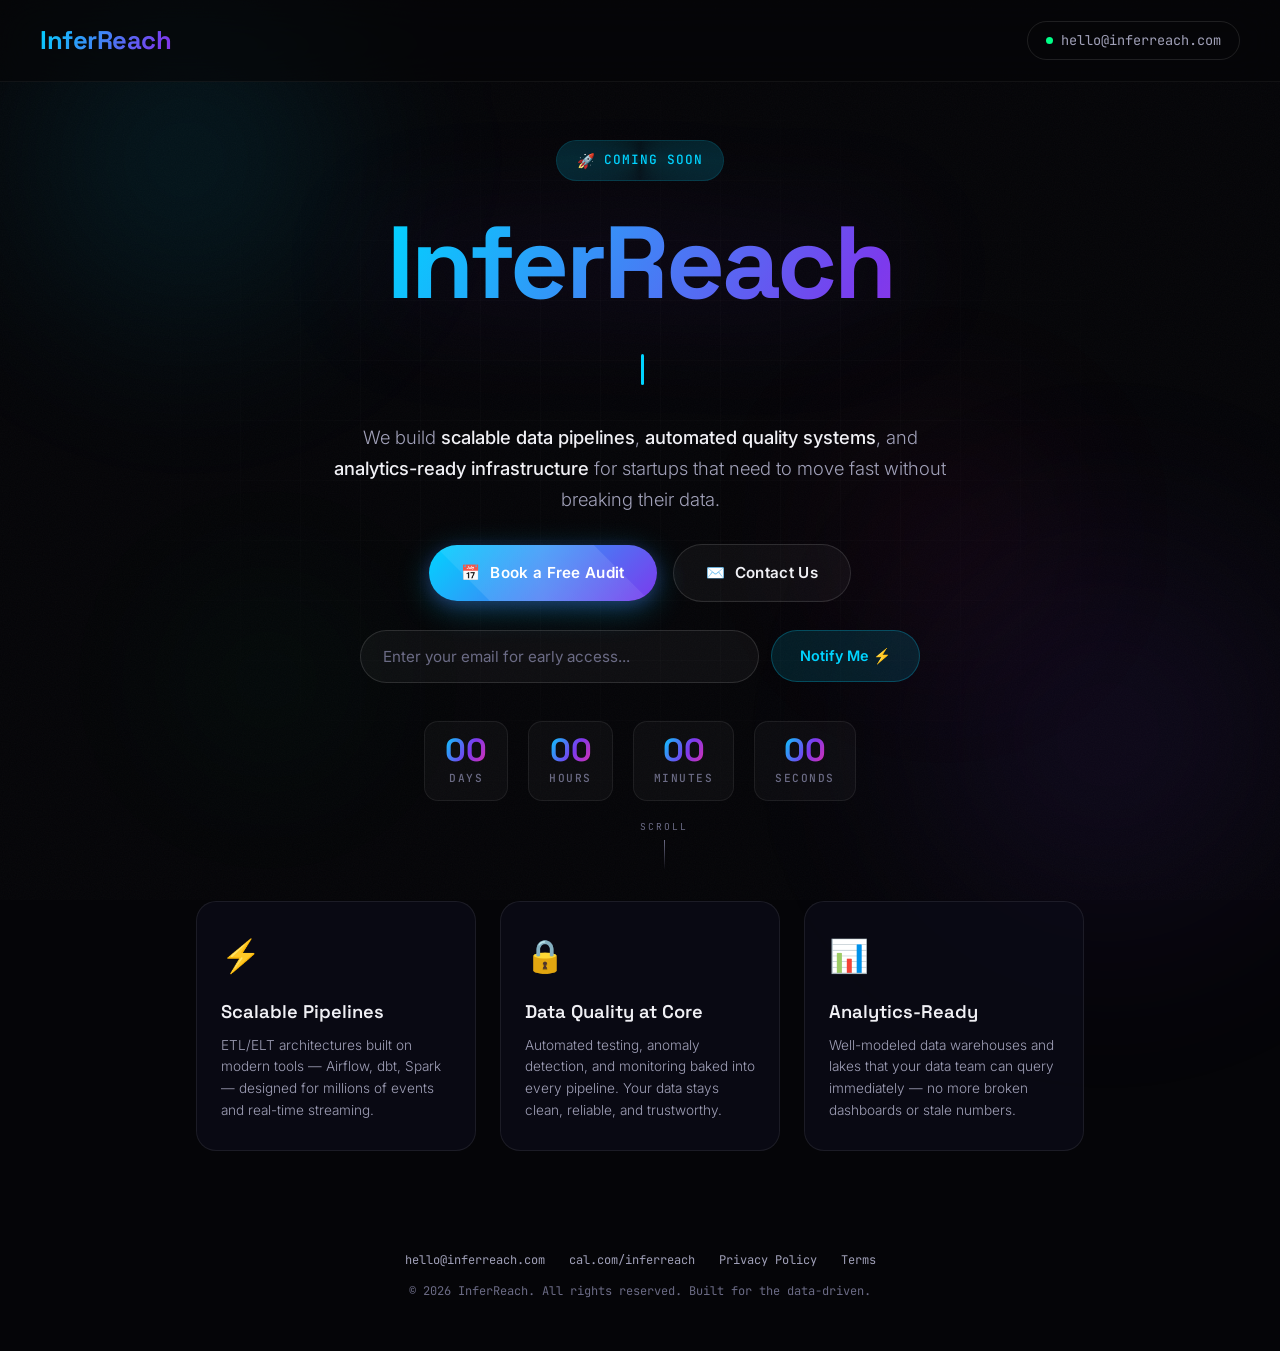
==== commit f32f6758: "refactor: move inline JavaScript to external script.js for better organization" ====
--- a/index.html
+++ b/index.html
@@ -990,418 +990,10 @@
     <div class="line"></div>
   </div>
 
-  <script>
-    // ============================================
-    // 1. PARTICLE NETWORK CANVAS
-    // ============================================
-    (function initCanvas() {
-      const canvas = document.getElementById('particle-canvas');
-      const ctx = canvas.getContext('2d');
-      let width, height, dpr;
-      let nodes = [];
-      let pulses = [];
-      let mouseX = -9999;
-      let mouseY = -9999;
-      let animationId;
-
-      class Node {
-        constructor(x, y, isHub = false) {
-          this.x = x;
-          this.y = y;
-          this.vx = (Math.random() - 0.5) * 0.25;
-          this.vy = (Math.random() - 0.5) * 0.25;
-          this.radius = isHub ? Math.random() * 2.5 + 2.5 : Math.random() * 1.5 + 1;
-          this.isHub = isHub;
-          this.baseRadius = this.radius;
-          this.glowPhase = Math.random() * Math.PI * 2;
-          this.glowSpeed = Math.random() * 0.02 + 0.01;
-          this.hue = isHub ?
-            Math.random() * 40 + 170 :
-            Math.random() * 60 + 220;
-          this.saturation = 85;
-          this.lightness = 65;
-        }
-
-        update(bounds) {
-          this.x += this.vx;
-          this.y += this.vy;
-          this.glowPhase += this.glowSpeed;
-
-          const margin = 20;
-          if (this.x < margin || this.x > bounds.width - margin) {
-            this.vx *= -1;
-            this.x = Math.max(margin, Math.min(bounds.width - margin, this.x));
-          }
-          if (this.y < margin || this.y > bounds.height - margin) {
-            this.vy *= -1;
-            this.y = Math.max(margin, Math.min(bounds.height - margin, this.y));
-          }
-
-          const dx = this.x - mouseX;
-          const dy = this.y - mouseY;
-          const dist = Math.sqrt(dx * dx + dy * dy);
-          const repelRadius = 120;
-          if (dist < repelRadius && dist > 0.1) {
-            const force = (repelRadius - dist) / repelRadius * 0.8;
-            this.vx += (dx / dist) * force * 0.3;
-            this.vy += (dy / dist) * force * 0.3;
-            const maxV = 1.2;
-            const v = Math.sqrt(this.vx * this.vx + this.vy * this.vy);
-            if (v > maxV) {
-              this.vx = (this.vx / v) * maxV;
-              this.vy = (this.vy / v) * maxV;
-            }
-          } else {
-            this.vx *= 0.998;
-            this.vy *= 0.998;
-          }
-
-          const pulse = Math.sin(this.glowPhase) * 0.4 + 1;
-          this.radius = this.baseRadius * pulse;
-        }
-
-        draw(ctx) {
-          const glow = 0.5 + Math.sin(this.glowPhase) * 0.3;
-          const alpha = this.isHub ? 0.9 * glow : 0.55 * glow;
-          const r = this.radius;
-
-          const gradient = ctx.createRadialGradient(this.x, this.y, 0, this.x, this.y, r * 4);
-          gradient.addColorStop(0,
-            `hsla(${this.hue}, ${this.saturation}%, ${this.lightness}%, ${alpha * 0.6})`);
-          gradient.addColorStop(1, 'transparent');
-          ctx.fillStyle = gradient;
-          ctx.beginPath();
-          ctx.arc(this.x, this.y, r * 4, 0, Math.PI * 2);
-          ctx.fill();
-
-          ctx.fillStyle =
-            `hsla(${this.hue}, ${this.saturation}%, ${Math.min(this.lightness + 15, 90)}%, ${alpha})`;
-          ctx.beginPath();
-          ctx.arc(this.x, this.y, r, 0, Math.PI * 2);
-          ctx.fill();
-        }
-      }
-
-      class Pulse {
-        constructor(nodeA, nodeB) {
-          this.nodeA = nodeA;
-          this.nodeB = nodeB;
-          this.t = Math.random();
-          this.speed = Math.random() * 0.012 + 0.006;
-          this.size = Math.random() * 2 + 1.2;
-          this.hue = Math.random() * 40 + 170;
-          this.active = true;
-        }
-
-        update() {
-          this.t += this.speed;
-          if (this.t >= 1) {
-            this.active = false;
-            if (Math.random() < 0.4) {
-              createPulseFromRandomConnection();
-            }
-          }
-        }
-
-        draw(ctx) {
-          if (!this.active || !this.nodeA || !this.nodeB) return;
-          const x = this.nodeA.x + (this.nodeB.x - this.nodeA.x) * this.t;
-          const y = this.nodeA.y + (this.nodeB.y - this.nodeA.y) * this.t;
-
-          const trailGrad = ctx.createRadialGradient(x, y, 0, x, y, this.size * 5);
-          trailGrad.addColorStop(0, `hsla(${this.hue}, 100%, 80%, 0.7)`);
-          trailGrad.addColorStop(0.4, `hsla(${this.hue}, 100%, 70%, 0.25)`);
-          trailGrad.addColorStop(1, 'transparent');
-          ctx.fillStyle = trailGrad;
-          ctx.beginPath();
-          ctx.arc(x, y, this.size * 5, 0, Math.PI * 2);
-          ctx.fill();
-
-          ctx.fillStyle = `hsla(${this.hue}, 100%, 85%, 0.9)`;
-          ctx.beginPath();
-          ctx.arc(x, y, this.size, 0, Math.PI * 2);
-          ctx.fill();
-        }
-      }
-
-      let connections = [];
-
-      function createPulseFromRandomConnection() {
-        if (connections.length === 0) return;
-        const conn = connections[Math.floor(Math.random() * connections.length)];
-        const pulse = new Pulse(conn[0], conn[1]);
-        pulses.push(pulse);
-      }
-
-      function resizeCanvas() {
-        dpr = Math.min(window.devicePixelRatio || 1, 2);
-        width = window.innerWidth;
-        height = window.innerHeight;
-        canvas.width = width * dpr;
-        canvas.height = height * dpr;
-        canvas.style.width = width + 'px';
-        canvas.style.height = height + 'px';
-        ctx.setTransform(dpr, 0, 0, dpr, 0, 0);
-        initNodes();
-      }
-
-      function initNodes() {
-        nodes = [];
-        pulses = [];
-        connections = [];
-        const nodeCount = width < 768 ? 35 : 65;
-        const hubCount = Math.max(3, Math.floor(nodeCount * 0.12));
-
-        for (let i = 0; i < nodeCount; i++) {
-          const isHub = i < hubCount;
-          const x = Math.random() * width;
-          const y = Math.random() * height;
-          nodes.push(new Node(x, y, isHub));
-        }
-
-        for (let i = 0; i < 12; i++) {
-          setTimeout(() => {
-            if (connections.length > 0) {
-              createPulseFromRandomConnection();
-            }
-          }, i * 300);
-        }
-      }
-
-      function findConnections() {
-        connections = [];
-        const maxDist = width < 768 ? 110 : 150;
-        for (let i = 0; i < nodes.length; i++) {
-          for (let j = i + 1; j < nodes.length; j++) {
-            const dx = nodes[i].x - nodes[j].x;
-            const dy = nodes[i].y - nodes[j].y;
-            const dist = Math.sqrt(dx * dx + dy * dy);
-            if (dist < maxDist) {
-              connections.push([nodes[i], nodes[j], dist]);
-            }
-          }
-        }
-      }
-
-      function drawConnections() {
-        const maxDist = width < 768 ? 110 : 150;
-        for (const conn of connections) {
-          const [nodeA, nodeB, dist] = conn;
-          const opacity = Math.max(0, 1 - dist / maxDist) * 0.4;
-          const lineGrad = ctx.createLinearGradient(nodeA.x, nodeA.y, nodeB.x, nodeB.y);
-          lineGrad.addColorStop(0, `hsla(200, 90%, 65%, ${opacity})`);
-          lineGrad.addColorStop(0.5, `hsla(260, 70%, 70%, ${opacity})`);
-          lineGrad.addColorStop(1, `hsla(320, 80%, 65%, ${opacity})`);
-          ctx.strokeStyle = lineGrad;
-          ctx.lineWidth = 0.8;
-          ctx.beginPath();
-          ctx.moveTo(nodeA.x, nodeA.y);
-          ctx.lineTo(nodeB.x, nodeB.y);
-          ctx.stroke();
-        }
-      }
-
-      function animate() {
-        ctx.clearRect(0, 0, width, height);
-
-        for (const node of nodes) {
-          node.update({ width, height });
-        }
-
-        if (Math.floor(Math.random() * 10) === 0) {
-          findConnections();
-        }
-
-        drawConnections();
-
-        for (const pulse of pulses) {
-          pulse.update();
-          pulse.draw(ctx);
-        }
-        pulses = pulses.filter(p => p.active);
-
-        if (pulses.length > 25) {
-          pulses = pulses.slice(-25);
-        }
-
-        for (const node of nodes) {
-          node.draw(ctx);
-        }
-
-        if (Math.random() < 0.02 && connections.length > 0) {
-          createPulseFromRandomConnection();
-        }
-
-        animationId = requestAnimationFrame(animate);
-      }
-
-      window.addEventListener('mousemove', (e) => {
-        mouseX = e.clientX;
-        mouseY = e.clientY;
-      });
-      window.addEventListener('touchmove', (e) => {
-        if (e.touches.length > 0) {
-          mouseX = e.touches[0].clientX;
-          mouseY = e.touches[0].clientY;
-        }
-      });
-      window.addEventListener('mouseleave', () => {
-        mouseX = -9999;
-        mouseY = -9999;
-      });
-      window.addEventListener('touchend', () => {
-        mouseX = -9999;
-        mouseY = -9999;
-      });
-
-      let resizeTimeout;
-      window.addEventListener('resize', () => {
-        clearTimeout(resizeTimeout);
-        resizeTimeout = setTimeout(() => {
-          cancelAnimationFrame(animationId);
-          resizeCanvas();
-          animate();
-        }, 200);
-      });
-
-      document.addEventListener('visibilitychange', () => {
-        if (document.hidden) {
-          cancelAnimationFrame(animationId);
-        } else {
-          cancelAnimationFrame(animationId);
-          animate();
-        }
-      });
-
-      resizeCanvas();
-      animate();
-    })();
-
-    // ============================================
-    // 2. TYPING ANIMATION
-    // ============================================
-    (function initTyping() {
-      const phrases = [
-        'Data Engineering, Reimagined.',
-        'Build Better Data Pipelines.',
-        'Transform Raw Data into Insights.',
-        'Scalable Data Infrastructure.',
-        'Clean Data. Fast Decisions.',
-        'Your Data, Engineered to Scale.',
-      ];
-      const typingElement = document.querySelector('.typing-text');
-      let phraseIndex = 0;
-      let charIndex = 0;
-      let isDeleting = false;
-      let typeSpeed = 70;
-      let deleteSpeed = 40;
-      let pauseBetween = 2000;
-
-      function typeLoop() {
-        const currentPhrase = phrases[phraseIndex];
-
-        if (!isDeleting) {
-          charIndex++;
-          typingElement.textContent = currentPhrase.substring(0, charIndex);
-          if (charIndex === currentPhrase.length) {
-            isDeleting = true;
-            setTimeout(typeLoop, pauseBetween);
-            return;
-          }
-          setTimeout(typeLoop, typeSpeed + Math.random() * 40);
-        } else {
-          charIndex--;
-          typingElement.textContent = currentPhrase.substring(0, charIndex);
-          if (charIndex === 0) {
-            isDeleting = false;
-            phraseIndex = (phraseIndex + 1) % phrases.length;
-            setTimeout(typeLoop, 400);
-            return;
-          }
-          setTimeout(typeLoop, deleteSpeed);
-        }
-      }
-
-      setTimeout(typeLoop, 1200);
-    })();
-
-    // ============================================
-    // 3. COUNTDOWN TIMER
-    // ============================================
-    (function initCountdown() {
-      const launchDate = new Date();
-      launchDate.setDate(launchDate.getDate() + 90);
-      launchDate.setHours(23, 59, 59, 999);
-
-      function updateCountdown() {
-        const now = new Date();
-        const diff = launchDate - now;
-
-        if (diff <= 0) {
-          document.getElementById('cd-days').textContent = '00';
-          document.getElementById('cd-hours').textContent = '00';
-          document.getElementById('cd-minutes').textContent = '00';
-          document.getElementById('cd-seconds').textContent = '00';
-          return;
-        }
-
-        const days = Math.floor(diff / (1000 * 60 * 60 * 24));
-        const hours = Math.floor((diff % (1000 * 60 * 60 * 24)) / (1000 * 60 * 60));
-        const minutes = Math.floor((diff % (1000 * 60 * 60)) / (1000 * 60));
-        const seconds = Math.floor((diff % (1000 * 60)) / 1000);
-
-        document.getElementById('cd-days').textContent = String(days).padStart(2, '0');
-        document.getElementById('cd-hours').textContent = String(hours).padStart(2, '0');
-        document.getElementById('cd-minutes').textContent = String(minutes).padStart(2, '0');
-        document.getElementById('cd-seconds').textContent = String(seconds).padStart(2, '0');
-      }
-
-      updateCountdown();
-      setInterval(updateCountdown, 1000);
-    })();
-
-    // ============================================
-    // 4. EMAIL FORM HANDLER
-    // ============================================
-    function handleNotify(event) {
-      event.preventDefault();
-      const emailInput = document.getElementById('email-input');
-      const submitBtn = document.getElementById('submit-btn');
-      const successMsg = document.getElementById('form-success');
-
-      const email = emailInput.value.trim();
-      if (!email || !email.includes('@')) {
-        emailInput.style.borderColor = 'rgba(255, 45, 95, 0.7)';
-        emailInput.style.boxShadow = '0 0 20px rgba(255, 45, 95, 0.25)';
-        setTimeout(() => {
-          emailInput.style.borderColor = 'rgba(255, 255, 255, 0.12)';
-          emailInput.style.boxShadow = 'none';
-        }, 1500);
-        return;
-      }
-
-      submitBtn.disabled = true;
-      submitBtn.textContent = 'Submitting...';
-      submitBtn.style.opacity = '0.6';
-
-      setTimeout(() => {
-        submitBtn.textContent = 'Notify Me ⚡';
-        submitBtn.disabled = false;
-        submitBtn.style.opacity = '1';
-        submitBtn.style.display = 'none';
-        emailInput.style.display = 'none';
-        successMsg.classList.add('show');
-
-        console.log(`📧 Early access request: ${email}`);
-
-        setTimeout(() => {
-          successMsg.classList.remove('show');
-          submitBtn.style.display = 'inline-flex';
-          emailInput.style.display = 'block';
-          emailInput.value = '';
-        }, 6000);
-      }, 1200);
-    }
-  </script>
+  <!-- ============================================================ -->
+  <!--  External JavaScript – all logic moved to script.js           -->
+  <!-- ============================================================ -->
+  <script src="script.js"></script>
+
 </body>
 </html>
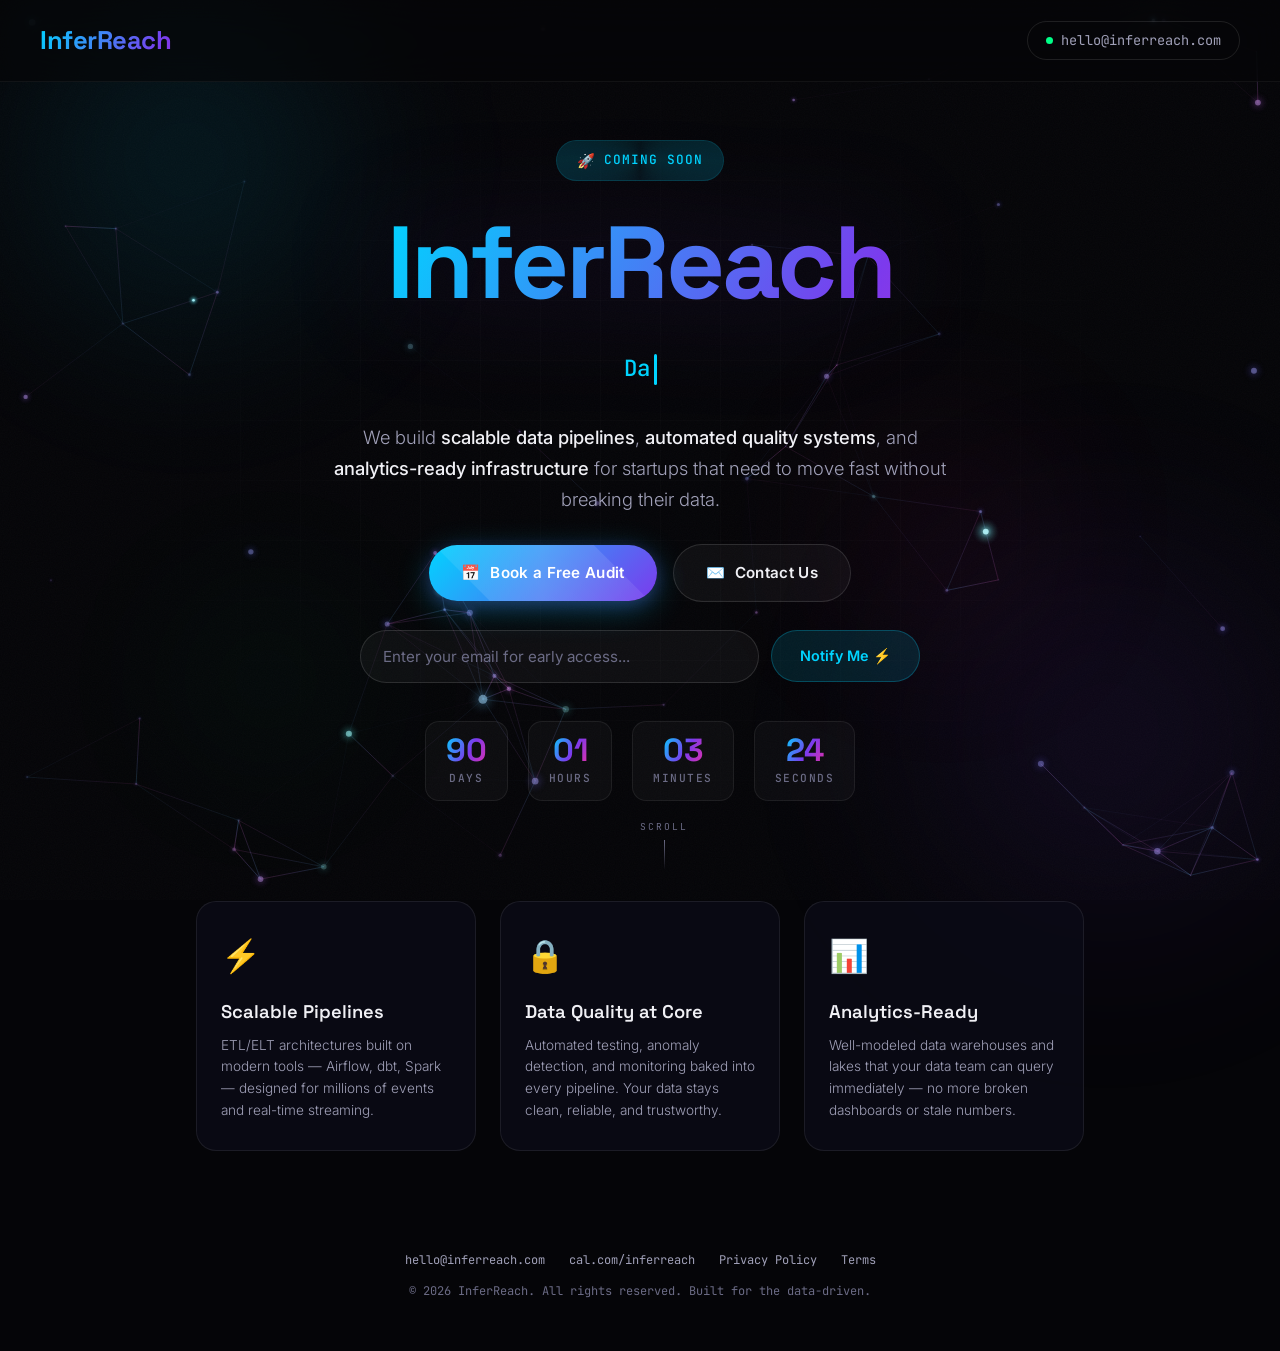
==== commit d9707b89: "feat: implement particle network visualization and typing animation in app.js" ====
--- a/index.html
+++ b/index.html
@@ -993,7 +993,7 @@
   <!-- ============================================================ -->
   <!--  External JavaScript – all logic moved to script.js           -->
   <!-- ============================================================ -->
-  <script src="script.js"></script>
+  <script src="app.js"></script>
 
 </body>
 </html>
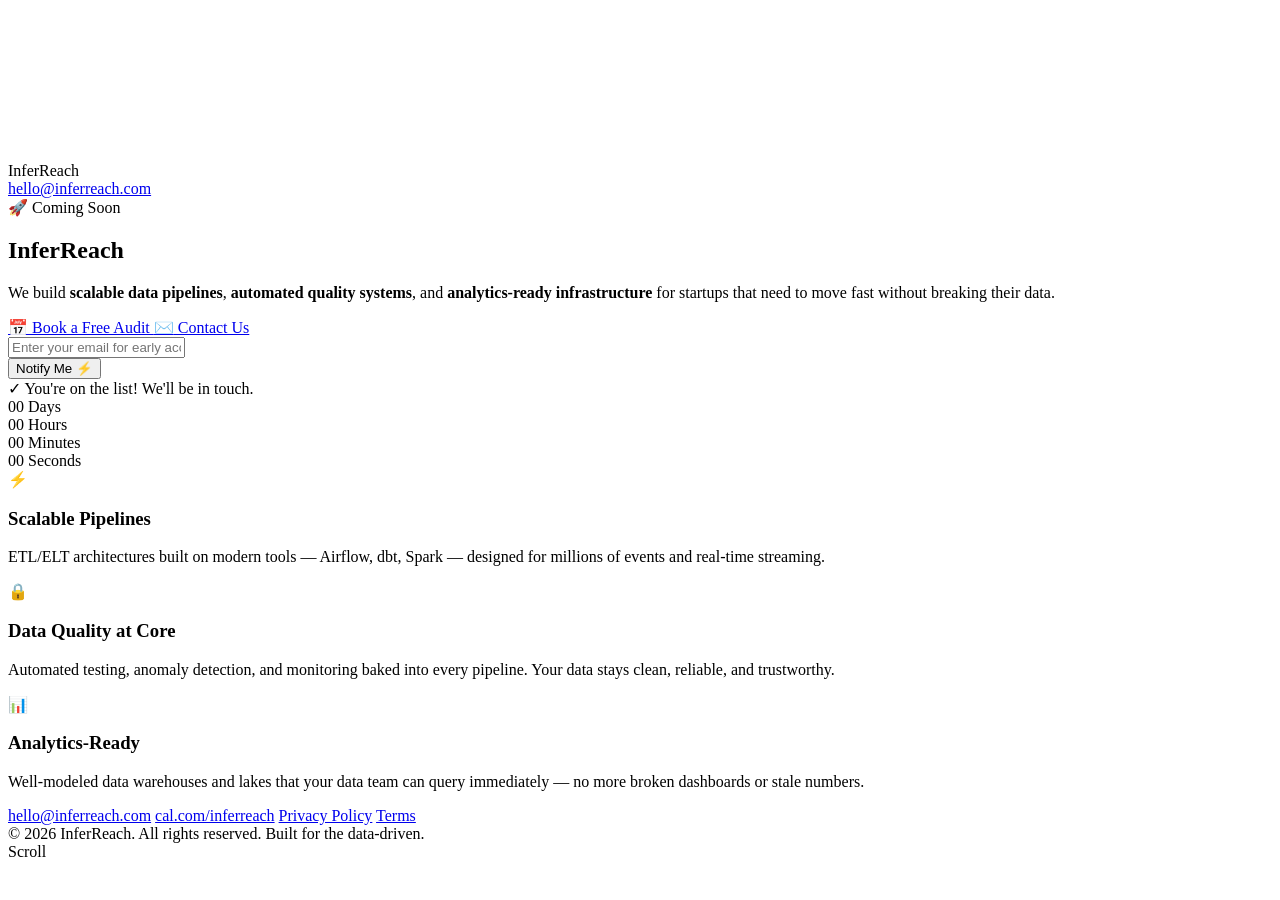
==== commit 9f280e7c: "refactor: restructure index.html for improved readability and organization" ====
--- a/index.html
+++ b/index.html
@@ -1,999 +1,161 @@
 <!DOCTYPE html>
 <html lang="en">
 <head>
-  <meta charset="UTF-8" />
-  <meta name="viewport" content="width=device-width, initial-scale=1.0" />
-  <title>InferReach — Data Engineering, Reimagined | Coming Soon</title>
-  <meta name="description" content="InferReach is a data engineering startup building scalable pipelines, automated data quality, and analytics-ready infrastructure. Coming soon." />
-  <meta property="og:title" content="InferReach — Coming Soon" />
-  <meta property="og:description" content="Data Engineering, Reimagined. Scalable pipelines. Automated quality. Analytics ready." />
-  <meta property="og:type" content="website" />
-  <link rel="preconnect" href="https://fonts.googleapis.com" />
-  <link rel="preconnect" href="https://fonts.gstatic.com" crossorigin />
-  <link href="https://fonts.googleapis.com/css2?family=Space+Grotesk:wght@300;400;500;600;700&family=Inter:wght@300;400;500;600&family=JetBrains+Mono:wght@400;500&display=swap" rel="stylesheet" />
+    <meta charset="UTF-8" />
+    <meta name="viewport" content="width=device-width, initial-scale=1.0" />
+    <title>InferReach — Data Engineering, Reimagined | Coming Soon</title>
+    <meta name="description" content="InferReach is a data engineering startup building scalable pipelines, automated data quality, and analytics-ready infrastructure. Coming soon." />
+    <meta property="og:title" content="InferReach — Coming Soon" />
+    <meta property="og:description" content="Data Engineering, Reimagined. Scalable pipelines. Automated quality. Analytics ready." />
+    <meta property="og:type" content="website" />
 
-  <style>
-    /* ---------- RESET & ROOT ---------- */
-    *,
-    *::before,
-    *::after {
-      margin: 0;
-      padding: 0;
-      box-sizing: border-box;
-    }
+    <!-- Google Fonts -->
+    <link rel="preconnect" href="https://fonts.googleapis.com" />
+    <link rel="preconnect" href="https://fonts.gstatic.com" crossorigin />
+    <link href="https://fonts.googleapis.com/css2?family=Space+Grotesk:wght@300;400;500;600;700&family=Inter:wght@300;400;500;600&family=JetBrains+Mono:wght@400;500&display=swap" rel="stylesheet" />
 
-    :root {
-      --bg-primary: #050508;
-      --bg-secondary: #0a0a14;
-      --bg-card: rgba(12, 12, 24, 0.72);
-      --text-primary: #f0f0f5;
-      --text-secondary: #a0a0b8;
-      --text-muted: #6b6b85;
-      --accent-cyan: #00d4ff;
-      --accent-purple: #7c3aed;
-      --accent-teal: #00ff88;
-      --accent-pink: #ff2d95;
-      --accent-gold: #ffb800;
-      --gradient-main: linear-gradient(135deg, #00d4ff 0%, #7c3aed 50%, #ff2d95 100%);
-      --gradient-text: linear-gradient(120deg, #00d4ff, #7c3aed, #ff2d95, #00d4ff);
-      --gradient-cta: linear-gradient(135deg, #00d4ff 0%, #7c3aed 100%);
-      --glow-cyan: 0 0 40px rgba(0, 212, 255, 0.35);
-      --glow-purple: 0 0 40px rgba(124, 58, 237, 0.35);
-      --border-glass: 1px solid rgba(255, 255, 255, 0.08);
-      --radius-lg: 20px;
-      --radius-md: 14px;
-      --radius-sm: 8px;
-      --transition-smooth: all 0.4s cubic-bezier(0.25, 0.46, 0.45, 0.94);
-      --font-heading: 'Space Grotesk', sans-serif;
-      --font-body: 'Inter', sans-serif;
-      --font-mono: 'JetBrains Mono', monospace;
-    }
-
-    html {
-      scroll-behavior: smooth;
-      -webkit-font-smoothing: antialiased;
-    }
-
-    body {
-      font-family: var(--font-body);
-      background: var(--bg-primary);
-      color: var(--text-primary);
-      min-height: 100vh;
-      overflow-x: hidden;
-      position: relative;
-      line-height: 1.6;
-    }
-
-    /* ---------- BACKGROUND LAYERS ---------- */
-    #particle-canvas {
-      position: fixed;
-      top: 0;
-      left: 0;
-      width: 100vw;
-      height: 100vh;
-      z-index: 0;
-      pointer-events: none;
-    }
-
-    .orb {
-      position: fixed;
-      border-radius: 50%;
-      filter: blur(80px);
-      z-index: 0;
-      pointer-events: none;
-      opacity: 0.5;
-      animation: orbFloat 20s ease-in-out infinite;
-    }
-    .orb-1 {
-      width: 500px;
-      height: 500px;
-      background: radial-gradient(circle, rgba(0, 212, 255, 0.25) 0%, transparent 70%);
-      top: -10%;
-      left: -5%;
-    }
-    .orb-2 {
-      width: 600px;
-      height: 600px;
-      background: radial-gradient(circle, rgba(124, 58, 237, 0.22) 0%, transparent 70%);
-      bottom: -15%;
-      right: -10%;
-      animation-delay: -7s;
-    }
-    .orb-3 {
-      width: 350px;
-      height: 350px;
-      background: radial-gradient(circle, rgba(255, 45, 149, 0.15) 0%, transparent 70%);
-      top: 40%;
-      left: 60%;
-      animation-delay: -14s;
-    }
-    .orb-4 {
-      width: 280px;
-      height: 280px;
-      background: radial-gradient(circle, rgba(0, 255, 136, 0.12) 0%, transparent 70%);
-      top: 60%;
-      left: 10%;
-      animation-delay: -3s;
-    }
-
-    @keyframes orbFloat {
-      0%,
-      100% {
-        transform: translate(0, 0) scale(1);
-      }
-      25% {
-        transform: translate(30px, -40px) scale(1.08);
-      }
-      50% {
-        transform: translate(-20px, 30px) scale(0.95);
-      }
-      75% {
-        transform: translate(15px, -25px) scale(1.05);
-      }
-    }
-
-    .grid-overlay {
-      position: fixed;
-      top: 0;
-      left: 0;
-      width: 100vw;
-      height: 100vh;
-      z-index: 0;
-      pointer-events: none;
-      background-image:
-        linear-gradient(rgba(255, 255, 255, 0.015) 1px, transparent 1px),
-        linear-gradient(90deg, rgba(255, 255, 255, 0.015) 1px, transparent 1px);
-      background-size: 60px 60px;
-      mask-image: radial-gradient(ellipse at center, black 30%, transparent 70%);
-      -webkit-mask-image: radial-gradient(ellipse at center, black 30%, transparent 70%);
-    }
-
-    .noise-overlay {
-      position: fixed;
-      top: 0;
-      left: 0;
-      width: 100vw;
-      height: 100vh;
-      z-index: 0;
-      pointer-events: none;
-      opacity: 0.03;
-      background-image: url("data:image/svg+xml,%3Csvg viewBox='0 0 256 256' xmlns='http://www.w3.org/2000/svg'%3E%3Cfilter id='noise'%3E%3CfeTurbulence type='fractalNoise' baseFrequency='0.85' numOctaves='4' stitchTiles='stitch'/%3E%3C/filter%3E%3Crect width='100%25' height='100%25' filter='url(%23noise)'/%3E%3C/svg%3E");
-      background-repeat: repeat;
-      background-size: 256px 256px;
-    }
-
-    /* ---------- MAIN WRAPPER ---------- */
-    .main-content {
-      position: relative;
-      z-index: 1;
-      display: flex;
-      flex-direction: column;
-      align-items: center;
-      justify-content: center;
-      min-height: 100vh;
-      padding: 20px;
-    }
-
-    /* ---------- NAVBAR ---------- */
-    .navbar {
-      position: fixed;
-      top: 0;
-      left: 0;
-      right: 0;
-      z-index: 100;
-      display: flex;
-      justify-content: space-between;
-      align-items: center;
-      padding: 20px 40px;
-      background: rgba(5, 5, 8, 0.6);
-      backdrop-filter: blur(20px);
-      -webkit-backdrop-filter: blur(20px);
-      border-bottom: 1px solid rgba(255, 255, 255, 0.05);
-      animation: slideDown 0.6s ease-out forwards;
-    }
-
-    @keyframes slideDown {
-      from {
-        opacity: 0;
-        transform: translateY(-100%);
-      }
-      to {
-        opacity: 1;
-        transform: translateY(0);
-      }
-    }
-
-    .nav-logo {
-      font-family: var(--font-heading);
-      font-weight: 700;
-      font-size: 1.6rem;
-      letter-spacing: -0.5px;
-      background: var(--gradient-text);
-      background-size: 300% auto;
-      -webkit-background-clip: text;
-      background-clip: text;
-      -webkit-text-fill-color: transparent;
-      animation: shimmerText 4s linear infinite;
-    }
-
-    @keyframes shimmerText {
-      0% {
-        background-position: 0% center;
-      }
-      100% {
-        background-position: 300% center;
-      }
-    }
-
-    .nav-email {
-      font-family: var(--font-mono);
-      font-size: 0.85rem;
-      color: var(--text-secondary);
-      text-decoration: none;
-      padding: 8px 18px;
-      border: 1px solid rgba(255, 255, 255, 0.1);
-      border-radius: 50px;
-      transition: var(--transition-smooth);
-      display: flex;
-      align-items: center;
-      gap: 8px;
-    }
-    .nav-email:hover {
-      border-color: rgba(0, 212, 255, 0.5);
-      color: var(--accent-cyan);
-      box-shadow: var(--glow-cyan);
-    }
-    .nav-email .dot {
-      width: 7px;
-      height: 7px;
-      background: var(--accent-teal);
-      border-radius: 50%;
-      animation: pulseDot 2s ease-in-out infinite;
-    }
-    @keyframes pulseDot {
-      0%,
-      100% {
-        opacity: 1;
-        transform: scale(1);
-      }
-      50% {
-        opacity: 0.4;
-        transform: scale(0.6);
-      }
-    }
-
-    /* ---------- HERO ---------- */
-    .hero {
-      text-align: center;
-      max-width: 850px;
-      margin: 0 auto;
-      padding: 120px 20px 60px;
-      display: flex;
-      flex-direction: column;
-      align-items: center;
-      gap: 28px;
-    }
-
-    .badge {
-      display: inline-flex;
-      align-items: center;
-      gap: 10px;
-      padding: 8px 20px;
-      border-radius: 50px;
-      background: rgba(0, 212, 255, 0.07);
-      border: 1px solid rgba(0, 212, 255, 0.2);
-      font-family: var(--font-mono);
-      font-size: 0.8rem;
-      font-weight: 500;
-      color: var(--accent-cyan);
-      letter-spacing: 1px;
-      text-transform: uppercase;
-      animation: fadeInUp 0.8s ease-out 0.2s both;
-      position: relative;
-      overflow: hidden;
-    }
-    .badge::before {
-      content: '';
-      position: absolute;
-      top: -50%;
-      left: -50%;
-      width: 200%;
-      height: 200%;
-      background: conic-gradient(from 0deg, transparent, rgba(0, 212, 255, 0.1), transparent, rgba(0, 212, 255, 0.1), transparent);
-      animation: badgeRotate 4s linear infinite;
-    }
-    @keyframes badgeRotate {
-      0% {
-        transform: rotate(0deg);
-      }
-      100% {
-        transform: rotate(360deg);
-      }
-    }
-    .badge span {
-      position: relative;
-      z-index: 1;
-      display: flex;
-      align-items: center;
-      gap: 8px;
-    }
-    .badge .rocket {
-      font-size: 0.9rem;
-      animation: rocketBob 2s ease-in-out infinite;
-    }
-    @keyframes rocketBob {
-      0%,
-      100% {
-        transform: translateY(0) rotate(0deg);
-      }
-      50% {
-        transform: translateY(-4px) rotate(5deg);
-      }
-    }
-
-    .hero-title {
-      font-family: var(--font-heading);
-      font-weight: 700;
-      font-size: clamp(3.5rem, 8vw, 6.5rem);
-      letter-spacing: -3px;
-      line-height: 1.05;
-      background: var(--gradient-text);
-      background-size: 300% auto;
-      -webkit-background-clip: text;
-      background-clip: text;
-      -webkit-text-fill-color: transparent;
-      animation: shimmerText 5s linear infinite, fadeInUp 0.8s ease-out 0.35s both;
-      filter: drop-shadow(0 0 60px rgba(124, 58, 237, 0.2));
-    }
-
-    .typing-container {
-      font-family: var(--font-mono);
-      font-size: clamp(1rem, 2.5vw, 1.4rem);
-      font-weight: 400;
-      color: var(--text-secondary);
-      min-height: 2.2em;
-      display: flex;
-      align-items: center;
-      justify-content: center;
-      gap: 4px;
-      animation: fadeInUp 0.8s ease-out 0.5s both;
-    }
-    .typing-text {
-      color: var(--accent-cyan);
-      font-weight: 500;
-    }
-    .typing-cursor {
-      display: inline-block;
-      width: 3px;
-      height: 1.4em;
-      background: var(--accent-cyan);
-      animation: cursorBlink 0.8s step-end infinite;
-      border-radius: 2px;
-    }
-    @keyframes cursorBlink {
-      0%,
-      100% {
-        opacity: 1;
-      }
-      50% {
-        opacity: 0;
-      }
-    }
-
-    .hero-description {
-      font-size: clamp(1rem, 1.8vw, 1.15rem);
-      color: var(--text-secondary);
-      max-width: 620px;
-      line-height: 1.7;
-      animation: fadeInUp 0.8s ease-out 0.6s both;
-      font-weight: 300;
-    }
-    .hero-description strong {
-      color: var(--text-primary);
-      font-weight: 500;
-    }
-
-    /* ---------- CTA ---------- */
-    .cta-group {
-      display: flex;
-      flex-wrap: wrap;
-      gap: 16px;
-      justify-content: center;
-      align-items: center;
-      animation: fadeInUp 0.8s ease-out 0.75s both;
-    }
-
-    .btn {
-      display: inline-flex;
-      align-items: center;
-      gap: 10px;
-      padding: 16px 32px;
-      border-radius: 50px;
-      font-family: var(--font-body);
-      font-size: 0.95rem;
-      font-weight: 600;
-      text-decoration: none;
-      cursor: pointer;
-      transition: var(--transition-smooth);
-      border: none;
-      position: relative;
-      overflow: hidden;
-      letter-spacing: 0.3px;
-    }
-    .btn-primary {
-      background: var(--gradient-cta);
-      color: #fff;
-      box-shadow: 0 8px 32px rgba(0, 212, 255, 0.3), 0 4px 16px rgba(124, 58, 237, 0.25);
-      animation: btnGlow 3s ease-in-out infinite;
-    }
-    .btn-primary:hover {
-      transform: translateY(-3px) scale(1.03);
-      box-shadow: 0 12px 40px rgba(0, 212, 255, 0.45), 0 6px 24px rgba(124, 58, 237, 0.4);
-    }
-    .btn-primary:active {
-      transform: translateY(0) scale(0.98);
-    }
-    @keyframes btnGlow {
-      0%,
-      100% {
-        box-shadow: 0 8px 32px rgba(0, 212, 255, 0.3), 0 4px 16px rgba(124, 58, 237, 0.25);
-      }
-      50% {
-        box-shadow: 0 8px 44px rgba(0, 212, 255, 0.5), 0 4px 28px rgba(124, 58, 237, 0.45);
-      }
-    }
-    .btn-primary::after {
-      content: '';
-      position: absolute;
-      top: -50%;
-      left: -50%;
-      width: 200%;
-      height: 200%;
-      background: linear-gradient(45deg, transparent, rgba(255, 255, 255, 0.15), transparent);
-      transform: rotate(45deg);
-      animation: btnShine 3s ease-in-out infinite;
-    }
-    @keyframes btnShine {
-      0% {
-        transform: translateX(-100%) rotate(45deg);
-      }
-      60%,
-      100% {
-        transform: translateX(100%) rotate(45deg);
-      }
-    }
-
-    .btn-secondary {
-      background: rgba(255, 255, 255, 0.04);
-      color: var(--text-primary);
-      border: 1px solid rgba(255, 255, 255, 0.12);
-      backdrop-filter: blur(10px);
-      -webkit-backdrop-filter: blur(10px);
-    }
-    .btn-secondary:hover {
-      border-color: rgba(0, 255, 136, 0.5);
-      color: var(--accent-teal);
-      box-shadow: 0 0 30px rgba(0, 255, 136, 0.15);
-      transform: translateY(-3px);
-    }
-    .btn-secondary:active {
-      transform: translateY(0);
-    }
-
-    /* ---------- EMAIL FORM ---------- */
-    .email-form {
-      display: flex;
-      gap: 12px;
-      justify-content: center;
-      align-items: center;
-      flex-wrap: wrap;
-      width: 100%;
-      max-width: 560px;
-      animation: fadeInUp 0.8s ease-out 0.85s both;
-    }
-    .email-input-wrapper {
-      flex: 1;
-      min-width: 240px;
-      position: relative;
-    }
-    .email-input {
-      width: 100%;
-      padding: 16px 22px;
-      border-radius: 50px;
-      border: 1px solid rgba(255, 255, 255, 0.12);
-      background: rgba(255, 255, 255, 0.04);
-      color: var(--text-primary);
-      font-family: var(--font-body);
-      font-size: 0.95rem;
-      outline: none;
-      transition: var(--transition-smooth);
-      backdrop-filter: blur(10px);
-      -webkit-backdrop-filter: blur(10px);
-    }
-    .email-input::placeholder {
-      color: var(--text-muted);
-    }
-    .email-input:focus {
-      border-color: rgba(0, 212, 255, 0.5);
-      box-shadow: 0 0 30px rgba(0, 212, 255, 0.15);
-      background: rgba(255, 255, 255, 0.06);
-    }
-    .btn-submit {
-      padding: 16px 28px;
-      border-radius: 50px;
-      border: none;
-      background: rgba(0, 212, 255, 0.12);
-      color: var(--accent-cyan);
-      font-family: var(--font-body);
-      font-weight: 600;
-      font-size: 0.9rem;
-      cursor: pointer;
-      transition: var(--transition-smooth);
-      border: 1px solid rgba(0, 212, 255, 0.25);
-      white-space: nowrap;
-    }
-    .btn-submit:hover {
-      background: rgba(0, 212, 255, 0.2);
-      box-shadow: var(--glow-cyan);
-      transform: translateY(-2px);
-    }
-    .btn-submit:active {
-      transform: translateY(0);
-    }
-    .form-success {
-      display: none;
-      font-family: var(--font-mono);
-      font-size: 0.85rem;
-      color: var(--accent-teal);
-      gap: 8px;
-      align-items: center;
-      animation: fadeInUp 0.4s ease-out both;
-    }
-    .form-success.show {
-      display: flex;
-    }
-
-    /* ---------- COUNTDOWN ---------- */
-    .countdown {
-      display: flex;
-      gap: 20px;
-      justify-content: center;
-      flex-wrap: wrap;
-      animation: fadeInUp 0.8s ease-out 0.95s both;
-      margin-top: 10px;
-    }
-    .countdown-item {
-      display: flex;
-      flex-direction: column;
-      align-items: center;
-      gap: 4px;
-      padding: 12px 20px;
-      border-radius: var(--radius-md);
-      background: rgba(255, 255, 255, 0.03);
-      border: 1px solid rgba(255, 255, 255, 0.07);
-      min-width: 80px;
-      backdrop-filter: blur(10px);
-      -webkit-backdrop-filter: blur(10px);
-      transition: var(--transition-smooth);
-    }
-    .countdown-item:hover {
-      border-color: rgba(0, 212, 255, 0.3);
-      background: rgba(0, 212, 255, 0.05);
-    }
-    .countdown-number {
-      font-family: var(--font-heading);
-      font-weight: 700;
-      font-size: 2rem;
-      line-height: 1;
-      background: var(--gradient-text);
-      background-size: 200% auto;
-      -webkit-background-clip: text;
-      background-clip: text;
-      -webkit-text-fill-color: transparent;
-      animation: shimmerText 4s linear infinite;
-    }
-    .countdown-label {
-      font-family: var(--font-mono);
-      font-size: 0.7rem;
-      color: var(--text-muted);
-      text-transform: uppercase;
-      letter-spacing: 1.5px;
-      font-weight: 500;
-    }
-
-    /* ---------- FEATURES ---------- */
-    .features {
-      display: flex;
-      gap: 24px;
-      justify-content: center;
-      flex-wrap: wrap;
-      padding: 40px 20px 60px;
-      max-width: 1100px;
-      margin: 0 auto;
-      animation: fadeInUp 0.8s ease-out 1.05s both;
-    }
-    .feature-card {
-      background: var(--bg-card);
-      border: var(--border-glass);
-      border-radius: var(--radius-lg);
-      padding: 28px 24px;
-      width: 280px;
-      text-align: left;
-      backdrop-filter: blur(20px);
-      -webkit-backdrop-filter: blur(20px);
-      transition: var(--transition-smooth);
-      position: relative;
-      overflow: hidden;
-      cursor: default;
-    }
-    .feature-card::before {
-      content: '';
-      position: absolute;
-      top: 0;
-      left: 0;
-      right: 0;
-      height: 2px;
-      background: var(--gradient-main);
-      opacity: 0;
-      transition: var(--transition-smooth);
-    }
-    .feature-card:hover::before {
-      opacity: 1;
-    }
-    .feature-card:hover {
-      transform: translateY(-8px);
-      border-color: rgba(0, 212, 255, 0.25);
-      box-shadow: 0 20px 50px rgba(0, 0, 0, 0.4), 0 0 40px rgba(0, 212, 255, 0.08);
-    }
-    .feature-icon {
-      font-size: 2rem;
-      margin-bottom: 16px;
-      display: inline-block;
-      animation: iconFloat 3s ease-in-out infinite;
-    }
-    .feature-card:nth-child(2) .feature-icon {
-      animation-delay: -1s;
-    }
-    .feature-card:nth-child(3) .feature-icon {
-      animation-delay: -2s;
-    }
-    @keyframes iconFloat {
-      0%,
-      100% {
-        transform: translateY(0);
-      }
-      50% {
-        transform: translateY(-6px);
-      }
-    }
-    .feature-title {
-      font-family: var(--font-heading);
-      font-weight: 600;
-      font-size: 1.15rem;
-      margin-bottom: 8px;
-      color: var(--text-primary);
-    }
-    .feature-desc {
-      font-size: 0.85rem;
-      color: var(--text-secondary);
-      line-height: 1.6;
-      font-weight: 300;
-    }
-
-    /* ---------- FOOTER ---------- */
-    .footer {
-      text-align: center;
-      padding: 40px 20px 30px;
-      font-family: var(--font-mono);
-      font-size: 0.75rem;
-      color: var(--text-muted);
-      animation: fadeInUp 0.8s ease-out 1.15s both;
-      display: flex;
-      flex-direction: column;
-      gap: 12px;
-      align-items: center;
-    }
-    .footer-links {
-      display: flex;
-      gap: 24px;
-      flex-wrap: wrap;
-      justify-content: center;
-    }
-    .footer-links a {
-      color: var(--text-secondary);
-      text-decoration: none;
-      transition: var(--transition-smooth);
-      font-family: var(--font-mono);
-      font-size: 0.75rem;
-    }
-    .footer-links a:hover {
-      color: var(--accent-cyan);
-      text-shadow: 0 0 20px rgba(0, 212, 255, 0.5);
-    }
-
-    /* ---------- SCROLL INDICATOR ---------- */
-    .scroll-indicator {
-      position: fixed;
-      bottom: 30px;
-      left: 50%;
-      transform: translateX(-50%);
-      z-index: 10;
-      display: flex;
-      flex-direction: column;
-      align-items: center;
-      gap: 6px;
-      opacity: 0.6;
-      animation: fadeInUp 1.2s ease-out 1.5s both, scrollBob 2.5s ease-in-out infinite;
-      pointer-events: none;
-    }
-    .scroll-indicator span {
-      font-family: var(--font-mono);
-      font-size: 0.6rem;
-      color: var(--text-muted);
-      text-transform: uppercase;
-      letter-spacing: 2px;
-    }
-    .scroll-indicator .line {
-      width: 1px;
-      height: 30px;
-      background: linear-gradient(to bottom, var(--text-muted), transparent);
-    }
-    @keyframes scrollBob {
-      0%,
-      100% {
-        transform: translateX(-50%) translateY(0);
-      }
-      50% {
-        transform: translateX(-50%) translateY(-10px);
-      }
-    }
-
-    /* ---------- UTILITY ANIMATIONS ---------- */
-    @keyframes fadeInUp {
-      from {
-        opacity: 0;
-        transform: translateY(30px);
-      }
-      to {
-        opacity: 1;
-        transform: translateY(0);
-      }
-    }
-
-    /* ---------- RESPONSIVE ---------- */
-    @media (max-width: 768px) {
-      .navbar {
-        padding: 14px 20px;
-      }
-      .nav-logo {
-        font-size: 1.3rem;
-      }
-      .nav-email {
-        font-size: 0.7rem;
-        padding: 6px 12px;
-      }
-      .hero {
-        padding: 100px 16px 40px;
-        gap: 20px;
-      }
-      .hero-title {
-        font-size: clamp(2.5rem, 12vw, 4rem);
-        letter-spacing: -1.5px;
-      }
-      .typing-container {
-        font-size: 0.9rem;
-        min-height: 1.8em;
-      }
-      .hero-description {
-        font-size: 0.9rem;
-      }
-      .countdown {
-        gap: 10px;
-      }
-      .countdown-item {
-        padding: 8px 14px;
-        min-width: 60px;
-      }
-      .countdown-number {
-        font-size: 1.4rem;
-      }
-      .countdown-label {
-        font-size: 0.6rem;
-        letter-spacing: 1px;
-      }
-      .feature-card {
-        width: 100%;
-        max-width: 320px;
-        padding: 20px 18px;
-      }
-      .features {
-        gap: 16px;
-        padding: 30px 16px 40px;
-      }
-      .btn {
-        padding: 14px 24px;
-        font-size: 0.85rem;
-      }
-      .email-form {
-        gap: 8px;
-      }
-      .email-input {
-        padding: 14px 18px;
-        font-size: 0.85rem;
-      }
-      .btn-submit {
-        padding: 14px 22px;
-        font-size: 0.8rem;
-      }
-      .scroll-indicator {
-        bottom: 20px;
-      }
-    }
-
-    @media (max-width: 480px) {
-      .hero-title {
-        font-size: 2.4rem;
-        letter-spacing: -1px;
-      }
-      .cta-group {
-        flex-direction: column;
-        width: 100%;
-      }
-      .btn {
-        width: 100%;
-        justify-content: center;
-      }
-      .countdown {
-        gap: 6px;
-      }
-      .countdown-item {
-        min-width: 52px;
-        padding: 6px 10px;
-      }
-    }
-  </style>
+    <!-- External CSS -->
+    <link rel="stylesheet" href="style.css" />
 </head>
 <body>
 
-  <!-- ===== BACKGROUND LAYERS ===== -->
-  <canvas id="particle-canvas"></canvas>
-  <div class="orb orb-1"></div>
-  <div class="orb orb-2"></div>
-  <div class="orb orb-3"></div>
-  <div class="orb orb-4"></div>
-  <div class="grid-overlay"></div>
-  <div class="noise-overlay"></div>
+    <!-- ===== BACKGROUND LAYERS ===== -->
+    <canvas id="particle-canvas"></canvas>
+    <div class="orb orb-1"></div>
+    <div class="orb orb-2"></div>
+    <div class="orb orb-3"></div>
+    <div class="orb orb-4"></div>
+    <div class="grid-overlay"></div>
+    <div class="noise-overlay"></div>
 
-  <!-- ===== NAVBAR ===== -->
-  <nav class="navbar">
-    <div class="nav-logo">InferReach</div>
-    <a href="mailto:hello@inferreach.com" class="nav-email">
-      <span class="dot"></span>
-      hello@inferreach.com
-    </a>
-  </nav>
+    <!-- ===== NAVBAR ===== -->
+    <nav class="navbar">
+        <div class="nav-logo">InferReach</div>
+        <a href="mailto:hello@inferreach.com" class="nav-email">
+            <span class="dot"></span>
+            hello@inferreach.com
+        </a>
+    </nav>
 
-  <!-- ===== MAIN CONTENT ===== -->
-  <div class="main-content">
+    <!-- ===== MAIN CONTENT ===== -->
+    <div class="main-content">
 
-    <!-- HERO -->
-    <section class="hero">
-      <div class="badge">
-        <span><span class="rocket">🚀</span> Coming Soon</span>
-      </div>
+        <!-- HERO -->
+        <section class="hero">
+            <div class="badge">
+                <span><span class="rocket">🚀</span> Coming Soon</span>
+            </div>
 
-      <h1 class="hero-title">InferReach</h1>
+            <h1 class="hero-title">InferReach</h1>
 
-      <div class="typing-container">
-        <span class="typing-text"></span>
-        <span class="typing-cursor"></span>
-      </div>
+            <div class="typing-container">
+                <span class="typing-text"></span>
+                <span class="typing-cursor"></span>
+            </div>
 
-      <p class="hero-description">
-        We build <strong>scalable data pipelines</strong>, <strong>automated quality systems</strong>,
-        and <strong>analytics-ready infrastructure</strong> for startups that need to move fast
-        without breaking their data.
-      </p>
+            <p class="hero-description">
+                We build <strong>scalable data pipelines</strong>, <strong>automated quality systems</strong>,
+                and <strong>analytics-ready infrastructure</strong> for startups that need to move fast
+                without breaking their data.
+            </p>
 
-      <!-- CTA Buttons -->
-      <div class="cta-group">
-        <a href="https://cal.com/inferreach" target="_blank" rel="noopener noreferrer" class="btn btn-primary">
-          <span class="btn-icon">📅</span> Book a Free Audit
-        </a>
-        <a href="mailto:hello@inferreach.com" class="btn btn-secondary">
-          <span class="btn-icon">✉️</span> Contact Us
-        </a>
-      </div>
+            <!-- CTA Buttons -->
+            <div class="cta-group">
+                <a href="https://cal.com/inferreach" target="_blank" rel="noopener noreferrer" class="btn btn-primary">
+                    <span class="btn-icon">📅</span> Book a Free Audit
+                </a>
+                <a href="mailto:hello@inferreach.com" class="btn btn-secondary">
+                    <span class="btn-icon">✉️</span> Contact Us
+                </a>
+            </div>
 
-      <!-- Email Notify Form -->
-      <form class="email-form" id="notify-form" onsubmit="handleNotify(event)">
-        <div class="email-input-wrapper">
-          <input
-            type="email"
-            class="email-input"
-            placeholder="Enter your email for early access..."
-            required
-            aria-label="Email address"
-            id="email-input"
-          />
-        </div>
-        <button type="submit" class="btn-submit" id="submit-btn">Notify Me ⚡</button>
-        <div class="form-success" id="form-success">
-          <span>✓</span> You're on the list! We'll be in touch.
-        </div>
-      </form>
+            <!-- Email Notify Form -->
+            <form class="email-form" id="notify-form" onsubmit="handleNotify(event)">
+                <div class="email-input-wrapper">
+                    <input
+                    type="email"
+                    class="email-input"
+                    placeholder="Enter your email for early access..."
+                    required
+                    aria-label="Email address"
+                    id="email-input"
+                    />
+                </div>
+                <button type="submit" class="btn-submit" id="submit-btn">Notify Me ⚡</button>
+                <div class="form-success" id="form-success">
+                    <span>✓</span> You're on the list! We'll be in touch.
+                </div>
+            </form>
 
-      <!-- Countdown -->
-      <div class="countdown" id="countdown">
-        <div class="countdown-item">
-          <span class="countdown-number" id="cd-days">00</span>
-          <span class="countdown-label">Days</span>
-        </div>
-        <div class="countdown-item">
-          <span class="countdown-number" id="cd-hours">00</span>
-          <span class="countdown-label">Hours</span>
-        </div>
-        <div class="countdown-item">
-          <span class="countdown-number" id="cd-minutes">00</span>
-          <span class="countdown-label">Minutes</span>
-        </div>
-        <div class="countdown-item">
-          <span class="countdown-number" id="cd-seconds">00</span>
-          <span class="countdown-label">Seconds</span>
-        </div>
-      </div>
-    </section>
+            <!-- Countdown -->
+            <div class="countdown" id="countdown">
+                <div class="countdown-item">
+                    <span class="countdown-number" id="cd-days">00</span>
+                    <span class="countdown-label">Days</span>
+                </div>
+                <div class="countdown-item">
+                    <span class="countdown-number" id="cd-hours">00</span>
+                    <span class="countdown-label">Hours</span>
+                </div>
+                <div class="countdown-item">
+                    <span class="countdown-number" id="cd-minutes">00</span>
+                    <span class="countdown-label">Minutes</span>
+                </div>
+                <div class="countdown-item">
+                    <span class="countdown-number" id="cd-seconds">00</span>
+                    <span class="countdown-label">Seconds</span>
+                </div>
+            </div>
+        </section>
 
-    <!-- FEATURES -->
-    <section class="features">
-      <div class="feature-card">
-        <span class="feature-icon">⚡</span>
-        <h3 class="feature-title">Scalable Pipelines</h3>
-        <p class="feature-desc">
-          ETL/ELT architectures built on modern tools — Airflow, dbt, Spark — designed for
-          millions of events and real-time streaming.
-        </p>
-      </div>
-      <div class="feature-card">
-        <span class="feature-icon">🔒</span>
-        <h3 class="feature-title">Data Quality at Core</h3>
-        <p class="feature-desc">
-          Automated testing, anomaly detection, and monitoring baked into every pipeline.
-          Your data stays clean, reliable, and trustworthy.
-        </p>
-      </div>
-      <div class="feature-card">
-        <span class="feature-icon">📊</span>
-        <h3 class="feature-title">Analytics-Ready</h3>
-        <p class="feature-desc">
-          Well-modeled data warehouses and lakes that your data team can query immediately —
-          no more broken dashboards or stale numbers.
-        </p>
-      </div>
-    </section>
+        <!-- FEATURES -->
+        <section class="features">
+            <div class="feature-card">
+                <span class="feature-icon">⚡</span>
+                <h3 class="feature-title">Scalable Pipelines</h3>
+                <p class="feature-desc">
+                    ETL/ELT architectures built on modern tools — Airflow, dbt, Spark — designed for
+                    millions of events and real-time streaming.
+                </p>
+            </div>
+            <div class="feature-card">
+                <span class="feature-icon">🔒</span>
+                <h3 class="feature-title">Data Quality at Core</h3>
+                <p class="feature-desc">
+                    Automated testing, anomaly detection, and monitoring baked into every pipeline.
+                    Your data stays clean, reliable, and trustworthy.
+                </p>
+            </div>
+            <div class="feature-card">
+                <span class="feature-icon">📊</span>
+                <h3 class="feature-title">Analytics-Ready</h3>
+                <p class="feature-desc">
+                    Well-modeled data warehouses and lakes that your data team can query immediately —
+                    no more broken dashboards or stale numbers.
+                </p>
+            </div>
+        </section>
 
-    <!-- FOOTER -->
-    <footer class="footer">
-      <div class="footer-links">
-        <a href="mailto:hello@inferreach.com">hello@inferreach.com</a>
-        <a href="https://cal.com/inferreach" target="_blank" rel="noopener noreferrer">cal.com/inferreach</a>
-        <a href="#">Privacy Policy</a>
-        <a href="#">Terms</a>
-      </div>
-      <span>© 2026 InferReach. All rights reserved. Built for the data-driven.</span>
-    </footer>
-  </div>
+        <!-- FOOTER -->
+        <footer class="footer">
+            <div class="footer-links">
+                <a href="mailto:hello@inferreach.com">hello@inferreach.com</a>
+                <a href="https://cal.com/inferreach" target="_blank" rel="noopener noreferrer">cal.com/inferreach</a>
+                <a href="#">Privacy Policy</a>
+                <a href="#">Terms</a>
+            </div>
+            <span>© 2026 InferReach. All rights reserved. Built for the data-driven.</span>
+        </footer>
+    </div>
 
-  <!-- Scroll Indicator -->
-  <div class="scroll-indicator">
-    <span>Scroll</span>
-    <div class="line"></div>
-  </div>
+    <!-- Scroll Indicator -->
+    <div class="scroll-indicator">
+        <span>Scroll</span>
+        <div class="line"></div>
+    </div>
 
-  <!-- ============================================================ -->
-  <!--  External JavaScript – all logic moved to script.js           -->
-  <!-- ============================================================ -->
-  <script src="app.js"></script>
+    <!-- External JavaScript -->
+    <script src="script.js"></script>
 
 </body>
 </html>
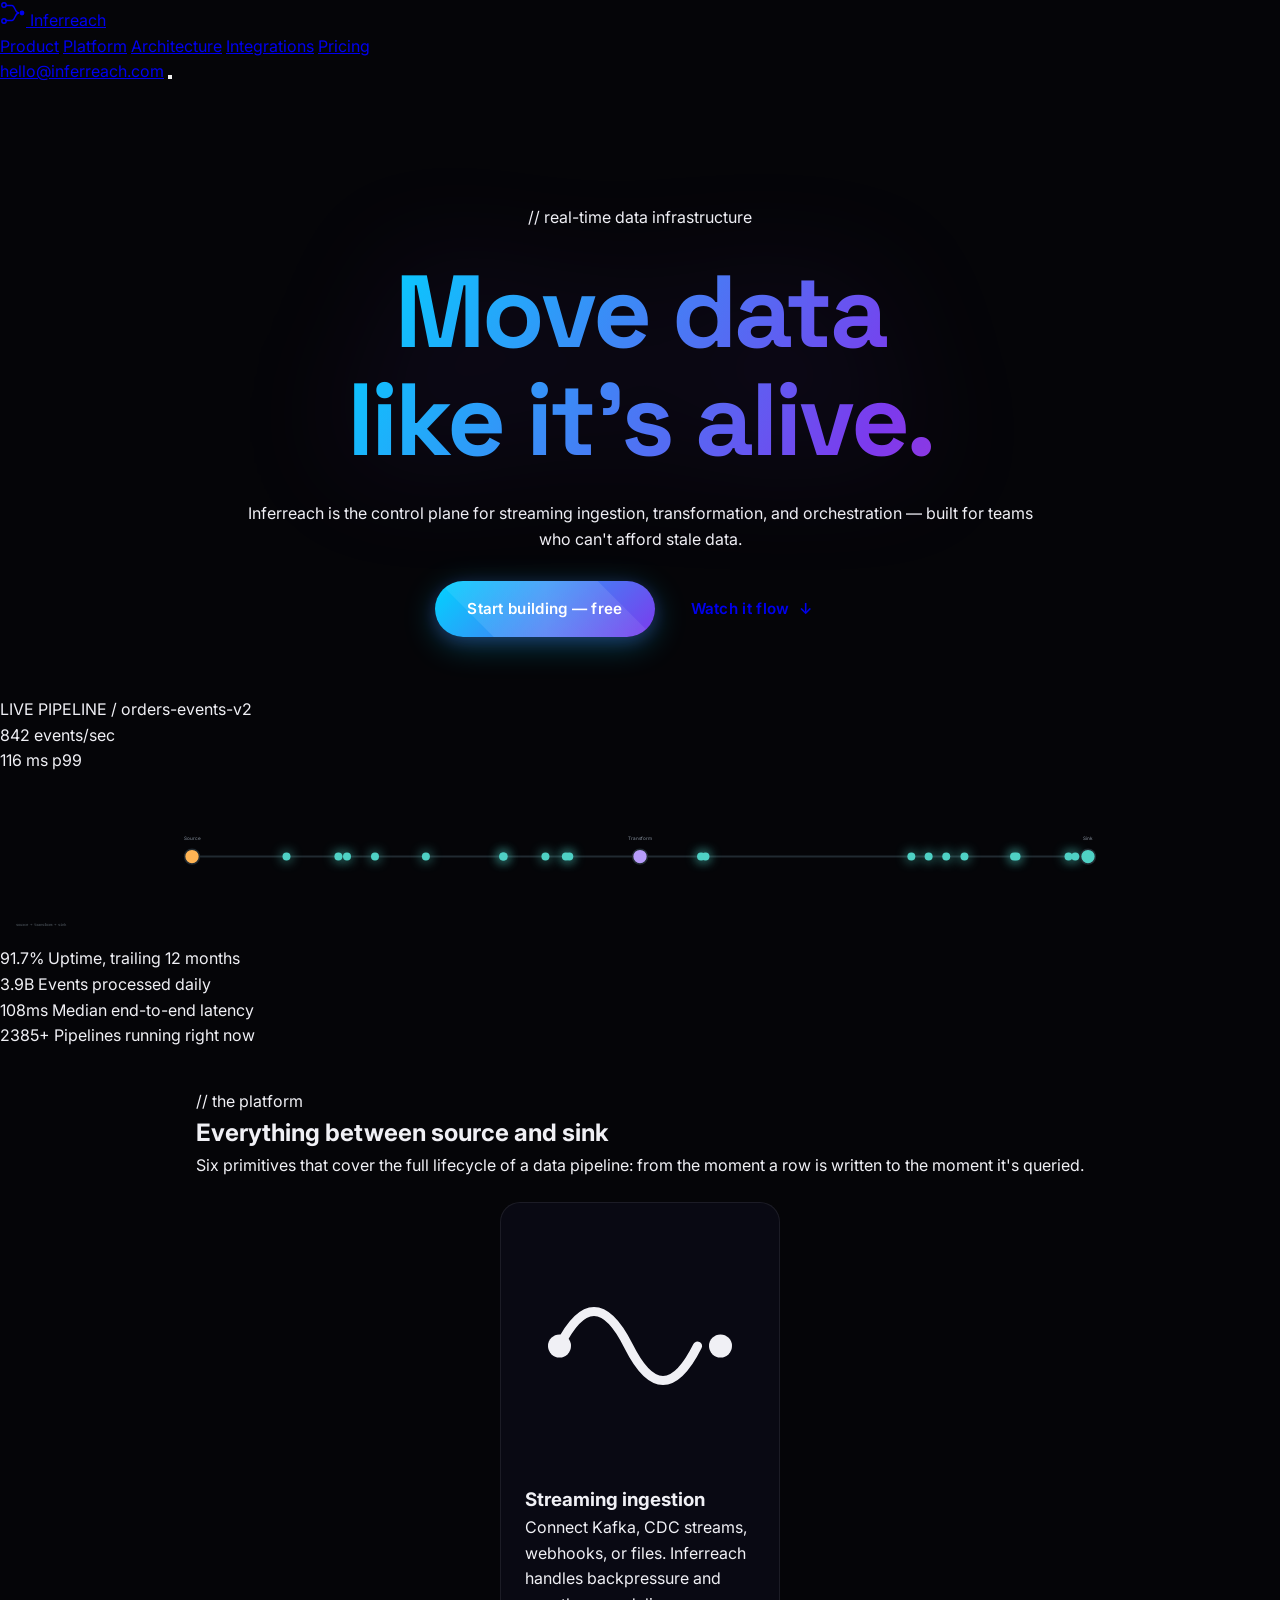
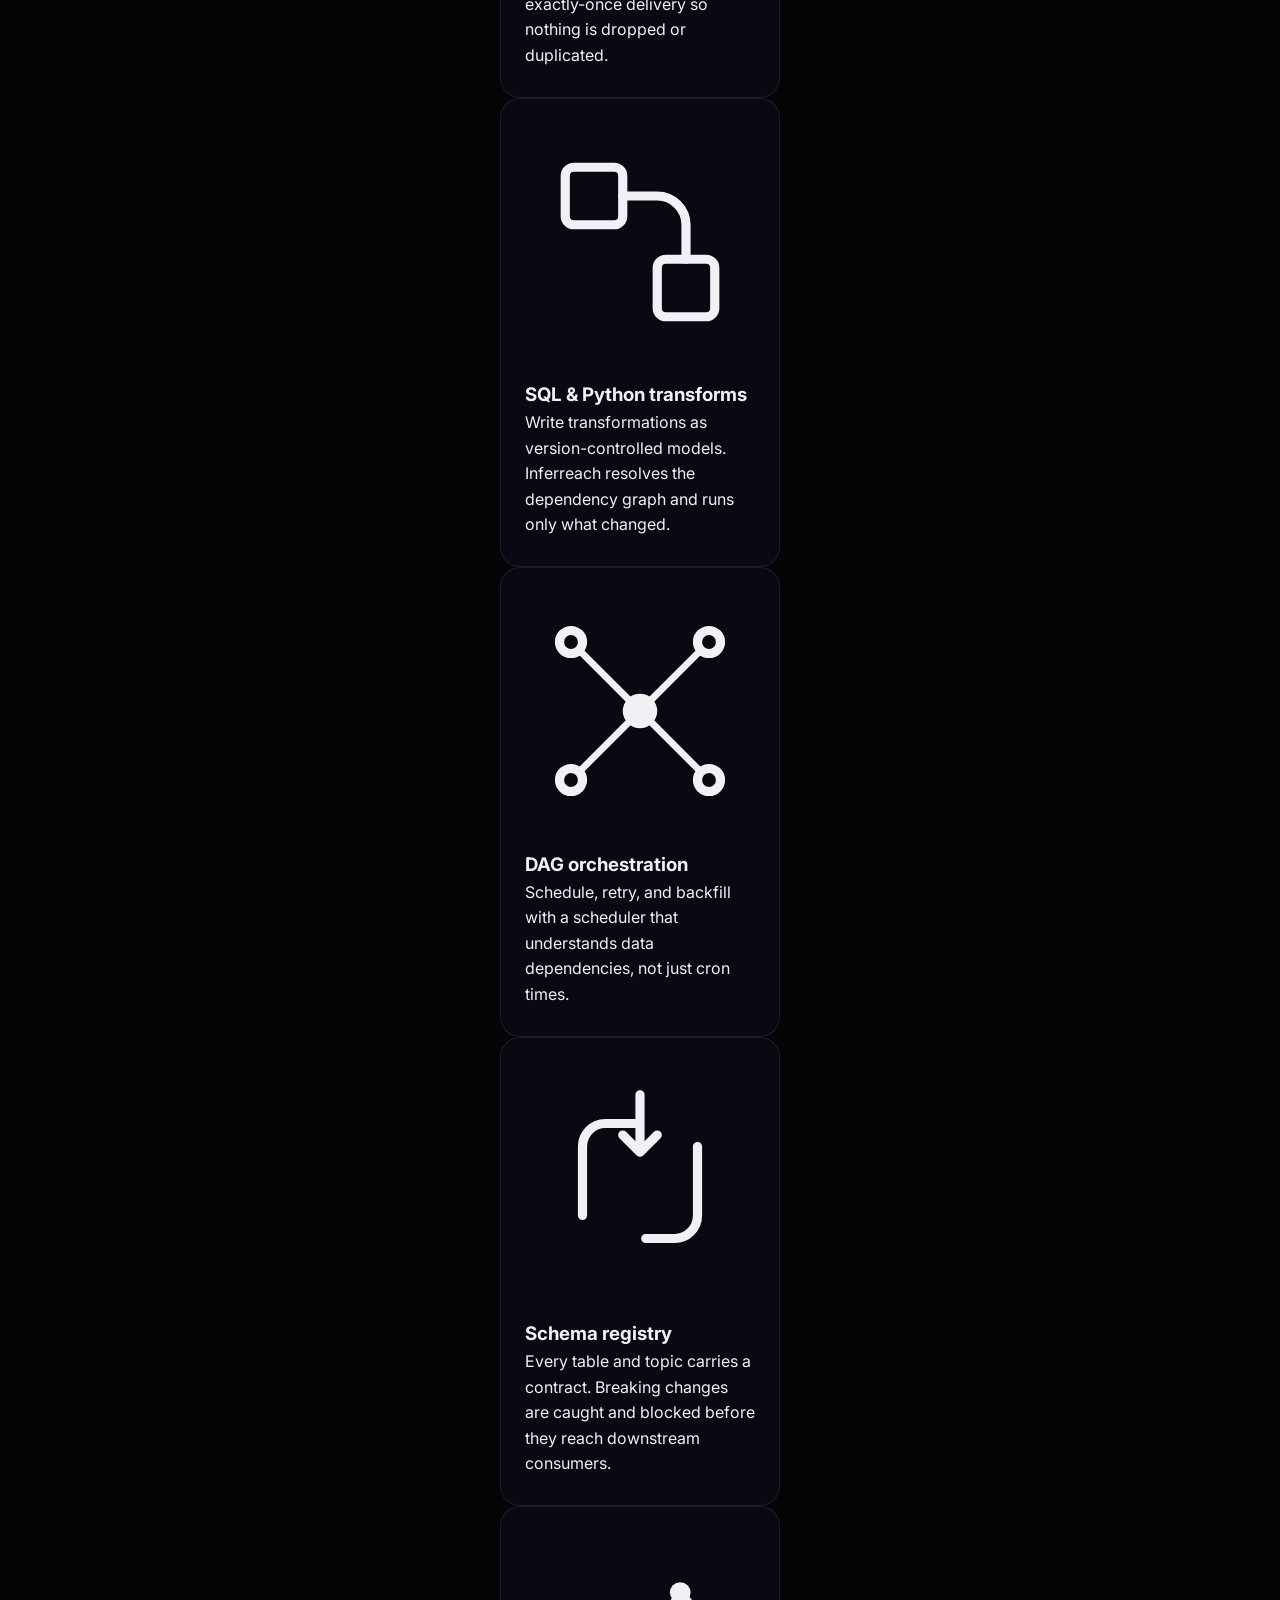
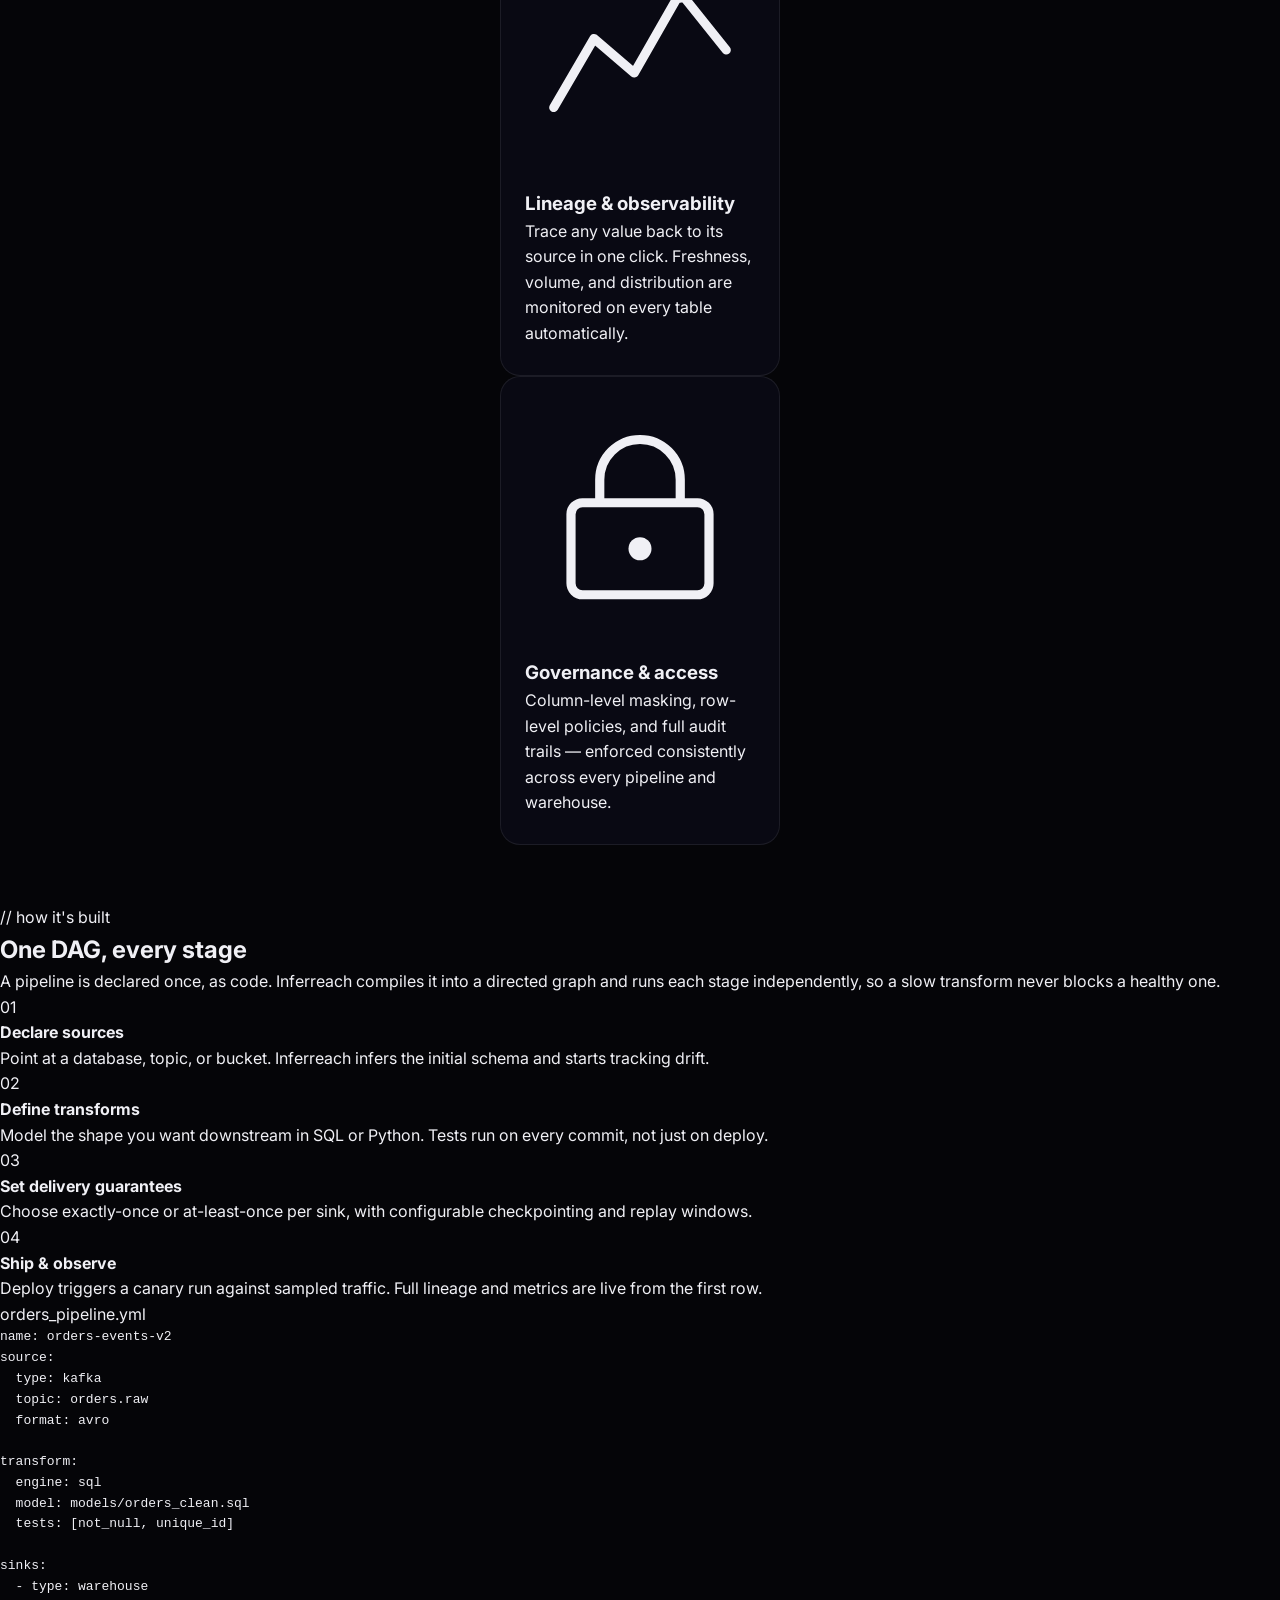
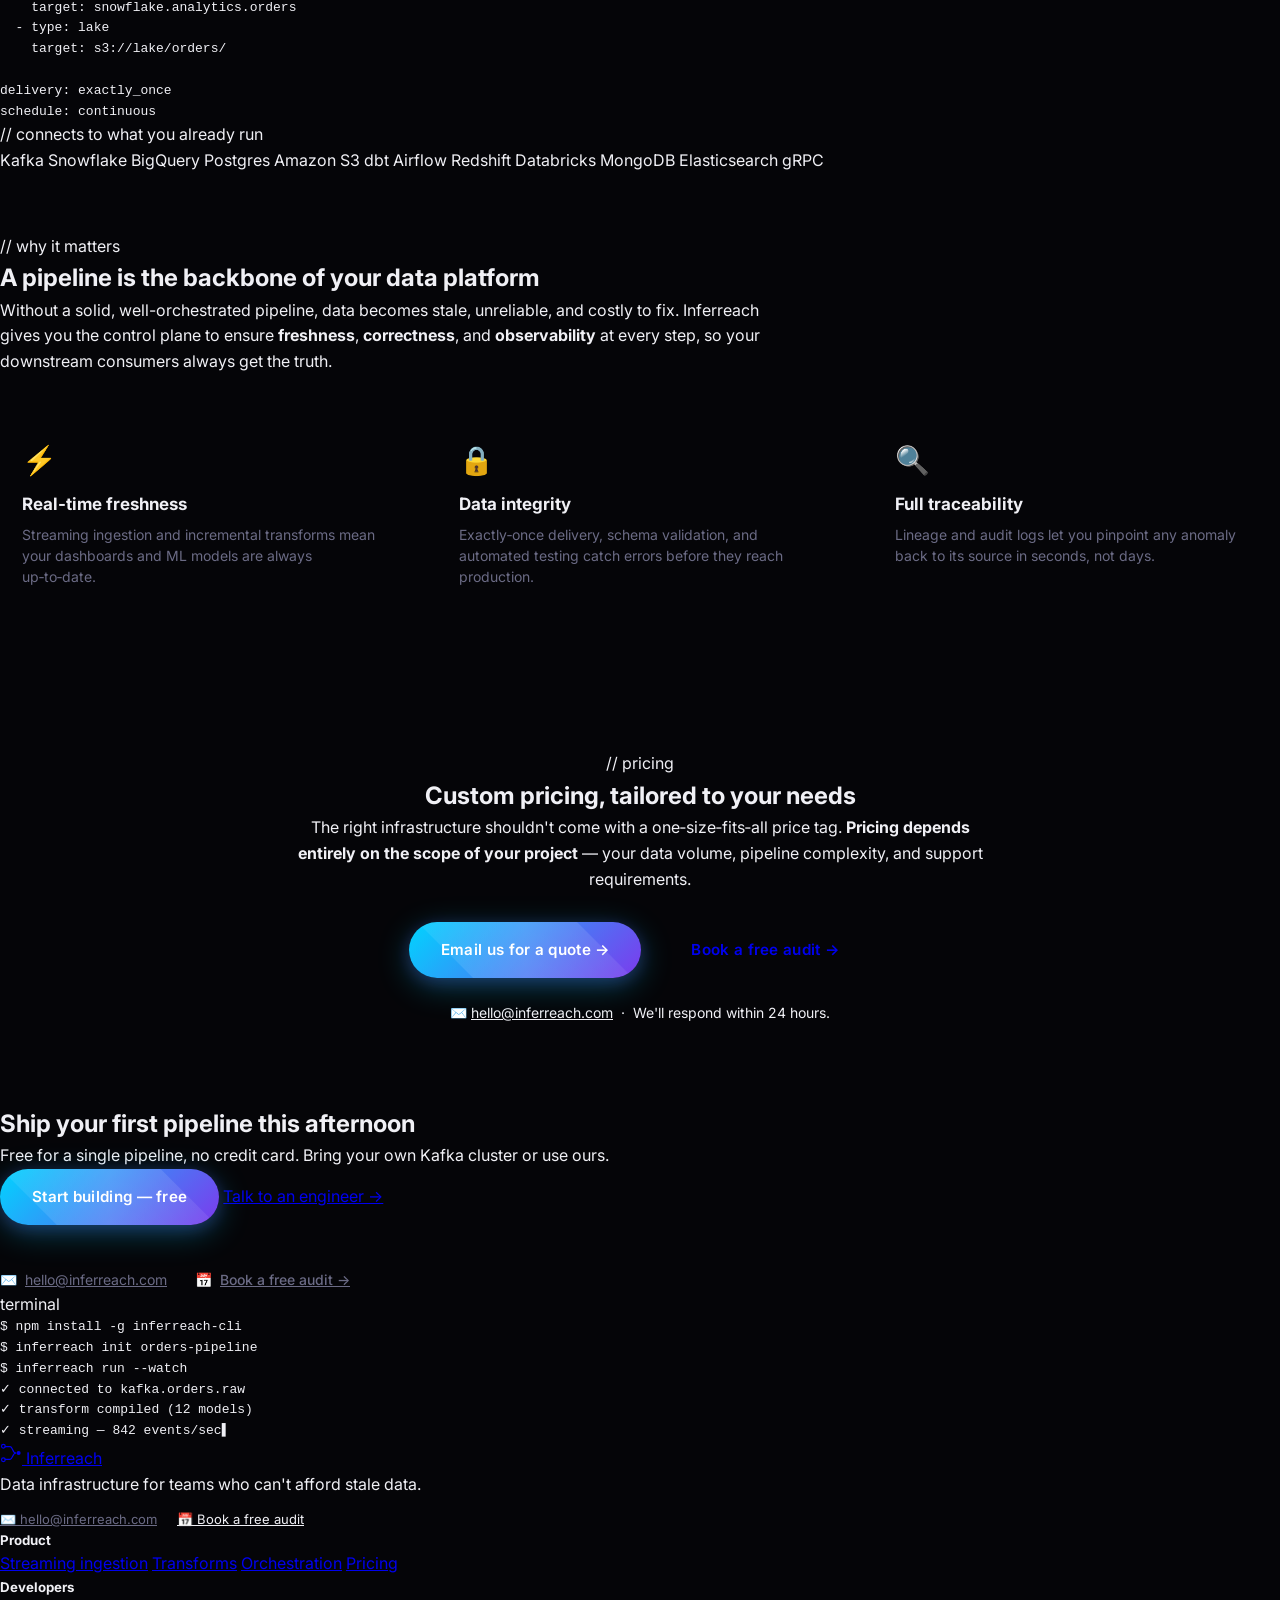
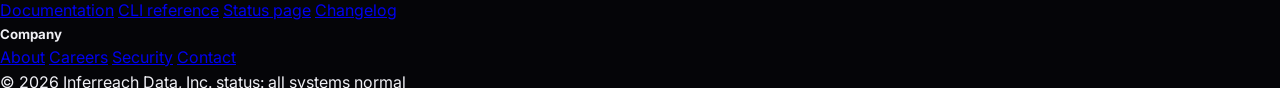
==== commit f6f2b685: "feat: overhaul index.html for improved structure, design, and content clarity" ====
--- a/index.html
+++ b/index.html
@@ -1,161 +1,401 @@
 <!DOCTYPE html>
 <html lang="en">
 <head>
-    <meta charset="UTF-8" />
-    <meta name="viewport" content="width=device-width, initial-scale=1.0" />
-    <title>InferReach — Data Engineering, Reimagined | Coming Soon</title>
-    <meta name="description" content="InferReach is a data engineering startup building scalable pipelines, automated data quality, and analytics-ready infrastructure. Coming soon." />
-    <meta property="og:title" content="InferReach — Coming Soon" />
-    <meta property="og:description" content="Data Engineering, Reimagined. Scalable pipelines. Automated quality. Analytics ready." />
-    <meta property="og:type" content="website" />
-
-    <!-- Google Fonts -->
-    <link rel="preconnect" href="https://fonts.googleapis.com" />
-    <link rel="preconnect" href="https://fonts.gstatic.com" crossorigin />
-    <link href="https://fonts.googleapis.com/css2?family=Space+Grotesk:wght@300;400;500;600;700&family=Inter:wght@300;400;500;600&family=JetBrains+Mono:wght@400;500&display=swap" rel="stylesheet" />
-
-    <!-- External CSS -->
-    <link rel="stylesheet" href="style.css" />
+<meta charset="UTF-8">
+<meta name="viewport" content="width=device-width, initial-scale=1.0">
+<title>Inferreach | Real-time data infrastructure</title>
+<meta name="description" content="Inferreach is the control plane for streaming ingestion, transformation, and orchestration. Built for teams who can't afford stale data.">
+
+<link rel="preconnect" href="https://fonts.googleapis.com">
+<link rel="preconnect" href="https://fonts.gstatic.com" crossorigin>
+<link href="https://fonts.googleapis.com/css2?family=Space+Grotesk:wght@500;600;700&family=Inter:wght@400;500;600&family=IBM+Plex+Mono:wght@400;500;600&display=swap" rel="stylesheet">
+
+<link rel="stylesheet" href="style.css">
+<link rel="icon" type="image/svg+xml" href="favicon.svg">
+<link rel="shortcut icon" href="favicon.svg">
 </head>
 <body>
 
-    <!-- ===== BACKGROUND LAYERS ===== -->
-    <canvas id="particle-canvas"></canvas>
-    <div class="orb orb-1"></div>
-    <div class="orb orb-2"></div>
-    <div class="orb orb-3"></div>
-    <div class="orb orb-4"></div>
-    <div class="grid-overlay"></div>
-    <div class="noise-overlay"></div>
-
-    <!-- ===== NAVBAR ===== -->
-    <nav class="navbar">
-        <div class="nav-logo">InferReach</div>
-        <a href="mailto:hello@inferreach.com" class="nav-email">
-            <span class="dot"></span>
-            hello@inferreach.com
-        </a>
+<div class="grain"></div>
+
+<!-- ============ HEADER ============ -->
+<header class="site-header">
+  <div class="container header-inner">
+    <a href="#top" class="brand">
+      <svg class="brand-mark" width="26" height="26" viewBox="0 0 26 26" fill="none" xmlns="http://www.w3.org/2000/svg" aria-hidden="true">
+        <circle cx="4" cy="5" r="2.2" stroke="currentColor" stroke-width="1.4"/>
+        <circle cx="4" cy="21" r="2.2" stroke="currentColor" stroke-width="1.4"/>
+        <circle cx="22" cy="13" r="2.4" fill="currentColor"/>
+        <path d="M6 5.5H12C15 5.5 15 13 18.5 13" stroke="currentColor" stroke-width="1.4" stroke-linecap="round"/>
+        <path d="M6 20.5H12C15 20.5 15 13 18.5 13" stroke="currentColor" stroke-width="1.4" stroke-linecap="round"/>
+      </svg>
+      <span class="brand-name">Inferreach</span>
+    </a>
+
+    <nav class="main-nav" id="main-nav">
+      <a href="#pipeline">Product</a>
+      <a href="#features">Platform</a>
+      <a href="#architecture">Architecture</a>
+      <a href="#integrations">Integrations</a>
+      <a href="#pricing">Pricing</a>
     </nav>
 
-    <!-- ===== MAIN CONTENT ===== -->
-    <div class="main-content">
-
-        <!-- HERO -->
-        <section class="hero">
-            <div class="badge">
-                <span><span class="rocket">🚀</span> Coming Soon</span>
+    <div class="header-actions">
+      <a href="mailto:hello@inferreach.com" class="header-email">hello@inferreach.com</a>
+      <button class="nav-toggle" id="nav-toggle" aria-label="Toggle menu" aria-expanded="false">
+        <span></span><span></span><span></span>
+      </button>
+    </div>
+  </div>
+</header>
+
+<main id="top">
+
+  <!-- ============ HERO ============ -->
+  <section class="hero container">
+    <p class="eyebrow" data-reveal>// real-time data infrastructure</p>
+    <h1 class="hero-title" data-reveal>
+      Move data <br class="br-mobile"> like it's <span class="accent-text">alive</span>.
+    </h1>
+    <p class="hero-lead" data-reveal>
+      Inferreach is the control plane for streaming ingestion, transformation, and
+      orchestration — built for teams who can't afford stale data.
+    </p>
+    <div class="hero-actions" data-reveal>
+      <a href="#start" class="btn btn-primary">Start building — free</a>
+      <a href="#pipeline-visual" class="btn btn-ghost">Watch it flow<span class="arrow-down">↓</span></a>
+    </div>
+  </section>
+
+  <!-- ============ LIVE FLOW VISUAL ============ -->
+  <section class="flow-stage" id="pipeline-visual">
+    <div class="flow-frame container">
+      <div class="flow-toolbar">
+        <div class="flow-toolbar-left">
+          <span class="live-dot" aria-hidden="true"></span>
+          <span class="mono-label">LIVE PIPELINE</span>
+          <span class="mono-label dim">/ orders-events-v2</span>
+        </div>
+        <div class="flow-toolbar-right">
+          <div class="flow-stat">
+            <span class="flow-stat-value" id="stat-throughput">0</span>
+            <span class="flow-stat-label">events/sec</span>
+          </div>
+          <div class="flow-stat">
+            <span class="flow-stat-value" id="stat-latency">0</span>
+            <span class="flow-stat-label">ms p99</span>
+          </div>
+        </div>
+      </div>
+
+      <div class="flow-canvas-wrap">
+        <canvas id="flow-canvas" aria-label="Animated diagram of data flowing through Inferreach's pipeline stages" role="img"></canvas>
+      </div>
+
+    </div>
+  </section>
+
+  <!-- ============ STATS BAR ============ -->
+  <section class="stats-bar">
+    <div class="container stats-grid">
+      <div class="stat-block" data-reveal>
+        <span class="stat-number" data-count="99.99" data-suffix="%">0</span>
+        <span class="stat-caption">Uptime, trailing 12 months</span>
+      </div>
+      <div class="stat-block" data-reveal>
+        <span class="stat-number" data-count="4.2" data-suffix="B">0</span>
+        <span class="stat-caption">Events processed daily</span>
+      </div>
+      <div class="stat-block" data-reveal>
+        <span class="stat-number" data-count="118" data-suffix="ms">0</span>
+        <span class="stat-caption">Median end-to-end latency</span>
+      </div>
+      <div class="stat-block" data-reveal>
+        <span class="stat-number" data-count="2600" data-suffix="+">0</span>
+        <span class="stat-caption">Pipelines running right now</span>
+      </div>
+    </div>
+  </section>
+
+  <!-- ============ FEATURES ============ -->
+  <section class="features container" id="features">
+    <div class="section-head">
+      <p class="eyebrow" data-reveal>// the platform</p>
+      <h2 data-reveal>Everything between source and sink</h2>
+      <p class="section-lead" data-reveal>Six primitives that cover the full lifecycle of a data pipeline: from the moment a row is written to the moment it's queried.</p>
+    </div>
+
+    <div class="feature-grid">
+
+      <article class="feature-card" data-reveal>
+        <svg class="feature-icon" viewBox="0 0 40 40" fill="none" aria-hidden="true"><path d="M6 20c4-8 8-8 12 0s8 8 12 0" stroke="currentColor" stroke-width="1.6" stroke-linecap="round"/><circle cx="6" cy="20" r="2" fill="currentColor"/><circle cx="34" cy="20" r="2" fill="currentColor"/></svg>
+        <h3>Streaming ingestion</h3>
+        <p>Connect Kafka, CDC streams, webhooks, or files. Inferreach handles backpressure and exactly-once delivery so nothing is dropped or duplicated.</p>
+      </article>
+
+      <article class="feature-card" data-reveal>
+        <svg class="feature-icon" viewBox="0 0 40 40" fill="none" aria-hidden="true"><rect x="7" y="7" width="10" height="10" rx="1.5" stroke="currentColor" stroke-width="1.6"/><rect x="23" y="23" width="10" height="10" rx="1.5" stroke="currentColor" stroke-width="1.6"/><path d="M17 12h6a5 5 0 0 1 5 5v6" stroke="currentColor" stroke-width="1.6" stroke-linecap="round"/></svg>
+        <h3>SQL &amp; Python transforms</h3>
+        <p>Write transformations as version-controlled models. Inferreach resolves the dependency graph and runs only what changed.</p>
+      </article>
+
+      <article class="feature-card" data-reveal>
+        <svg class="feature-icon" viewBox="0 0 40 40" fill="none" aria-hidden="true"><circle cx="20" cy="20" r="3" fill="currentColor"/><circle cx="8" cy="8" r="2" stroke="currentColor" stroke-width="1.6"/><circle cx="32" cy="8" r="2" stroke="currentColor" stroke-width="1.6"/><circle cx="8" cy="32" r="2" stroke="currentColor" stroke-width="1.6"/><circle cx="32" cy="32" r="2" stroke="currentColor" stroke-width="1.6"/><path d="M9.5 9.5 18 18M30.5 9.5 22 18M9.5 30.5 18 22M30.5 30.5 22 22" stroke="currentColor" stroke-width="1.2"/></svg>
+        <h3>DAG orchestration</h3>
+        <p>Schedule, retry, and backfill with a scheduler that understands data dependencies, not just cron times.</p>
+      </article>
+
+      <article class="feature-card" data-reveal>
+        <svg class="feature-icon" viewBox="0 0 40 40" fill="none" aria-hidden="true"><path d="M10 26V14a4 4 0 0 1 4-4h5" stroke="currentColor" stroke-width="1.6" stroke-linecap="round"/><path d="M30 14v12a4 4 0 0 1-4 4h-5" stroke="currentColor" stroke-width="1.6" stroke-linecap="round"/><path d="M20 5v10M17 12l3 3 3-3" stroke="currentColor" stroke-width="1.6" stroke-linecap="round" stroke-linejoin="round"/></svg>
+        <h3>Schema registry</h3>
+        <p>Every table and topic carries a contract. Breaking changes are caught and blocked before they reach downstream consumers.</p>
+      </article>
+
+      <article class="feature-card" data-reveal>
+        <svg class="feature-icon" viewBox="0 0 40 40" fill="none" aria-hidden="true"><path d="M5 30 12 18 19 24 27 10 35 20" stroke="currentColor" stroke-width="1.6" stroke-linecap="round" stroke-linejoin="round"/><circle cx="27" cy="10" r="1.8" fill="currentColor"/></svg>
+        <h3>Lineage &amp; observability</h3>
+        <p>Trace any value back to its source in one click. Freshness, volume, and distribution are monitored on every table automatically.</p>
+      </article>
+
+      <article class="feature-card" data-reveal>
+        <svg class="feature-icon" viewBox="0 0 40 40" fill="none" aria-hidden="true"><rect x="8" y="17" width="24" height="16" rx="2" stroke="currentColor" stroke-width="1.6"/><path d="M13 17v-4a7 7 0 0 1 14 0v4" stroke="currentColor" stroke-width="1.6"/><circle cx="20" cy="25" r="2" fill="currentColor"/></svg>
+        <h3>Governance &amp; access</h3>
+        <p>Column-level masking, row-level policies, and full audit trails — enforced consistently across every pipeline and warehouse.</p>
+      </article>
+
+    </div>
+  </section>
+
+  <!-- ============ ARCHITECTURE / DEEP DIVE ============ -->
+  <section class="architecture" id="architecture">
+    <div class="container architecture-inner">
+      <div class="architecture-copy">
+        <p class="eyebrow" data-reveal>// how it's built</p>
+        <h2 data-reveal>One DAG, every stage</h2>
+        <p class="section-lead" data-reveal>A pipeline is declared once, as code. Inferreach compiles it into a directed graph and runs each stage independently, so a slow transform never blocks a healthy one.</p>
+
+        <ol class="arch-steps">
+          <li data-reveal>
+            <span class="arch-step-index">01</span>
+            <div>
+              <h4>Declare sources</h4>
+              <p>Point at a database, topic, or bucket. Inferreach infers the initial schema and starts tracking drift.</p>
             </div>
-
-            <h1 class="hero-title">InferReach</h1>
-
-            <div class="typing-container">
-                <span class="typing-text"></span>
-                <span class="typing-cursor"></span>
+          </li>
+          <li data-reveal>
+            <span class="arch-step-index">02</span>
+            <div>
+              <h4>Define transforms</h4>
+              <p>Model the shape you want downstream in SQL or Python. Tests run on every commit, not just on deploy.</p>
             </div>
-
-            <p class="hero-description">
-                We build <strong>scalable data pipelines</strong>, <strong>automated quality systems</strong>,
-                and <strong>analytics-ready infrastructure</strong> for startups that need to move fast
-                without breaking their data.
-            </p>
-
-            <!-- CTA Buttons -->
-            <div class="cta-group">
-                <a href="https://cal.com/inferreach" target="_blank" rel="noopener noreferrer" class="btn btn-primary">
-                    <span class="btn-icon">📅</span> Book a Free Audit
-                </a>
-                <a href="mailto:hello@inferreach.com" class="btn btn-secondary">
-                    <span class="btn-icon">✉️</span> Contact Us
-                </a>
+          </li>
+          <li data-reveal>
+            <span class="arch-step-index">03</span>
+            <div>
+              <h4>Set delivery guarantees</h4>
+              <p>Choose exactly-once or at-least-once per sink, with configurable checkpointing and replay windows.</p>
             </div>
-
-            <!-- Email Notify Form -->
-            <form class="email-form" id="notify-form" onsubmit="handleNotify(event)">
-                <div class="email-input-wrapper">
-                    <input
-                    type="email"
-                    class="email-input"
-                    placeholder="Enter your email for early access..."
-                    required
-                    aria-label="Email address"
-                    id="email-input"
-                    />
-                </div>
-                <button type="submit" class="btn-submit" id="submit-btn">Notify Me ⚡</button>
-                <div class="form-success" id="form-success">
-                    <span>✓</span> You're on the list! We'll be in touch.
-                </div>
-            </form>
-
-            <!-- Countdown -->
-            <div class="countdown" id="countdown">
-                <div class="countdown-item">
-                    <span class="countdown-number" id="cd-days">00</span>
-                    <span class="countdown-label">Days</span>
-                </div>
-                <div class="countdown-item">
-                    <span class="countdown-number" id="cd-hours">00</span>
-                    <span class="countdown-label">Hours</span>
-                </div>
-                <div class="countdown-item">
-                    <span class="countdown-number" id="cd-minutes">00</span>
-                    <span class="countdown-label">Minutes</span>
-                </div>
-                <div class="countdown-item">
-                    <span class="countdown-number" id="cd-seconds">00</span>
-                    <span class="countdown-label">Seconds</span>
-                </div>
+          </li>
+          <li data-reveal>
+            <span class="arch-step-index">04</span>
+            <div>
+              <h4>Ship &amp; observe</h4>
+              <p>Deploy triggers a canary run against sampled traffic. Full lineage and metrics are live from the first row.</p>
             </div>
-        </section>
-
-        <!-- FEATURES -->
-        <section class="features">
-            <div class="feature-card">
-                <span class="feature-icon">⚡</span>
-                <h3 class="feature-title">Scalable Pipelines</h3>
-                <p class="feature-desc">
-                    ETL/ELT architectures built on modern tools — Airflow, dbt, Spark — designed for
-                    millions of events and real-time streaming.
-                </p>
-            </div>
-            <div class="feature-card">
-                <span class="feature-icon">🔒</span>
-                <h3 class="feature-title">Data Quality at Core</h3>
-                <p class="feature-desc">
-                    Automated testing, anomaly detection, and monitoring baked into every pipeline.
-                    Your data stays clean, reliable, and trustworthy.
-                </p>
-            </div>
-            <div class="feature-card">
-                <span class="feature-icon">📊</span>
-                <h3 class="feature-title">Analytics-Ready</h3>
-                <p class="feature-desc">
-                    Well-modeled data warehouses and lakes that your data team can query immediately —
-                    no more broken dashboards or stale numbers.
-                </p>
-            </div>
-        </section>
-
-        <!-- FOOTER -->
-        <footer class="footer">
-            <div class="footer-links">
-                <a href="mailto:hello@inferreach.com">hello@inferreach.com</a>
-                <a href="https://cal.com/inferreach" target="_blank" rel="noopener noreferrer">cal.com/inferreach</a>
-                <a href="#">Privacy Policy</a>
-                <a href="#">Terms</a>
-            </div>
-            <span>© 2026 InferReach. All rights reserved. Built for the data-driven.</span>
-        </footer>
-    </div>
-
-    <!-- Scroll Indicator -->
-    <div class="scroll-indicator">
-        <span>Scroll</span>
-        <div class="line"></div>
-    </div>
-
-    <!-- External JavaScript -->
-    <script src="script.js"></script>
-
+          </li>
+        </ol>
+      </div>
+
+      <div class="architecture-panel" data-reveal>
+        <div class="code-window">
+          <div class="code-window-bar">
+            <div class="code-dots"><span></span><span></span><span></span></div>
+            <span class="code-filename">orders_pipeline.yml</span>
+          </div>
+          <pre class="code-body"><code><span class="c-key">name</span>: <span class="c-str">orders-events-v2</span>
+<span class="c-key">source</span>:
+  <span class="c-key">type</span>: <span class="c-str">kafka</span>
+  <span class="c-key">topic</span>: <span class="c-str">orders.raw</span>
+  <span class="c-key">format</span>: <span class="c-str">avro</span>
+
+<span class="c-key">transform</span>:
+  <span class="c-key">engine</span>: <span class="c-str">sql</span>
+  <span class="c-key">model</span>: <span class="c-str">models/orders_clean.sql</span>
+  <span class="c-key">tests</span>: [<span class="c-str">not_null</span>, <span class="c-str">unique_id</span>]
+
+<span class="c-key">sinks</span>:
+  - <span class="c-key">type</span>: <span class="c-str">warehouse</span>
+    <span class="c-key">target</span>: <span class="c-str">snowflake.analytics.orders</span>
+  - <span class="c-key">type</span>: <span class="c-str">lake</span>
+    <span class="c-key">target</span>: <span class="c-str">s3://lake/orders/</span>
+
+<span class="c-key">delivery</span>: <span class="c-str">exactly_once</span>
+<span class="c-key">schedule</span>: <span class="c-str">continuous</span></code></pre>
+        </div>
+      </div>
+    </div>
+  </section>
+
+  <!-- ============ INTEGRATIONS ============ -->
+  <section class="integrations" id="integrations">
+    <div class="container">
+      <p class="eyebrow center" data-reveal>// connects to what you already run</p>
+      <div class="integration-grid" data-reveal>
+        <span class="integration-pill">Kafka</span>
+        <span class="integration-pill">Snowflake</span>
+        <span class="integration-pill">BigQuery</span>
+        <span class="integration-pill">Postgres</span>
+        <span class="integration-pill">Amazon S3</span>
+        <span class="integration-pill">dbt</span>
+        <span class="integration-pill">Airflow</span>
+        <span class="integration-pill">Redshift</span>
+        <span class="integration-pill">Databricks</span>
+        <span class="integration-pill">MongoDB</span>
+        <span class="integration-pill">Elasticsearch</span>
+        <span class="integration-pill">gRPC</span>
+      </div>
+    </div>
+  </section>
+
+  <!-- ============ WHY A PROPER PIPELINE MATTERS ============ -->
+  <section class="importance container" id="importance" style="padding-block: 60px;">
+    <div class="section-head" style="max-width: 800px; margin-bottom: 40px;">
+      <p class="eyebrow" data-reveal>// why it matters</p>
+      <h2 data-reveal>A pipeline is the backbone of your data platform</h2>
+      <p class="section-lead" data-reveal>
+        Without a solid, well-orchestrated pipeline, data becomes stale, unreliable, and costly to fix.
+        Inferreach gives you the control plane to ensure <strong>freshness</strong>, <strong>correctness</strong>,
+        and <strong>observability</strong> at every step, so your downstream consumers always get the truth.
+      </p>
+    </div>
+    <div class="importance-grid" data-reveal style="display: grid; grid-template-columns: repeat(3, 1fr); gap: 30px; margin-top: 10px;">
+      <div class="importance-item" style="background: var(--bg-panel); padding: 24px 22px; border-radius: var(--radius-md); border: 1px solid var(--border-soft);">
+        <span style="font-size: 28px; display: block; margin-bottom: 8px;">⚡</span>
+        <h4 style="font-size: 17px; margin-bottom: 6px;">Real‑time freshness</h4>
+        <p style="color: var(--text-muted); font-size: 14px; line-height: 1.5;">Streaming ingestion and incremental transforms mean your dashboards and ML models are always up‑to‑date.</p>
+      </div>
+      <div class="importance-item" style="background: var(--bg-panel); padding: 24px 22px; border-radius: var(--radius-md); border: 1px solid var(--border-soft);">
+        <span style="font-size: 28px; display: block; margin-bottom: 8px;">🔒</span>
+        <h4 style="font-size: 17px; margin-bottom: 6px;">Data integrity</h4>
+        <p style="color: var(--text-muted); font-size: 14px; line-height: 1.5;">Exactly‑once delivery, schema validation, and automated testing catch errors before they reach production.</p>
+      </div>
+      <div class="importance-item" style="background: var(--bg-panel); padding: 24px 22px; border-radius: var(--radius-md); border: 1px solid var(--border-soft);">
+        <span style="font-size: 28px; display: block; margin-bottom: 8px;">🔍</span>
+        <h4 style="font-size: 17px; margin-bottom: 6px;">Full traceability</h4>
+        <p style="color: var(--text-muted); font-size: 14px; line-height: 1.5;">Lineage and audit logs let you pinpoint any anomaly back to its source in seconds, not days.</p>
+      </div>
+    </div>
+  </section>
+
+  <!-- ============ PRICING ============ -->
+  <section class="pricing-section container" id="pricing" style="padding-block: 80px; border-top: 1px solid var(--border-soft);">
+    <div class="section-head" style="max-width: 700px; margin: 0 auto; text-align: center;">
+      <p class="eyebrow center" data-reveal>// pricing</p>
+      <h2 data-reveal>Custom pricing, tailored to your needs</h2>
+      <p class="section-lead" data-reveal style="margin-left: auto; margin-right: auto;">
+        The right infrastructure shouldn't come with a one‑size‑fits‑all price tag.
+        <strong>Pricing depends entirely on the scope of your project</strong> — your data volume, pipeline complexity, and support requirements.
+      </p>
+      <div data-reveal style="margin-top: 30px; display: flex; flex-wrap: wrap; justify-content: center; gap: 18px;">
+        <a href="mailto:hello@inferreach.com" class="btn btn-primary">Email us for a quote →</a>
+        <a href="https://cal.com/inferreach/30min" target="_blank" class="btn btn-ghost">Book a free audit →</a>
+      </div>
+      <p data-reveal style="margin-top: 24px; color: var(--text-dim); font-size: 14px;">
+        ✉️ <a href="mailto:hello@inferreach.com" style="color: var(--text);">hello@inferreach.com</a> &nbsp;·&nbsp; We'll respond within 24 hours.
+      </p>
+    </div>
+  </section>
+
+  <!-- ============ CTA ============ -->
+  <section class="cta-section" id="start">
+    <div class="container cta-inner">
+      <div class="cta-copy" data-reveal>
+        <h2>Ship your first pipeline this afternoon</h2>
+        <p>Free for a single pipeline, no credit card. Bring your own Kafka cluster or use ours.</p>
+        <div class="hero-actions">
+          <a href="#" class="btn btn-primary">Start building — free</a>
+          <a href="#" class="link-muted">Talk to an engineer →</a>
+        </div>
+        <div class="cta-contact" style="margin-top: 24px; font-size: 14px; color: var(--text-muted); border-top: 1px solid var(--border-soft); padding-top: 20px;">
+          <span style="display: inline-flex; align-items: center; gap: 8px; margin-right: 24px;">
+            ✉️ <a href="mailto:hello@inferreach.com" style="color: var(--text);">hello@inferreach.com</a>
+          </span>
+          <span style="display: inline-flex; align-items: center; gap: 8px;">
+            📅 <a href="https://cal.com/inferreach/30min" target="_blank" style="color: var(--amber); font-weight: 500;">Book a free audit →</a>
+          </span>
+        </div>
+      </div>
+      <div class="cta-terminal" data-reveal>
+        <div class="code-window">
+          <div class="code-window-bar">
+            <div class="code-dots"><span></span><span></span><span></span></div>
+            <span class="code-filename">terminal</span>
+          </div>
+          <pre class="code-body"><code><span class="c-comment">$</span> npm install -g inferreach-cli
+<span class="c-comment">$</span> inferreach init orders-pipeline
+<span class="c-comment">$</span> inferreach run --watch
+<span class="c-ok">✓ connected to kafka.orders.raw</span>
+<span class="c-ok">✓ transform compiled (12 models)</span>
+<span class="c-ok">✓ streaming — 842 events/sec</span><span class="cursor-blink">▌</span></code></pre>
+        </div>
+      </div>
+    </div>
+  </section>
+
+</main>
+
+<!-- ============ FOOTER ============ -->
+<footer class="site-footer">
+  <div class="container footer-inner">
+    <div class="footer-brand">
+      <a href="#top" class="brand">
+        <svg class="brand-mark" width="22" height="22" viewBox="0 0 26 26" fill="none" xmlns="http://www.w3.org/2000/svg" aria-hidden="true">
+          <circle cx="4" cy="5" r="2.2" stroke="currentColor" stroke-width="1.4"/>
+          <circle cx="4" cy="21" r="2.2" stroke="currentColor" stroke-width="1.4"/>
+          <circle cx="22" cy="13" r="2.4" fill="currentColor"/>
+          <path d="M6 5.5H12C15 5.5 15 13 18.5 13" stroke="currentColor" stroke-width="1.4" stroke-linecap="round"/>
+          <path d="M6 20.5H12C15 20.5 15 13 18.5 13" stroke="currentColor" stroke-width="1.4" stroke-linecap="round"/>
+        </svg>
+        <span class="brand-name">Inferreach</span>
+      </a>
+      <p class="footer-tagline">Data infrastructure for teams who can't afford stale data.</p>
+      <div style="margin-top: 12px; display: flex; gap: 20px; flex-wrap: wrap; font-size: 13px;">
+        <a href="mailto:hello@inferreach.com" style="color: var(--text-muted);">✉️ hello@inferreach.com</a>
+        <a href="https://cal.com/inferreach/30min" target="_blank" style="color: var(--amber);">📅 Book a free audit</a>
+      </div>
+    </div>
+
+    <nav class="footer-col">
+      <h5>Product</h5>
+      <a href="#pipeline-visual">Streaming ingestion</a>
+      <a href="#features">Transforms</a>
+      <a href="#architecture">Orchestration</a>
+      <a href="#pricing">Pricing</a>
+    </nav>
+
+    <nav class="footer-col">
+      <h5>Developers</h5>
+      <a href="#">Documentation</a>
+      <a href="#">CLI reference</a>
+      <a href="#">Status page</a>
+      <a href="#">Changelog</a>
+    </nav>
+
+    <nav class="footer-col">
+      <h5>Company</h5>
+      <a href="#">About</a>
+      <a href="#">Careers</a>
+      <a href="#">Security</a>
+      <a href="#">Contact</a>
+    </nav>
+  </div>
+
+  <div class="container footer-bottom">
+    <span>© 2026 Inferreach Data, Inc.</span>
+    <span class="mono-label dim">status: all systems normal</span>
+  </div>
+</footer>
+
+<script src="app.js"></script>
 </body>
 </html>
--- a/style.css
+++ b/style.css
@@ -0,0 +1,830 @@
+/* ---------- RESET & ROOT ---------- */
+*,
+*::before,
+*::after {
+    margin: 0;
+    padding: 0;
+    box-sizing: border-box;
+}
+
+:root {
+    --bg-primary: #050508;
+    --bg-secondary: #0a0a14;
+    --bg-card: rgba(12, 12, 24, 0.72);
+    --text-primary: #f0f0f5;
+    --text-secondary: #a0a0b8;
+    --text-muted: #6b6b85;
+    --accent-cyan: #00d4ff;
+    --accent-purple: #7c3aed;
+    --accent-teal: #00ff88;
+    --accent-pink: #ff2d95;
+    --accent-gold: #ffb800;
+    --gradient-main: linear-gradient(135deg, #00d4ff 0%, #7c3aed 50%, #ff2d95 100%);
+    --gradient-text: linear-gradient(120deg, #00d4ff, #7c3aed, #ff2d95, #00d4ff);
+    --gradient-cta: linear-gradient(135deg, #00d4ff 0%, #7c3aed 100%);
+    --glow-cyan: 0 0 40px rgba(0, 212, 255, 0.35);
+    --glow-purple: 0 0 40px rgba(124, 58, 237, 0.35);
+    --border-glass: 1px solid rgba(255, 255, 255, 0.08);
+    --radius-lg: 20px;
+    --radius-md: 14px;
+    --radius-sm: 8px;
+    --transition-smooth: all 0.4s cubic-bezier(0.25, 0.46, 0.45, 0.94);
+    --font-heading: 'Space Grotesk', sans-serif;
+    --font-body: 'Inter', sans-serif;
+    --font-mono: 'JetBrains Mono', monospace;
+}
+
+html {
+    scroll-behavior: smooth;
+    -webkit-font-smoothing: antialiased;
+}
+
+body {
+    font-family: var(--font-body);
+    background: var(--bg-primary);
+    color: var(--text-primary);
+    min-height: 100vh;
+    overflow-x: hidden;
+    position: relative;
+    line-height: 1.6;
+}
+
+/* ---------- BACKGROUND LAYERS ---------- */
+#particle-canvas {
+    position: fixed;
+    top: 0;
+    left: 0;
+    width: 100vw;
+    height: 100vh;
+    z-index: 0;
+    pointer-events: none;
+}
+
+.orb {
+    position: fixed;
+    border-radius: 50%;
+    filter: blur(80px);
+    z-index: 0;
+    pointer-events: none;
+    opacity: 0.5;
+    animation: orbFloat 20s ease-in-out infinite;
+}
+.orb-1 {
+    width: 500px;
+    height: 500px;
+    background: radial-gradient(circle, rgba(0, 212, 255, 0.25) 0%, transparent 70%);
+    top: -10%;
+    left: -5%;
+}
+.orb-2 {
+    width: 600px;
+    height: 600px;
+    background: radial-gradient(circle, rgba(124, 58, 237, 0.22) 0%, transparent 70%);
+    bottom: -15%;
+    right: -10%;
+    animation-delay: -7s;
+}
+.orb-3 {
+    width: 350px;
+    height: 350px;
+    background: radial-gradient(circle, rgba(255, 45, 149, 0.15) 0%, transparent 70%);
+    top: 40%;
+    left: 60%;
+    animation-delay: -14s;
+}
+.orb-4 {
+    width: 280px;
+    height: 280px;
+    background: radial-gradient(circle, rgba(0, 255, 136, 0.12) 0%, transparent 70%);
+    top: 60%;
+    left: 10%;
+    animation-delay: -3s;
+}
+
+@keyframes orbFloat {
+    0%, 100% {
+        transform: translate(0, 0) scale(1);
+    }
+    25% {
+        transform: translate(30px, -40px) scale(1.08);
+    }
+    50% {
+        transform: translate(-20px, 30px) scale(0.95);
+    }
+    75% {
+        transform: translate(15px, -25px) scale(1.05);
+    }
+}
+
+.grid-overlay {
+    position: fixed;
+    top: 0;
+    left: 0;
+    width: 100vw;
+    height: 100vh;
+    z-index: 0;
+    pointer-events: none;
+    background-image:
+        linear-gradient(rgba(255, 255, 255, 0.015) 1px, transparent 1px),
+        linear-gradient(90deg, rgba(255, 255, 255, 0.015) 1px, transparent 1px);
+    background-size: 60px 60px;
+    mask-image: radial-gradient(ellipse at center, black 30%, transparent 70%);
+    -webkit-mask-image: radial-gradient(ellipse at center, black 30%, transparent 70%);
+}
+
+.noise-overlay {
+    position: fixed;
+    top: 0;
+    left: 0;
+    width: 100vw;
+    height: 100vh;
+    z-index: 0;
+    pointer-events: none;
+    opacity: 0.03;
+    background-image: url("data:image/svg+xml,%3Csvg viewBox='0 0 256 256' xmlns='http://www.w3.org/2000/svg'%3E%3Cfilter id='noise'%3E%3CfeTurbulence type='fractalNoise' baseFrequency='0.85' numOctaves='4' stitchTiles='stitch'/%3E%3C/filter%3E%3Crect width='100%25' height='100%25' filter='url(%23noise)'/%3E%3C/svg%3E");
+    background-repeat: repeat;
+    background-size: 256px 256px;
+}
+
+/* ---------- MAIN WRAPPER ---------- */
+.main-content {
+    position: relative;
+    z-index: 1;
+    display: flex;
+    flex-direction: column;
+    align-items: center;
+    justify-content: center;
+    min-height: 100vh;
+    padding: 20px;
+}
+
+/* ---------- NAVBAR ---------- */
+.navbar {
+    position: fixed;
+    top: 0;
+    left: 0;
+    right: 0;
+    z-index: 100;
+    display: flex;
+    justify-content: space-between;
+    align-items: center;
+    padding: 20px 40px;
+    background: rgba(5, 5, 8, 0.6);
+    backdrop-filter: blur(20px);
+    -webkit-backdrop-filter: blur(20px);
+    border-bottom: 1px solid rgba(255, 255, 255, 0.05);
+    animation: slideDown 0.6s ease-out forwards;
+}
+
+@keyframes slideDown {
+    from {
+        opacity: 0;
+        transform: translateY(-100%);
+    }
+    to {
+        opacity: 1;
+        transform: translateY(0);
+    }
+}
+
+.nav-logo {
+    font-family: var(--font-heading);
+    font-weight: 700;
+    font-size: 1.6rem;
+    letter-spacing: -0.5px;
+    background: var(--gradient-text);
+    background-size: 300% auto;
+    -webkit-background-clip: text;
+    background-clip: text;
+    -webkit-text-fill-color: transparent;
+    animation: shimmerText 4s linear infinite;
+}
+
+@keyframes shimmerText {
+    0% {
+        background-position: 0% center;
+    }
+    100% {
+        background-position: 300% center;
+    }
+}
+
+.nav-email {
+    font-family: var(--font-mono);
+    font-size: 0.85rem;
+    color: var(--text-secondary);
+    text-decoration: none;
+    padding: 8px 18px;
+    border: 1px solid rgba(255, 255, 255, 0.1);
+    border-radius: 50px;
+    transition: var(--transition-smooth);
+    display: flex;
+    align-items: center;
+    gap: 8px;
+}
+.nav-email:hover {
+    border-color: rgba(0, 212, 255, 0.5);
+    color: var(--accent-cyan);
+    box-shadow: var(--glow-cyan);
+}
+.nav-email .dot {
+    width: 7px;
+    height: 7px;
+    background: var(--accent-teal);
+    border-radius: 50%;
+    animation: pulseDot 2s ease-in-out infinite;
+}
+@keyframes pulseDot {
+    0%, 100% {
+        opacity: 1;
+        transform: scale(1);
+    }
+    50% {
+        opacity: 0.4;
+        transform: scale(0.6);
+    }
+}
+
+/* ---------- HERO ---------- */
+.hero {
+    text-align: center;
+    max-width: 850px;
+    margin: 0 auto;
+    padding: 120px 20px 60px;
+    display: flex;
+    flex-direction: column;
+    align-items: center;
+    gap: 28px;
+}
+
+.badge {
+    display: inline-flex;
+    align-items: center;
+    gap: 10px;
+    padding: 8px 20px;
+    border-radius: 50px;
+    background: rgba(0, 212, 255, 0.07);
+    border: 1px solid rgba(0, 212, 255, 0.2);
+    font-family: var(--font-mono);
+    font-size: 0.8rem;
+    font-weight: 500;
+    color: var(--accent-cyan);
+    letter-spacing: 1px;
+    text-transform: uppercase;
+    animation: fadeInUp 0.8s ease-out 0.2s both;
+    position: relative;
+    overflow: hidden;
+}
+.badge::before {
+    content: '';
+    position: absolute;
+    top: -50%;
+    left: -50%;
+    width: 200%;
+    height: 200%;
+    background: conic-gradient(from 0deg, transparent, rgba(0, 212, 255, 0.1), transparent, rgba(0, 212, 255, 0.1), transparent);
+    animation: badgeRotate 4s linear infinite;
+}
+@keyframes badgeRotate {
+    0% {
+        transform: rotate(0deg);
+    }
+    100% {
+        transform: rotate(360deg);
+    }
+}
+.badge span {
+    position: relative;
+    z-index: 1;
+    display: flex;
+    align-items: center;
+    gap: 8px;
+}
+.badge .rocket {
+    font-size: 0.9rem;
+    animation: rocketBob 2s ease-in-out infinite;
+}
+@keyframes rocketBob {
+    0%, 100% {
+        transform: translateY(0) rotate(0deg);
+    }
+    50% {
+        transform: translateY(-4px) rotate(5deg);
+    }
+}
+
+.hero-title {
+    font-family: var(--font-heading);
+    font-weight: 700;
+    font-size: clamp(3.5rem, 8vw, 6.5rem);
+    letter-spacing: -3px;
+    line-height: 1.05;
+    background: var(--gradient-text);
+    background-size: 300% auto;
+    -webkit-background-clip: text;
+    background-clip: text;
+    -webkit-text-fill-color: transparent;
+    animation: shimmerText 5s linear infinite, fadeInUp 0.8s ease-out 0.35s both;
+    filter: drop-shadow(0 0 60px rgba(124, 58, 237, 0.2));
+}
+
+.typing-container {
+    font-family: var(--font-mono);
+    font-size: clamp(1rem, 2.5vw, 1.4rem);
+    font-weight: 400;
+    color: var(--text-secondary);
+    min-height: 2.2em;
+    display: flex;
+    align-items: center;
+    justify-content: center;
+    gap: 4px;
+    animation: fadeInUp 0.8s ease-out 0.5s both;
+}
+.typing-text {
+    color: var(--accent-cyan);
+    font-weight: 500;
+}
+.typing-cursor {
+    display: inline-block;
+    width: 3px;
+    height: 1.4em;
+    background: var(--accent-cyan);
+    animation: cursorBlink 0.8s step-end infinite;
+    border-radius: 2px;
+}
+@keyframes cursorBlink {
+    0%, 100% {
+        opacity: 1;
+    }
+    50% {
+        opacity: 0;
+    }
+}
+
+.hero-description {
+    font-size: clamp(1rem, 1.8vw, 1.15rem);
+    color: var(--text-secondary);
+    max-width: 620px;
+    line-height: 1.7;
+    animation: fadeInUp 0.8s ease-out 0.6s both;
+    font-weight: 300;
+}
+.hero-description strong {
+    color: var(--text-primary);
+    font-weight: 500;
+}
+
+/* ---------- CTA ---------- */
+.cta-group {
+    display: flex;
+    flex-wrap: wrap;
+    gap: 16px;
+    justify-content: center;
+    align-items: center;
+    animation: fadeInUp 0.8s ease-out 0.75s both;
+}
+
+.btn {
+    display: inline-flex;
+    align-items: center;
+    gap: 10px;
+    padding: 16px 32px;
+    border-radius: 50px;
+    font-family: var(--font-body);
+    font-size: 0.95rem;
+    font-weight: 600;
+    text-decoration: none;
+    cursor: pointer;
+    transition: var(--transition-smooth);
+    border: none;
+    position: relative;
+    overflow: hidden;
+    letter-spacing: 0.3px;
+}
+.btn-primary {
+    background: var(--gradient-cta);
+    color: #fff;
+    box-shadow: 0 8px 32px rgba(0, 212, 255, 0.3), 0 4px 16px rgba(124, 58, 237, 0.25);
+    animation: btnGlow 3s ease-in-out infinite;
+}
+.btn-primary:hover {
+    transform: translateY(-3px) scale(1.03);
+    box-shadow: 0 12px 40px rgba(0, 212, 255, 0.45), 0 6px 24px rgba(124, 58, 237, 0.4);
+}
+.btn-primary:active {
+    transform: translateY(0) scale(0.98);
+}
+@keyframes btnGlow {
+    0%, 100% {
+        box-shadow: 0 8px 32px rgba(0, 212, 255, 0.3), 0 4px 16px rgba(124, 58, 237, 0.25);
+    }
+    50% {
+        box-shadow: 0 8px 44px rgba(0, 212, 255, 0.5), 0 4px 28px rgba(124, 58, 237, 0.45);
+    }
+}
+.btn-primary::after {
+    content: '';
+    position: absolute;
+    top: -50%;
+    left: -50%;
+    width: 200%;
+    height: 200%;
+    background: linear-gradient(45deg, transparent, rgba(255, 255, 255, 0.15), transparent);
+    transform: rotate(45deg);
+    animation: btnShine 3s ease-in-out infinite;
+}
+@keyframes btnShine {
+    0% {
+        transform: translateX(-100%) rotate(45deg);
+    }
+    60%, 100% {
+        transform: translateX(100%) rotate(45deg);
+    }
+}
+
+.btn-secondary {
+    background: rgba(255, 255, 255, 0.04);
+    color: var(--text-primary);
+    border: 1px solid rgba(255, 255, 255, 0.12);
+    backdrop-filter: blur(10px);
+    -webkit-backdrop-filter: blur(10px);
+}
+.btn-secondary:hover {
+    border-color: rgba(0, 255, 136, 0.5);
+    color: var(--accent-teal);
+    box-shadow: 0 0 30px rgba(0, 255, 136, 0.15);
+    transform: translateY(-3px);
+}
+.btn-secondary:active {
+    transform: translateY(0);
+}
+
+/* ---------- EMAIL FORM ---------- */
+.email-form {
+    display: flex;
+    gap: 12px;
+    justify-content: center;
+    align-items: center;
+    flex-wrap: wrap;
+    width: 100%;
+    max-width: 560px;
+    animation: fadeInUp 0.8s ease-out 0.85s both;
+}
+.email-input-wrapper {
+    flex: 1;
+    min-width: 240px;
+    position: relative;
+}
+.email-input {
+    width: 100%;
+    padding: 16px 22px;
+    border-radius: 50px;
+    border: 1px solid rgba(255, 255, 255, 0.12);
+    background: rgba(255, 255, 255, 0.04);
+    color: var(--text-primary);
+    font-family: var(--font-body);
+    font-size: 0.95rem;
+    outline: none;
+    transition: var(--transition-smooth);
+    backdrop-filter: blur(10px);
+    -webkit-backdrop-filter: blur(10px);
+}
+.email-input::placeholder {
+    color: var(--text-muted);
+}
+.email-input:focus {
+    border-color: rgba(0, 212, 255, 0.5);
+    box-shadow: 0 0 30px rgba(0, 212, 255, 0.15);
+    background: rgba(255, 255, 255, 0.06);
+}
+.btn-submit {
+    padding: 16px 28px;
+    border-radius: 50px;
+    border: none;
+    background: rgba(0, 212, 255, 0.12);
+    color: var(--accent-cyan);
+    font-family: var(--font-body);
+    font-weight: 600;
+    font-size: 0.9rem;
+    cursor: pointer;
+    transition: var(--transition-smooth);
+    border: 1px solid rgba(0, 212, 255, 0.25);
+    white-space: nowrap;
+}
+.btn-submit:hover {
+    background: rgba(0, 212, 255, 0.2);
+    box-shadow: var(--glow-cyan);
+    transform: translateY(-2px);
+}
+.btn-submit:active {
+    transform: translateY(0);
+}
+.form-success {
+    display: none;
+    font-family: var(--font-mono);
+    font-size: 0.85rem;
+    color: var(--accent-teal);
+    gap: 8px;
+    align-items: center;
+    animation: fadeInUp 0.4s ease-out both;
+}
+.form-success.show {
+    display: flex;
+}
+
+/* ---------- COUNTDOWN ---------- */
+.countdown {
+    display: flex;
+    gap: 20px;
+    justify-content: center;
+    flex-wrap: wrap;
+    animation: fadeInUp 0.8s ease-out 0.95s both;
+    margin-top: 10px;
+}
+.countdown-item {
+    display: flex;
+    flex-direction: column;
+    align-items: center;
+    gap: 4px;
+    padding: 12px 20px;
+    border-radius: var(--radius-md);
+    background: rgba(255, 255, 255, 0.03);
+    border: 1px solid rgba(255, 255, 255, 0.07);
+    min-width: 80px;
+    backdrop-filter: blur(10px);
+    -webkit-backdrop-filter: blur(10px);
+    transition: var(--transition-smooth);
+}
+.countdown-item:hover {
+    border-color: rgba(0, 212, 255, 0.3);
+    background: rgba(0, 212, 255, 0.05);
+}
+.countdown-number {
+    font-family: var(--font-heading);
+    font-weight: 700;
+    font-size: 2rem;
+    line-height: 1;
+    background: var(--gradient-text);
+    background-size: 200% auto;
+    -webkit-background-clip: text;
+    background-clip: text;
+    -webkit-text-fill-color: transparent;
+    animation: shimmerText 4s linear infinite;
+}
+.countdown-label {
+    font-family: var(--font-mono);
+    font-size: 0.7rem;
+    color: var(--text-muted);
+    text-transform: uppercase;
+    letter-spacing: 1.5px;
+    font-weight: 500;
+}
+
+/* ---------- FEATURES ---------- */
+.features {
+    display: flex;
+    gap: 24px;
+    justify-content: center;
+    flex-wrap: wrap;
+    padding: 40px 20px 60px;
+    max-width: 1100px;
+    margin: 0 auto;
+    animation: fadeInUp 0.8s ease-out 1.05s both;
+}
+.feature-card {
+    background: var(--bg-card);
+    border: var(--border-glass);
+    border-radius: var(--radius-lg);
+    padding: 28px 24px;
+    width: 280px;
+    text-align: left;
+    backdrop-filter: blur(20px);
+    -webkit-backdrop-filter: blur(20px);
+    transition: var(--transition-smooth);
+    position: relative;
+    overflow: hidden;
+    cursor: default;
+}
+.feature-card::before {
+    content: '';
+    position: absolute;
+    top: 0;
+    left: 0;
+    right: 0;
+    height: 2px;
+    background: var(--gradient-main);
+    opacity: 0;
+    transition: var(--transition-smooth);
+}
+.feature-card:hover::before {
+    opacity: 1;
+}
+.feature-card:hover {
+    transform: translateY(-8px);
+    border-color: rgba(0, 212, 255, 0.25);
+    box-shadow: 0 20px 50px rgba(0, 0, 0, 0.4), 0 0 40px rgba(0, 212, 255, 0.08);
+}
+.feature-icon {
+    font-size: 2rem;
+    margin-bottom: 16px;
+    display: inline-block;
+    animation: iconFloat 3s ease-in-out infinite;
+}
+.feature-card:nth-child(2) .feature-icon {
+    animation-delay: -1s;
+}
+.feature-card:nth-child(3) .feature-icon {
+    animation-delay: -2s;
+}
+@keyframes iconFloat {
+    0%, 100% {
+        transform: translateY(0);
+    }
+    50% {
+        transform: translateY(-6px);
+    }
+}
+.feature-title {
+    font-family: var(--font-heading);
+    font-weight: 600;
+    font-size: 1.15rem;
+    margin-bottom: 8px;
+    color: var(--text-primary);
+}
+.feature-desc {
+    font-size: 0.85rem;
+    color: var(--text-secondary);
+    line-height: 1.6;
+    font-weight: 300;
+}
+
+/* ---------- FOOTER ---------- */
+.footer {
+    text-align: center;
+    padding: 40px 20px 30px;
+    font-family: var(--font-mono);
+    font-size: 0.75rem;
+    color: var(--text-muted);
+    animation: fadeInUp 0.8s ease-out 1.15s both;
+    display: flex;
+    flex-direction: column;
+    gap: 12px;
+    align-items: center;
+}
+.footer-links {
+    display: flex;
+    gap: 24px;
+    flex-wrap: wrap;
+    justify-content: center;
+}
+.footer-links a {
+    color: var(--text-secondary);
+    text-decoration: none;
+    transition: var(--transition-smooth);
+    font-family: var(--font-mono);
+    font-size: 0.75rem;
+}
+.footer-links a:hover {
+    color: var(--accent-cyan);
+    text-shadow: 0 0 20px rgba(0, 212, 255, 0.5);
+}
+
+/* ---------- SCROLL INDICATOR ---------- */
+.scroll-indicator {
+    position: fixed;
+    bottom: 30px;
+    left: 50%;
+    transform: translateX(-50%);
+    z-index: 10;
+    display: flex;
+    flex-direction: column;
+    align-items: center;
+    gap: 6px;
+    opacity: 0.6;
+    animation: fadeInUp 1.2s ease-out 1.5s both, scrollBob 2.5s ease-in-out infinite;
+    pointer-events: none;
+}
+.scroll-indicator span {
+    font-family: var(--font-mono);
+    font-size: 0.6rem;
+    color: var(--text-muted);
+    text-transform: uppercase;
+    letter-spacing: 2px;
+}
+.scroll-indicator .line {
+    width: 1px;
+    height: 30px;
+    background: linear-gradient(to bottom, var(--text-muted), transparent);
+}
+@keyframes scrollBob {
+    0%, 100% {
+        transform: translateX(-50%) translateY(0);
+    }
+    50% {
+        transform: translateX(-50%) translateY(-10px);
+    }
+}
+
+/* ---------- UTILITY ANIMATIONS ---------- */
+@keyframes fadeInUp {
+    from {
+        opacity: 0;
+        transform: translateY(30px);
+    }
+    to {
+        opacity: 1;
+        transform: translateY(0);
+    }
+}
+
+/* ---------- RESPONSIVE ---------- */
+@media (max-width: 768px) {
+    .navbar {
+        padding: 14px 20px;
+    }
+    .nav-logo {
+        font-size: 1.3rem;
+    }
+    .nav-email {
+        font-size: 0.7rem;
+        padding: 6px 12px;
+    }
+    .hero {
+        padding: 100px 16px 40px;
+        gap: 20px;
+    }
+    .hero-title {
+        font-size: clamp(2.5rem, 12vw, 4rem);
+        letter-spacing: -1.5px;
+    }
+    .typing-container {
+        font-size: 0.9rem;
+        min-height: 1.8em;
+    }
+    .hero-description {
+        font-size: 0.9rem;
+    }
+    .countdown {
+        gap: 10px;
+    }
+    .countdown-item {
+        padding: 8px 14px;
+        min-width: 60px;
+    }
+    .countdown-number {
+        font-size: 1.4rem;
+    }
+    .countdown-label {
+        font-size: 0.6rem;
+        letter-spacing: 1px;
+    }
+    .feature-card {
+        width: 100%;
+        max-width: 320px;
+        padding: 20px 18px;
+    }
+    .features {
+        gap: 16px;
+        padding: 30px 16px 40px;
+    }
+    .btn {
+        padding: 14px 24px;
+        font-size: 0.85rem;
+    }
+    .email-form {
+        gap: 8px;
+    }
+    .email-input {
+        padding: 14px 18px;
+        font-size: 0.85rem;
+    }
+    .btn-submit {
+        padding: 14px 22px;
+        font-size: 0.8rem;
+    }
+    .scroll-indicator {
+        bottom: 20px;
+    }
+}
+
+@media (max-width: 480px) {
+    .hero-title {
+        font-size: 2.4rem;
+        letter-spacing: -1px;
+    }
+    .cta-group {
+        flex-direction: column;
+        width: 100%;
+    }
+    .btn {
+        width: 100%;
+        justify-content: center;
+    }
+    .countdown {
+        gap: 6px;
+    }
+    .countdown-item {
+        min-width: 52px;
+        padding: 6px 10px;
+    }
+}
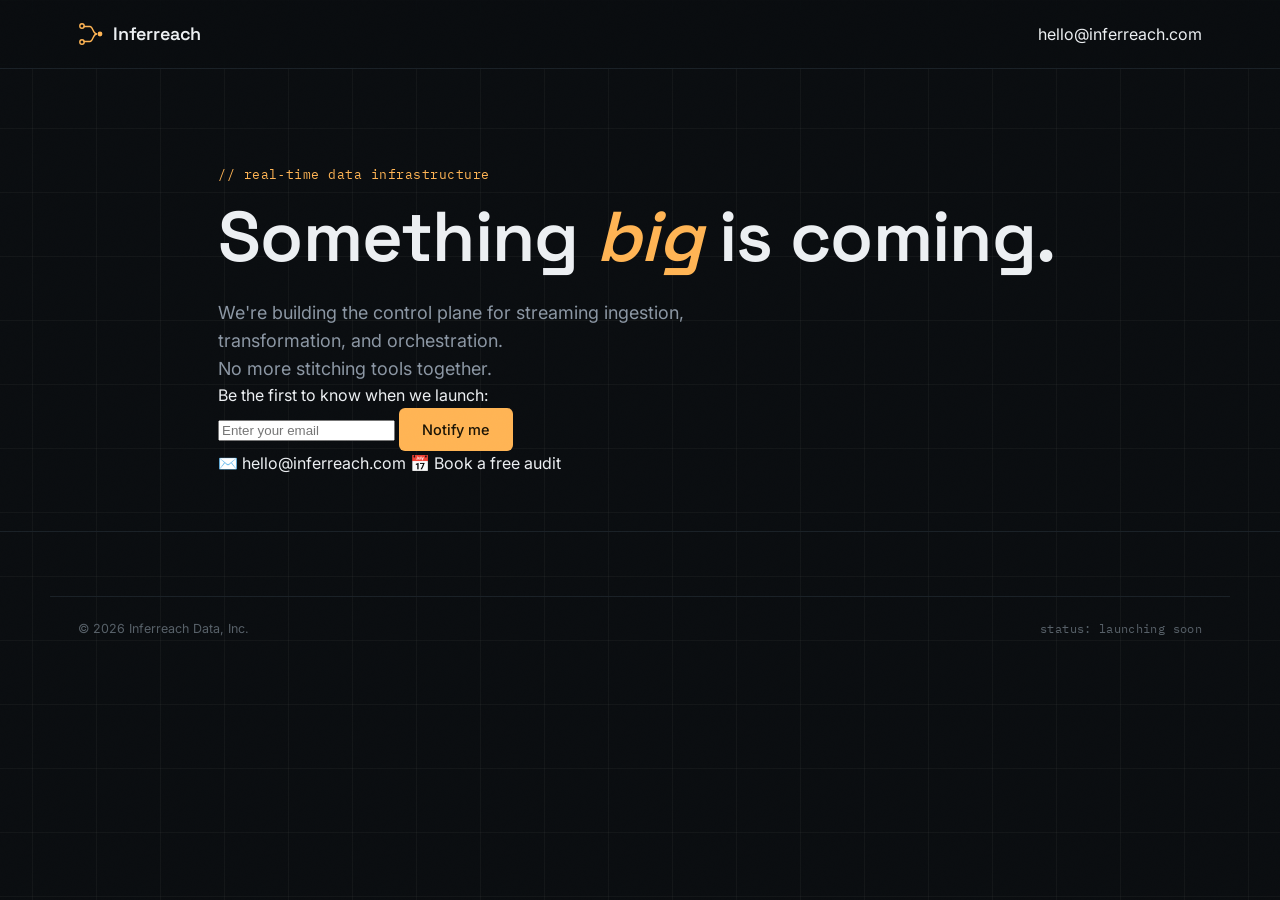
==== commit 3db76295: "feat: revamp index.html for a coming soon page, update header and footer, and enhance email signup f" ====
--- a/index.html
+++ b/index.html
@@ -1,355 +1,29 @@
 <!DOCTYPE html>
 <html lang="en">
 <head>
-<meta charset="UTF-8">
-<meta name="viewport" content="width=device-width, initial-scale=1.0">
-<title>Inferreach | Real-time data infrastructure</title>
-<meta name="description" content="Inferreach is the control plane for streaming ingestion, transformation, and orchestration. Built for teams who can't afford stale data.">
-
-<link rel="preconnect" href="https://fonts.googleapis.com">
-<link rel="preconnect" href="https://fonts.gstatic.com" crossorigin>
-<link href="https://fonts.googleapis.com/css2?family=Space+Grotesk:wght@500;600;700&family=Inter:wght@400;500;600&family=IBM+Plex+Mono:wght@400;500;600&display=swap" rel="stylesheet">
-
-<link rel="stylesheet" href="style.css">
-<link rel="icon" type="image/svg+xml" href="favicon.svg">
-<link rel="shortcut icon" href="favicon.svg">
+  <meta charset="UTF-8" />
+  <meta name="viewport" content="width=device-width, initial-scale=1.0" />
+  <title>Inferreach – Coming Soon</title>
+  <meta name="description" content="Inferreach is the real‑time data infrastructure for teams who can't afford stale data. We're building the future of streaming pipelines – coming soon." />
+  
+  <link rel="preconnect" href="https://fonts.googleapis.com" />
+  <link rel="preconnect" href="https://fonts.gstatic.com" crossorigin />
+  <link href="https://fonts.googleapis.com/css2?family=Space+Grotesk:wght@500;600;700&family=Inter:wght@400;500;600&family=IBM+Plex+Mono:wght@400;500;600&display=swap" rel="stylesheet" />
+  
+  <link rel="stylesheet" href="style.css" />
+  
+  <!-- Favicon (inline SVG) -->
+  <link rel="icon" type="image/svg+xml" href="data:image/svg+xml,%3Csvg xmlns='http://www.w3.org/2000/svg' viewBox='0 0 64 64'%3E%3Cdefs%3E%3ClinearGradient id='g' x1='0%25' y1='0%25' x2='100%25' y2='100%25'%3E%3Cstop offset='0%25' style='stop-color:%230a0d10;stop-opacity:1' /%3E%3Cstop offset='100%25' style='stop-color:%23141b21;stop-opacity:1' /%3E%3C/linearGradient%3E%3ClinearGradient id='a' x1='0%25' y1='0%25' x2='100%25' y2='100%25'%3E%3Cstop offset='0%25' style='stop-color:%23ffb454;stop-opacity:1' /%3E%3Cstop offset='100%25' style='stop-color:%23e69a3a;stop-opacity:1' /%3E%3C/linearGradient%3E%3C/defs%3E%3Crect x='2' y='2' width='60' height='60' rx='14' fill='url(%23g)' stroke='%23212a31' stroke-width='2' /%3E%3Crect x='4' y='4' width='56' height='56' rx='12' fill='none' stroke='url(%23a)' stroke-width='0.8' opacity='0.3' /%3E%3Ccircle cx='22' cy='22' r='3' fill='url(%23a)' /%3E%3Crect x='19' y='28' width='6' height='18' rx='2' fill='url(%23a)' /%3E%3Cpath d='M34 46 L34 28 L42 28 C47 28 47 32 42 33 L46 46 L40 46 L37 35 L34 35 L34 46 Z' fill='url(%23a)' /%3E%3Crect x='34' y='28' width='8' height='6' rx='1.5' fill='url(%23a)' /%3E%3Ccircle cx='52' cy='14' r='2.5' fill='url(%23a)' opacity='0.6' /%3E%3C/svg%3E" />
 </head>
 <body>
 
-<div class="grain"></div>
+  <div class="grain"></div>
 
-<!-- ============ HEADER ============ -->
-<header class="site-header">
-  <div class="container header-inner">
-    <a href="#top" class="brand">
-      <svg class="brand-mark" width="26" height="26" viewBox="0 0 26 26" fill="none" xmlns="http://www.w3.org/2000/svg" aria-hidden="true">
-        <circle cx="4" cy="5" r="2.2" stroke="currentColor" stroke-width="1.4"/>
-        <circle cx="4" cy="21" r="2.2" stroke="currentColor" stroke-width="1.4"/>
-        <circle cx="22" cy="13" r="2.4" fill="currentColor"/>
-        <path d="M6 5.5H12C15 5.5 15 13 18.5 13" stroke="currentColor" stroke-width="1.4" stroke-linecap="round"/>
-        <path d="M6 20.5H12C15 20.5 15 13 18.5 13" stroke="currentColor" stroke-width="1.4" stroke-linecap="round"/>
-      </svg>
-      <span class="brand-name">Inferreach</span>
-    </a>
-
-    <nav class="main-nav" id="main-nav">
-      <a href="#pipeline">Product</a>
-      <a href="#features">Platform</a>
-      <a href="#architecture">Architecture</a>
-      <a href="#integrations">Integrations</a>
-      <a href="#pricing">Pricing</a>
-    </nav>
-
-    <div class="header-actions">
-      <a href="mailto:hello@inferreach.com" class="header-email">hello@inferreach.com</a>
-      <button class="nav-toggle" id="nav-toggle" aria-label="Toggle menu" aria-expanded="false">
-        <span></span><span></span><span></span>
-      </button>
-    </div>
-  </div>
-</header>
-
-<main id="top">
-
-  <!-- ============ HERO ============ -->
-  <section class="hero container">
-    <p class="eyebrow" data-reveal>// real-time data infrastructure</p>
-    <h1 class="hero-title" data-reveal>
-      Move data <br class="br-mobile"> like it's <span class="accent-text">alive</span>.
-    </h1>
-    <p class="hero-lead" data-reveal>
-      Inferreach is the control plane for streaming ingestion, transformation, and
-      orchestration — built for teams who can't afford stale data.
-    </p>
-    <div class="hero-actions" data-reveal>
-      <a href="#start" class="btn btn-primary">Start building — free</a>
-      <a href="#pipeline-visual" class="btn btn-ghost">Watch it flow<span class="arrow-down">↓</span></a>
-    </div>
-  </section>
-
-  <!-- ============ LIVE FLOW VISUAL ============ -->
-  <section class="flow-stage" id="pipeline-visual">
-    <div class="flow-frame container">
-      <div class="flow-toolbar">
-        <div class="flow-toolbar-left">
-          <span class="live-dot" aria-hidden="true"></span>
-          <span class="mono-label">LIVE PIPELINE</span>
-          <span class="mono-label dim">/ orders-events-v2</span>
-        </div>
-        <div class="flow-toolbar-right">
-          <div class="flow-stat">
-            <span class="flow-stat-value" id="stat-throughput">0</span>
-            <span class="flow-stat-label">events/sec</span>
-          </div>
-          <div class="flow-stat">
-            <span class="flow-stat-value" id="stat-latency">0</span>
-            <span class="flow-stat-label">ms p99</span>
-          </div>
-        </div>
-      </div>
-
-      <div class="flow-canvas-wrap">
-        <canvas id="flow-canvas" aria-label="Animated diagram of data flowing through Inferreach's pipeline stages" role="img"></canvas>
-      </div>
-
-    </div>
-  </section>
-
-  <!-- ============ STATS BAR ============ -->
-  <section class="stats-bar">
-    <div class="container stats-grid">
-      <div class="stat-block" data-reveal>
-        <span class="stat-number" data-count="99.99" data-suffix="%">0</span>
-        <span class="stat-caption">Uptime, trailing 12 months</span>
-      </div>
-      <div class="stat-block" data-reveal>
-        <span class="stat-number" data-count="4.2" data-suffix="B">0</span>
-        <span class="stat-caption">Events processed daily</span>
-      </div>
-      <div class="stat-block" data-reveal>
-        <span class="stat-number" data-count="118" data-suffix="ms">0</span>
-        <span class="stat-caption">Median end-to-end latency</span>
-      </div>
-      <div class="stat-block" data-reveal>
-        <span class="stat-number" data-count="2600" data-suffix="+">0</span>
-        <span class="stat-caption">Pipelines running right now</span>
-      </div>
-    </div>
-  </section>
-
-  <!-- ============ FEATURES ============ -->
-  <section class="features container" id="features">
-    <div class="section-head">
-      <p class="eyebrow" data-reveal>// the platform</p>
-      <h2 data-reveal>Everything between source and sink</h2>
-      <p class="section-lead" data-reveal>Six primitives that cover the full lifecycle of a data pipeline: from the moment a row is written to the moment it's queried.</p>
-    </div>
-
-    <div class="feature-grid">
-
-      <article class="feature-card" data-reveal>
-        <svg class="feature-icon" viewBox="0 0 40 40" fill="none" aria-hidden="true"><path d="M6 20c4-8 8-8 12 0s8 8 12 0" stroke="currentColor" stroke-width="1.6" stroke-linecap="round"/><circle cx="6" cy="20" r="2" fill="currentColor"/><circle cx="34" cy="20" r="2" fill="currentColor"/></svg>
-        <h3>Streaming ingestion</h3>
-        <p>Connect Kafka, CDC streams, webhooks, or files. Inferreach handles backpressure and exactly-once delivery so nothing is dropped or duplicated.</p>
-      </article>
-
-      <article class="feature-card" data-reveal>
-        <svg class="feature-icon" viewBox="0 0 40 40" fill="none" aria-hidden="true"><rect x="7" y="7" width="10" height="10" rx="1.5" stroke="currentColor" stroke-width="1.6"/><rect x="23" y="23" width="10" height="10" rx="1.5" stroke="currentColor" stroke-width="1.6"/><path d="M17 12h6a5 5 0 0 1 5 5v6" stroke="currentColor" stroke-width="1.6" stroke-linecap="round"/></svg>
-        <h3>SQL &amp; Python transforms</h3>
-        <p>Write transformations as version-controlled models. Inferreach resolves the dependency graph and runs only what changed.</p>
-      </article>
-
-      <article class="feature-card" data-reveal>
-        <svg class="feature-icon" viewBox="0 0 40 40" fill="none" aria-hidden="true"><circle cx="20" cy="20" r="3" fill="currentColor"/><circle cx="8" cy="8" r="2" stroke="currentColor" stroke-width="1.6"/><circle cx="32" cy="8" r="2" stroke="currentColor" stroke-width="1.6"/><circle cx="8" cy="32" r="2" stroke="currentColor" stroke-width="1.6"/><circle cx="32" cy="32" r="2" stroke="currentColor" stroke-width="1.6"/><path d="M9.5 9.5 18 18M30.5 9.5 22 18M9.5 30.5 18 22M30.5 30.5 22 22" stroke="currentColor" stroke-width="1.2"/></svg>
-        <h3>DAG orchestration</h3>
-        <p>Schedule, retry, and backfill with a scheduler that understands data dependencies, not just cron times.</p>
-      </article>
-
-      <article class="feature-card" data-reveal>
-        <svg class="feature-icon" viewBox="0 0 40 40" fill="none" aria-hidden="true"><path d="M10 26V14a4 4 0 0 1 4-4h5" stroke="currentColor" stroke-width="1.6" stroke-linecap="round"/><path d="M30 14v12a4 4 0 0 1-4 4h-5" stroke="currentColor" stroke-width="1.6" stroke-linecap="round"/><path d="M20 5v10M17 12l3 3 3-3" stroke="currentColor" stroke-width="1.6" stroke-linecap="round" stroke-linejoin="round"/></svg>
-        <h3>Schema registry</h3>
-        <p>Every table and topic carries a contract. Breaking changes are caught and blocked before they reach downstream consumers.</p>
-      </article>
-
-      <article class="feature-card" data-reveal>
-        <svg class="feature-icon" viewBox="0 0 40 40" fill="none" aria-hidden="true"><path d="M5 30 12 18 19 24 27 10 35 20" stroke="currentColor" stroke-width="1.6" stroke-linecap="round" stroke-linejoin="round"/><circle cx="27" cy="10" r="1.8" fill="currentColor"/></svg>
-        <h3>Lineage &amp; observability</h3>
-        <p>Trace any value back to its source in one click. Freshness, volume, and distribution are monitored on every table automatically.</p>
-      </article>
-
-      <article class="feature-card" data-reveal>
-        <svg class="feature-icon" viewBox="0 0 40 40" fill="none" aria-hidden="true"><rect x="8" y="17" width="24" height="16" rx="2" stroke="currentColor" stroke-width="1.6"/><path d="M13 17v-4a7 7 0 0 1 14 0v4" stroke="currentColor" stroke-width="1.6"/><circle cx="20" cy="25" r="2" fill="currentColor"/></svg>
-        <h3>Governance &amp; access</h3>
-        <p>Column-level masking, row-level policies, and full audit trails — enforced consistently across every pipeline and warehouse.</p>
-      </article>
-
-    </div>
-  </section>
-
-  <!-- ============ ARCHITECTURE / DEEP DIVE ============ -->
-  <section class="architecture" id="architecture">
-    <div class="container architecture-inner">
-      <div class="architecture-copy">
-        <p class="eyebrow" data-reveal>// how it's built</p>
-        <h2 data-reveal>One DAG, every stage</h2>
-        <p class="section-lead" data-reveal>A pipeline is declared once, as code. Inferreach compiles it into a directed graph and runs each stage independently, so a slow transform never blocks a healthy one.</p>
-
-        <ol class="arch-steps">
-          <li data-reveal>
-            <span class="arch-step-index">01</span>
-            <div>
-              <h4>Declare sources</h4>
-              <p>Point at a database, topic, or bucket. Inferreach infers the initial schema and starts tracking drift.</p>
-            </div>
-          </li>
-          <li data-reveal>
-            <span class="arch-step-index">02</span>
-            <div>
-              <h4>Define transforms</h4>
-              <p>Model the shape you want downstream in SQL or Python. Tests run on every commit, not just on deploy.</p>
-            </div>
-          </li>
-          <li data-reveal>
-            <span class="arch-step-index">03</span>
-            <div>
-              <h4>Set delivery guarantees</h4>
-              <p>Choose exactly-once or at-least-once per sink, with configurable checkpointing and replay windows.</p>
-            </div>
-          </li>
-          <li data-reveal>
-            <span class="arch-step-index">04</span>
-            <div>
-              <h4>Ship &amp; observe</h4>
-              <p>Deploy triggers a canary run against sampled traffic. Full lineage and metrics are live from the first row.</p>
-            </div>
-          </li>
-        </ol>
-      </div>
-
-      <div class="architecture-panel" data-reveal>
-        <div class="code-window">
-          <div class="code-window-bar">
-            <div class="code-dots"><span></span><span></span><span></span></div>
-            <span class="code-filename">orders_pipeline.yml</span>
-          </div>
-          <pre class="code-body"><code><span class="c-key">name</span>: <span class="c-str">orders-events-v2</span>
-<span class="c-key">source</span>:
-  <span class="c-key">type</span>: <span class="c-str">kafka</span>
-  <span class="c-key">topic</span>: <span class="c-str">orders.raw</span>
-  <span class="c-key">format</span>: <span class="c-str">avro</span>
-
-<span class="c-key">transform</span>:
-  <span class="c-key">engine</span>: <span class="c-str">sql</span>
-  <span class="c-key">model</span>: <span class="c-str">models/orders_clean.sql</span>
-  <span class="c-key">tests</span>: [<span class="c-str">not_null</span>, <span class="c-str">unique_id</span>]
-
-<span class="c-key">sinks</span>:
-  - <span class="c-key">type</span>: <span class="c-str">warehouse</span>
-    <span class="c-key">target</span>: <span class="c-str">snowflake.analytics.orders</span>
-  - <span class="c-key">type</span>: <span class="c-str">lake</span>
-    <span class="c-key">target</span>: <span class="c-str">s3://lake/orders/</span>
-
-<span class="c-key">delivery</span>: <span class="c-str">exactly_once</span>
-<span class="c-key">schedule</span>: <span class="c-str">continuous</span></code></pre>
-        </div>
-      </div>
-    </div>
-  </section>
-
-  <!-- ============ INTEGRATIONS ============ -->
-  <section class="integrations" id="integrations">
-    <div class="container">
-      <p class="eyebrow center" data-reveal>// connects to what you already run</p>
-      <div class="integration-grid" data-reveal>
-        <span class="integration-pill">Kafka</span>
-        <span class="integration-pill">Snowflake</span>
-        <span class="integration-pill">BigQuery</span>
-        <span class="integration-pill">Postgres</span>
-        <span class="integration-pill">Amazon S3</span>
-        <span class="integration-pill">dbt</span>
-        <span class="integration-pill">Airflow</span>
-        <span class="integration-pill">Redshift</span>
-        <span class="integration-pill">Databricks</span>
-        <span class="integration-pill">MongoDB</span>
-        <span class="integration-pill">Elasticsearch</span>
-        <span class="integration-pill">gRPC</span>
-      </div>
-    </div>
-  </section>
-
-  <!-- ============ WHY A PROPER PIPELINE MATTERS ============ -->
-  <section class="importance container" id="importance" style="padding-block: 60px;">
-    <div class="section-head" style="max-width: 800px; margin-bottom: 40px;">
-      <p class="eyebrow" data-reveal>// why it matters</p>
-      <h2 data-reveal>A pipeline is the backbone of your data platform</h2>
-      <p class="section-lead" data-reveal>
-        Without a solid, well-orchestrated pipeline, data becomes stale, unreliable, and costly to fix.
-        Inferreach gives you the control plane to ensure <strong>freshness</strong>, <strong>correctness</strong>,
-        and <strong>observability</strong> at every step, so your downstream consumers always get the truth.
-      </p>
-    </div>
-    <div class="importance-grid" data-reveal style="display: grid; grid-template-columns: repeat(3, 1fr); gap: 30px; margin-top: 10px;">
-      <div class="importance-item" style="background: var(--bg-panel); padding: 24px 22px; border-radius: var(--radius-md); border: 1px solid var(--border-soft);">
-        <span style="font-size: 28px; display: block; margin-bottom: 8px;">⚡</span>
-        <h4 style="font-size: 17px; margin-bottom: 6px;">Real‑time freshness</h4>
-        <p style="color: var(--text-muted); font-size: 14px; line-height: 1.5;">Streaming ingestion and incremental transforms mean your dashboards and ML models are always up‑to‑date.</p>
-      </div>
-      <div class="importance-item" style="background: var(--bg-panel); padding: 24px 22px; border-radius: var(--radius-md); border: 1px solid var(--border-soft);">
-        <span style="font-size: 28px; display: block; margin-bottom: 8px;">🔒</span>
-        <h4 style="font-size: 17px; margin-bottom: 6px;">Data integrity</h4>
-        <p style="color: var(--text-muted); font-size: 14px; line-height: 1.5;">Exactly‑once delivery, schema validation, and automated testing catch errors before they reach production.</p>
-      </div>
-      <div class="importance-item" style="background: var(--bg-panel); padding: 24px 22px; border-radius: var(--radius-md); border: 1px solid var(--border-soft);">
-        <span style="font-size: 28px; display: block; margin-bottom: 8px;">🔍</span>
-        <h4 style="font-size: 17px; margin-bottom: 6px;">Full traceability</h4>
-        <p style="color: var(--text-muted); font-size: 14px; line-height: 1.5;">Lineage and audit logs let you pinpoint any anomaly back to its source in seconds, not days.</p>
-      </div>
-    </div>
-  </section>
-
-  <!-- ============ PRICING ============ -->
-  <section class="pricing-section container" id="pricing" style="padding-block: 80px; border-top: 1px solid var(--border-soft);">
-    <div class="section-head" style="max-width: 700px; margin: 0 auto; text-align: center;">
-      <p class="eyebrow center" data-reveal>// pricing</p>
-      <h2 data-reveal>Custom pricing, tailored to your needs</h2>
-      <p class="section-lead" data-reveal style="margin-left: auto; margin-right: auto;">
-        The right infrastructure shouldn't come with a one‑size‑fits‑all price tag.
-        <strong>Pricing depends entirely on the scope of your project</strong> — your data volume, pipeline complexity, and support requirements.
-      </p>
-      <div data-reveal style="margin-top: 30px; display: flex; flex-wrap: wrap; justify-content: center; gap: 18px;">
-        <a href="mailto:hello@inferreach.com" class="btn btn-primary">Email us for a quote →</a>
-        <a href="https://cal.com/inferreach/30min" target="_blank" class="btn btn-ghost">Book a free audit →</a>
-      </div>
-      <p data-reveal style="margin-top: 24px; color: var(--text-dim); font-size: 14px;">
-        ✉️ <a href="mailto:hello@inferreach.com" style="color: var(--text);">hello@inferreach.com</a> &nbsp;·&nbsp; We'll respond within 24 hours.
-      </p>
-    </div>
-  </section>
-
-  <!-- ============ CTA ============ -->
-  <section class="cta-section" id="start">
-    <div class="container cta-inner">
-      <div class="cta-copy" data-reveal>
-        <h2>Ship your first pipeline this afternoon</h2>
-        <p>Free for a single pipeline, no credit card. Bring your own Kafka cluster or use ours.</p>
-        <div class="hero-actions">
-          <a href="#" class="btn btn-primary">Start building — free</a>
-          <a href="#" class="link-muted">Talk to an engineer →</a>
-        </div>
-        <div class="cta-contact" style="margin-top: 24px; font-size: 14px; color: var(--text-muted); border-top: 1px solid var(--border-soft); padding-top: 20px;">
-          <span style="display: inline-flex; align-items: center; gap: 8px; margin-right: 24px;">
-            ✉️ <a href="mailto:hello@inferreach.com" style="color: var(--text);">hello@inferreach.com</a>
-          </span>
-          <span style="display: inline-flex; align-items: center; gap: 8px;">
-            📅 <a href="https://cal.com/inferreach/30min" target="_blank" style="color: var(--amber); font-weight: 500;">Book a free audit →</a>
-          </span>
-        </div>
-      </div>
-      <div class="cta-terminal" data-reveal>
-        <div class="code-window">
-          <div class="code-window-bar">
-            <div class="code-dots"><span></span><span></span><span></span></div>
-            <span class="code-filename">terminal</span>
-          </div>
-          <pre class="code-body"><code><span class="c-comment">$</span> npm install -g inferreach-cli
-<span class="c-comment">$</span> inferreach init orders-pipeline
-<span class="c-comment">$</span> inferreach run --watch
-<span class="c-ok">✓ connected to kafka.orders.raw</span>
-<span class="c-ok">✓ transform compiled (12 models)</span>
-<span class="c-ok">✓ streaming — 842 events/sec</span><span class="cursor-blink">▌</span></code></pre>
-        </div>
-      </div>
-    </div>
-  </section>
-
-</main>
-
-<!-- ============ FOOTER ============ -->
-<footer class="site-footer">
-  <div class="container footer-inner">
-    <div class="footer-brand">
-      <a href="#top" class="brand">
-        <svg class="brand-mark" width="22" height="22" viewBox="0 0 26 26" fill="none" xmlns="http://www.w3.org/2000/svg" aria-hidden="true">
+  <!-- ===== HEADER ===== -->
+  <header class="site-header">
+    <div class="container header-inner">
+      <a href="#" class="brand">
+        <svg class="brand-mark" width="26" height="26" viewBox="0 0 26 26" fill="none" xmlns="http://www.w3.org/2000/svg" aria-hidden="true">
           <circle cx="4" cy="5" r="2.2" stroke="currentColor" stroke-width="1.4"/>
           <circle cx="4" cy="21" r="2.2" stroke="currentColor" stroke-width="1.4"/>
           <circle cx="22" cy="13" r="2.4" fill="currentColor"/>
@@ -358,44 +32,46 @@
         </svg>
         <span class="brand-name">Inferreach</span>
       </a>
-      <p class="footer-tagline">Data infrastructure for teams who can't afford stale data.</p>
-      <div style="margin-top: 12px; display: flex; gap: 20px; flex-wrap: wrap; font-size: 13px;">
-        <a href="mailto:hello@inferreach.com" style="color: var(--text-muted);">✉️ hello@inferreach.com</a>
-        <a href="https://cal.com/inferreach/30min" target="_blank" style="color: var(--amber);">📅 Book a free audit</a>
+      <a href="mailto:hello@inferreach.com" class="header-email">hello@inferreach.com</a>
+    </div>
+  </header>
+
+  <!-- ===== MAIN ===== -->
+  <main>
+    <section class="hero container">
+      <p class="eyebrow" data-reveal>// real‑time data infrastructure</p>
+      <h1 class="hero-title" data-reveal>
+        Something <span class="accent-text">big</span> is coming.
+      </h1>
+      <p class="hero-lead" data-reveal>
+        We're building the control plane for streaming ingestion, transformation, and orchestration.<br />
+        <span class="highlight">No more stitching tools together.</span>
+      </p>
+
+      <!-- Email signup -->
+      <div class="signup-form" data-reveal>
+        <p class="signup-label">Be the first to know when we launch:</p>
+        <form id="email-form" class="email-form">
+          <input type="email" id="email-input" placeholder="Enter your email" required />
+          <button type="submit" class="btn btn-primary">Notify me</button>
+        </form>
+        <p class="form-feedback" id="form-feedback"></p>
+        <p class="contact-links">
+          <span>✉️ <a href="mailto:hello@inferreach.com">hello@inferreach.com</a></span>
+          <span>📅 <a href="https://cal.com/inferreach/30min" target="_blank">Book a free audit</a></span>
+        </p>
       </div>
+    </section>
+  </main>
+
+  <!-- ===== FOOTER ===== -->
+  <footer class="site-footer">
+    <div class="container footer-bottom">
+      <span>© 2026 Inferreach Data, Inc.</span>
+      <span class="mono-label dim">status: launching soon</span>
     </div>
+  </footer>
 
-    <nav class="footer-col">
-      <h5>Product</h5>
-      <a href="#pipeline-visual">Streaming ingestion</a>
-      <a href="#features">Transforms</a>
-      <a href="#architecture">Orchestration</a>
-      <a href="#pricing">Pricing</a>
-    </nav>
-
-    <nav class="footer-col">
-      <h5>Developers</h5>
-      <a href="#">Documentation</a>
-      <a href="#">CLI reference</a>
-      <a href="#">Status page</a>
-      <a href="#">Changelog</a>
-    </nav>
-
-    <nav class="footer-col">
-      <h5>Company</h5>
-      <a href="#">About</a>
-      <a href="#">Careers</a>
-      <a href="#">Security</a>
-      <a href="#">Contact</a>
-    </nav>
-  </div>
-
-  <div class="container footer-bottom">
-    <span>© 2026 Inferreach Data, Inc.</span>
-    <span class="mono-label dim">status: all systems normal</span>
-  </div>
-</footer>
-
-<script src="app.js"></script>
+  <script src="app.js"></script>
 </body>
 </html>
--- a/style.css
+++ b/style.css
@@ -1,830 +1,660 @@
-/* ---------- RESET & ROOT ---------- */
-*,
-*::before,
-*::after {
-    margin: 0;
-    padding: 0;
-    box-sizing: border-box;
-}
-
-:root {
-    --bg-primary: #050508;
-    --bg-secondary: #0a0a14;
-    --bg-card: rgba(12, 12, 24, 0.72);
-    --text-primary: #f0f0f5;
-    --text-secondary: #a0a0b8;
-    --text-muted: #6b6b85;
-    --accent-cyan: #00d4ff;
-    --accent-purple: #7c3aed;
-    --accent-teal: #00ff88;
-    --accent-pink: #ff2d95;
-    --accent-gold: #ffb800;
-    --gradient-main: linear-gradient(135deg, #00d4ff 0%, #7c3aed 50%, #ff2d95 100%);
-    --gradient-text: linear-gradient(120deg, #00d4ff, #7c3aed, #ff2d95, #00d4ff);
-    --gradient-cta: linear-gradient(135deg, #00d4ff 0%, #7c3aed 100%);
-    --glow-cyan: 0 0 40px rgba(0, 212, 255, 0.35);
-    --glow-purple: 0 0 40px rgba(124, 58, 237, 0.35);
-    --border-glass: 1px solid rgba(255, 255, 255, 0.08);
-    --radius-lg: 20px;
-    --radius-md: 14px;
-    --radius-sm: 8px;
-    --transition-smooth: all 0.4s cubic-bezier(0.25, 0.46, 0.45, 0.94);
-    --font-heading: 'Space Grotesk', sans-serif;
-    --font-body: 'Inter', sans-serif;
-    --font-mono: 'JetBrains Mono', monospace;
-}
-
-html {
-    scroll-behavior: smooth;
-    -webkit-font-smoothing: antialiased;
-}
-
-body {
-    font-family: var(--font-body);
-    background: var(--bg-primary);
-    color: var(--text-primary);
-    min-height: 100vh;
-    overflow-x: hidden;
-    position: relative;
-    line-height: 1.6;
-}
-
-/* ---------- BACKGROUND LAYERS ---------- */
-#particle-canvas {
-    position: fixed;
-    top: 0;
-    left: 0;
-    width: 100vw;
-    height: 100vh;
-    z-index: 0;
-    pointer-events: none;
-}
-
-.orb {
-    position: fixed;
-    border-radius: 50%;
-    filter: blur(80px);
-    z-index: 0;
-    pointer-events: none;
-    opacity: 0.5;
-    animation: orbFloat 20s ease-in-out infinite;
-}
-.orb-1 {
-    width: 500px;
-    height: 500px;
-    background: radial-gradient(circle, rgba(0, 212, 255, 0.25) 0%, transparent 70%);
-    top: -10%;
-    left: -5%;
-}
-.orb-2 {
-    width: 600px;
-    height: 600px;
-    background: radial-gradient(circle, rgba(124, 58, 237, 0.22) 0%, transparent 70%);
-    bottom: -15%;
-    right: -10%;
-    animation-delay: -7s;
-}
-.orb-3 {
-    width: 350px;
-    height: 350px;
-    background: radial-gradient(circle, rgba(255, 45, 149, 0.15) 0%, transparent 70%);
-    top: 40%;
-    left: 60%;
-    animation-delay: -14s;
-}
-.orb-4 {
-    width: 280px;
-    height: 280px;
-    background: radial-gradient(circle, rgba(0, 255, 136, 0.12) 0%, transparent 70%);
-    top: 60%;
-    left: 10%;
-    animation-delay: -3s;
-}
-
-@keyframes orbFloat {
-    0%, 100% {
-        transform: translate(0, 0) scale(1);
-    }
-    25% {
-        transform: translate(30px, -40px) scale(1.08);
-    }
-    50% {
-        transform: translate(-20px, 30px) scale(0.95);
-    }
-    75% {
-        transform: translate(15px, -25px) scale(1.05);
-    }
-}
-
-.grid-overlay {
-    position: fixed;
-    top: 0;
-    left: 0;
-    width: 100vw;
-    height: 100vh;
-    z-index: 0;
-    pointer-events: none;
-    background-image:
-        linear-gradient(rgba(255, 255, 255, 0.015) 1px, transparent 1px),
-        linear-gradient(90deg, rgba(255, 255, 255, 0.015) 1px, transparent 1px);
-    background-size: 60px 60px;
-    mask-image: radial-gradient(ellipse at center, black 30%, transparent 70%);
-    -webkit-mask-image: radial-gradient(ellipse at center, black 30%, transparent 70%);
-}
-
-.noise-overlay {
-    position: fixed;
-    top: 0;
-    left: 0;
-    width: 100vw;
-    height: 100vh;
-    z-index: 0;
-    pointer-events: none;
-    opacity: 0.03;
-    background-image: url("data:image/svg+xml,%3Csvg viewBox='0 0 256 256' xmlns='http://www.w3.org/2000/svg'%3E%3Cfilter id='noise'%3E%3CfeTurbulence type='fractalNoise' baseFrequency='0.85' numOctaves='4' stitchTiles='stitch'/%3E%3C/filter%3E%3Crect width='100%25' height='100%25' filter='url(%23noise)'/%3E%3C/svg%3E");
-    background-repeat: repeat;
-    background-size: 256px 256px;
-}
-
-/* ---------- MAIN WRAPPER ---------- */
-.main-content {
-    position: relative;
-    z-index: 1;
-    display: flex;
-    flex-direction: column;
-    align-items: center;
-    justify-content: center;
-    min-height: 100vh;
-    padding: 20px;
-}
-
-/* ---------- NAVBAR ---------- */
-.navbar {
-    position: fixed;
-    top: 0;
-    left: 0;
-    right: 0;
-    z-index: 100;
-    display: flex;
-    justify-content: space-between;
-    align-items: center;
-    padding: 20px 40px;
-    background: rgba(5, 5, 8, 0.6);
-    backdrop-filter: blur(20px);
-    -webkit-backdrop-filter: blur(20px);
-    border-bottom: 1px solid rgba(255, 255, 255, 0.05);
-    animation: slideDown 0.6s ease-out forwards;
-}
-
-@keyframes slideDown {
-    from {
-        opacity: 0;
-        transform: translateY(-100%);
-    }
-    to {
-        opacity: 1;
-        transform: translateY(0);
-    }
-}
-
-.nav-logo {
-    font-family: var(--font-heading);
-    font-weight: 700;
-    font-size: 1.6rem;
-    letter-spacing: -0.5px;
-    background: var(--gradient-text);
-    background-size: 300% auto;
-    -webkit-background-clip: text;
-    background-clip: text;
-    -webkit-text-fill-color: transparent;
-    animation: shimmerText 4s linear infinite;
-}
-
-@keyframes shimmerText {
-    0% {
-        background-position: 0% center;
-    }
-    100% {
-        background-position: 300% center;
-    }
-}
-
-.nav-email {
-    font-family: var(--font-mono);
-    font-size: 0.85rem;
-    color: var(--text-secondary);
-    text-decoration: none;
-    padding: 8px 18px;
-    border: 1px solid rgba(255, 255, 255, 0.1);
-    border-radius: 50px;
-    transition: var(--transition-smooth);
-    display: flex;
-    align-items: center;
-    gap: 8px;
-}
-.nav-email:hover {
-    border-color: rgba(0, 212, 255, 0.5);
-    color: var(--accent-cyan);
-    box-shadow: var(--glow-cyan);
-}
-.nav-email .dot {
-    width: 7px;
-    height: 7px;
-    background: var(--accent-teal);
-    border-radius: 50%;
-    animation: pulseDot 2s ease-in-out infinite;
-}
-@keyframes pulseDot {
-    0%, 100% {
-        opacity: 1;
-        transform: scale(1);
-    }
-    50% {
-        opacity: 0.4;
-        transform: scale(0.6);
-    }
-}
-
-/* ---------- HERO ---------- */
-.hero {
-    text-align: center;
-    max-width: 850px;
-    margin: 0 auto;
-    padding: 120px 20px 60px;
-    display: flex;
-    flex-direction: column;
-    align-items: center;
-    gap: 28px;
-}
-
-.badge {
-    display: inline-flex;
-    align-items: center;
-    gap: 10px;
-    padding: 8px 20px;
-    border-radius: 50px;
-    background: rgba(0, 212, 255, 0.07);
-    border: 1px solid rgba(0, 212, 255, 0.2);
-    font-family: var(--font-mono);
-    font-size: 0.8rem;
-    font-weight: 500;
-    color: var(--accent-cyan);
-    letter-spacing: 1px;
-    text-transform: uppercase;
-    animation: fadeInUp 0.8s ease-out 0.2s both;
-    position: relative;
-    overflow: hidden;
-}
-.badge::before {
-    content: '';
-    position: absolute;
-    top: -50%;
-    left: -50%;
-    width: 200%;
-    height: 200%;
-    background: conic-gradient(from 0deg, transparent, rgba(0, 212, 255, 0.1), transparent, rgba(0, 212, 255, 0.1), transparent);
-    animation: badgeRotate 4s linear infinite;
-}
-@keyframes badgeRotate {
-    0% {
-        transform: rotate(0deg);
-    }
-    100% {
-        transform: rotate(360deg);
-    }
-}
-.badge span {
-    position: relative;
-    z-index: 1;
-    display: flex;
-    align-items: center;
-    gap: 8px;
-}
-.badge .rocket {
-    font-size: 0.9rem;
-    animation: rocketBob 2s ease-in-out infinite;
-}
-@keyframes rocketBob {
-    0%, 100% {
-        transform: translateY(0) rotate(0deg);
-    }
-    50% {
-        transform: translateY(-4px) rotate(5deg);
-    }
-}
-
-.hero-title {
-    font-family: var(--font-heading);
-    font-weight: 700;
-    font-size: clamp(3.5rem, 8vw, 6.5rem);
-    letter-spacing: -3px;
-    line-height: 1.05;
-    background: var(--gradient-text);
-    background-size: 300% auto;
-    -webkit-background-clip: text;
-    background-clip: text;
-    -webkit-text-fill-color: transparent;
-    animation: shimmerText 5s linear infinite, fadeInUp 0.8s ease-out 0.35s both;
-    filter: drop-shadow(0 0 60px rgba(124, 58, 237, 0.2));
-}
-
-.typing-container {
-    font-family: var(--font-mono);
-    font-size: clamp(1rem, 2.5vw, 1.4rem);
-    font-weight: 400;
-    color: var(--text-secondary);
-    min-height: 2.2em;
-    display: flex;
-    align-items: center;
-    justify-content: center;
-    gap: 4px;
-    animation: fadeInUp 0.8s ease-out 0.5s both;
-}
-.typing-text {
-    color: var(--accent-cyan);
-    font-weight: 500;
-}
-.typing-cursor {
-    display: inline-block;
-    width: 3px;
-    height: 1.4em;
-    background: var(--accent-cyan);
-    animation: cursorBlink 0.8s step-end infinite;
-    border-radius: 2px;
-}
-@keyframes cursorBlink {
-    0%, 100% {
-        opacity: 1;
-    }
-    50% {
-        opacity: 0;
-    }
-}
-
-.hero-description {
-    font-size: clamp(1rem, 1.8vw, 1.15rem);
-    color: var(--text-secondary);
-    max-width: 620px;
-    line-height: 1.7;
-    animation: fadeInUp 0.8s ease-out 0.6s both;
-    font-weight: 300;
-}
-.hero-description strong {
-    color: var(--text-primary);
-    font-weight: 500;
-}
-
-/* ---------- CTA ---------- */
-.cta-group {
-    display: flex;
-    flex-wrap: wrap;
-    gap: 16px;
-    justify-content: center;
-    align-items: center;
-    animation: fadeInUp 0.8s ease-out 0.75s both;
-}
-
-.btn {
-    display: inline-flex;
-    align-items: center;
-    gap: 10px;
-    padding: 16px 32px;
-    border-radius: 50px;
-    font-family: var(--font-body);
-    font-size: 0.95rem;
-    font-weight: 600;
-    text-decoration: none;
-    cursor: pointer;
-    transition: var(--transition-smooth);
-    border: none;
-    position: relative;
-    overflow: hidden;
-    letter-spacing: 0.3px;
-}
-.btn-primary {
-    background: var(--gradient-cta);
-    color: #fff;
-    box-shadow: 0 8px 32px rgba(0, 212, 255, 0.3), 0 4px 16px rgba(124, 58, 237, 0.25);
-    animation: btnGlow 3s ease-in-out infinite;
-}
-.btn-primary:hover {
-    transform: translateY(-3px) scale(1.03);
-    box-shadow: 0 12px 40px rgba(0, 212, 255, 0.45), 0 6px 24px rgba(124, 58, 237, 0.4);
-}
-.btn-primary:active {
-    transform: translateY(0) scale(0.98);
-}
-@keyframes btnGlow {
-    0%, 100% {
-        box-shadow: 0 8px 32px rgba(0, 212, 255, 0.3), 0 4px 16px rgba(124, 58, 237, 0.25);
-    }
-    50% {
-        box-shadow: 0 8px 44px rgba(0, 212, 255, 0.5), 0 4px 28px rgba(124, 58, 237, 0.45);
-    }
-}
-.btn-primary::after {
-    content: '';
-    position: absolute;
-    top: -50%;
-    left: -50%;
-    width: 200%;
-    height: 200%;
-    background: linear-gradient(45deg, transparent, rgba(255, 255, 255, 0.15), transparent);
-    transform: rotate(45deg);
-    animation: btnShine 3s ease-in-out infinite;
-}
-@keyframes btnShine {
-    0% {
-        transform: translateX(-100%) rotate(45deg);
-    }
-    60%, 100% {
-        transform: translateX(100%) rotate(45deg);
-    }
-}
-
-.btn-secondary {
-    background: rgba(255, 255, 255, 0.04);
-    color: var(--text-primary);
-    border: 1px solid rgba(255, 255, 255, 0.12);
-    backdrop-filter: blur(10px);
-    -webkit-backdrop-filter: blur(10px);
-}
-.btn-secondary:hover {
-    border-color: rgba(0, 255, 136, 0.5);
-    color: var(--accent-teal);
-    box-shadow: 0 0 30px rgba(0, 255, 136, 0.15);
-    transform: translateY(-3px);
-}
-.btn-secondary:active {
-    transform: translateY(0);
-}
-
-/* ---------- EMAIL FORM ---------- */
-.email-form {
-    display: flex;
-    gap: 12px;
-    justify-content: center;
-    align-items: center;
-    flex-wrap: wrap;
-    width: 100%;
-    max-width: 560px;
-    animation: fadeInUp 0.8s ease-out 0.85s both;
-}
-.email-input-wrapper {
-    flex: 1;
-    min-width: 240px;
-    position: relative;
-}
-.email-input {
-    width: 100%;
-    padding: 16px 22px;
-    border-radius: 50px;
-    border: 1px solid rgba(255, 255, 255, 0.12);
-    background: rgba(255, 255, 255, 0.04);
-    color: var(--text-primary);
-    font-family: var(--font-body);
-    font-size: 0.95rem;
-    outline: none;
-    transition: var(--transition-smooth);
-    backdrop-filter: blur(10px);
-    -webkit-backdrop-filter: blur(10px);
-}
-.email-input::placeholder {
-    color: var(--text-muted);
-}
-.email-input:focus {
-    border-color: rgba(0, 212, 255, 0.5);
-    box-shadow: 0 0 30px rgba(0, 212, 255, 0.15);
-    background: rgba(255, 255, 255, 0.06);
-}
-.btn-submit {
-    padding: 16px 28px;
-    border-radius: 50px;
-    border: none;
-    background: rgba(0, 212, 255, 0.12);
-    color: var(--accent-cyan);
-    font-family: var(--font-body);
-    font-weight: 600;
-    font-size: 0.9rem;
-    cursor: pointer;
-    transition: var(--transition-smooth);
-    border: 1px solid rgba(0, 212, 255, 0.25);
-    white-space: nowrap;
-}
-.btn-submit:hover {
-    background: rgba(0, 212, 255, 0.2);
-    box-shadow: var(--glow-cyan);
-    transform: translateY(-2px);
-}
-.btn-submit:active {
-    transform: translateY(0);
-}
-.form-success {
-    display: none;
-    font-family: var(--font-mono);
-    font-size: 0.85rem;
-    color: var(--accent-teal);
-    gap: 8px;
-    align-items: center;
-    animation: fadeInUp 0.4s ease-out both;
-}
-.form-success.show {
-    display: flex;
-}
-
-/* ---------- COUNTDOWN ---------- */
-.countdown {
-    display: flex;
-    gap: 20px;
-    justify-content: center;
-    flex-wrap: wrap;
-    animation: fadeInUp 0.8s ease-out 0.95s both;
-    margin-top: 10px;
-}
-.countdown-item {
-    display: flex;
-    flex-direction: column;
-    align-items: center;
-    gap: 4px;
-    padding: 12px 20px;
-    border-radius: var(--radius-md);
-    background: rgba(255, 255, 255, 0.03);
-    border: 1px solid rgba(255, 255, 255, 0.07);
-    min-width: 80px;
-    backdrop-filter: blur(10px);
-    -webkit-backdrop-filter: blur(10px);
-    transition: var(--transition-smooth);
-}
-.countdown-item:hover {
-    border-color: rgba(0, 212, 255, 0.3);
-    background: rgba(0, 212, 255, 0.05);
-}
-.countdown-number {
-    font-family: var(--font-heading);
-    font-weight: 700;
-    font-size: 2rem;
-    line-height: 1;
-    background: var(--gradient-text);
-    background-size: 200% auto;
-    -webkit-background-clip: text;
-    background-clip: text;
-    -webkit-text-fill-color: transparent;
-    animation: shimmerText 4s linear infinite;
-}
-.countdown-label {
-    font-family: var(--font-mono);
-    font-size: 0.7rem;
-    color: var(--text-muted);
-    text-transform: uppercase;
-    letter-spacing: 1.5px;
-    font-weight: 500;
-}
-
-/* ---------- FEATURES ---------- */
-.features {
-    display: flex;
-    gap: 24px;
-    justify-content: center;
-    flex-wrap: wrap;
-    padding: 40px 20px 60px;
-    max-width: 1100px;
-    margin: 0 auto;
-    animation: fadeInUp 0.8s ease-out 1.05s both;
-}
-.feature-card {
-    background: var(--bg-card);
-    border: var(--border-glass);
-    border-radius: var(--radius-lg);
-    padding: 28px 24px;
-    width: 280px;
-    text-align: left;
-    backdrop-filter: blur(20px);
-    -webkit-backdrop-filter: blur(20px);
-    transition: var(--transition-smooth);
-    position: relative;
-    overflow: hidden;
-    cursor: default;
-}
-.feature-card::before {
-    content: '';
-    position: absolute;
-    top: 0;
-    left: 0;
-    right: 0;
-    height: 2px;
-    background: var(--gradient-main);
-    opacity: 0;
-    transition: var(--transition-smooth);
-}
-.feature-card:hover::before {
-    opacity: 1;
-}
-.feature-card:hover {
-    transform: translateY(-8px);
-    border-color: rgba(0, 212, 255, 0.25);
-    box-shadow: 0 20px 50px rgba(0, 0, 0, 0.4), 0 0 40px rgba(0, 212, 255, 0.08);
-}
-.feature-icon {
-    font-size: 2rem;
-    margin-bottom: 16px;
-    display: inline-block;
-    animation: iconFloat 3s ease-in-out infinite;
-}
-.feature-card:nth-child(2) .feature-icon {
-    animation-delay: -1s;
-}
-.feature-card:nth-child(3) .feature-icon {
-    animation-delay: -2s;
-}
-@keyframes iconFloat {
-    0%, 100% {
-        transform: translateY(0);
-    }
-    50% {
-        transform: translateY(-6px);
-    }
-}
-.feature-title {
-    font-family: var(--font-heading);
-    font-weight: 600;
-    font-size: 1.15rem;
-    margin-bottom: 8px;
-    color: var(--text-primary);
-}
-.feature-desc {
-    font-size: 0.85rem;
-    color: var(--text-secondary);
-    line-height: 1.6;
-    font-weight: 300;
-}
-
-/* ---------- FOOTER ---------- */
-.footer {
-    text-align: center;
-    padding: 40px 20px 30px;
-    font-family: var(--font-mono);
-    font-size: 0.75rem;
-    color: var(--text-muted);
-    animation: fadeInUp 0.8s ease-out 1.15s both;
-    display: flex;
-    flex-direction: column;
-    gap: 12px;
-    align-items: center;
-}
-.footer-links {
-    display: flex;
-    gap: 24px;
-    flex-wrap: wrap;
-    justify-content: center;
-}
-.footer-links a {
-    color: var(--text-secondary);
-    text-decoration: none;
-    transition: var(--transition-smooth);
-    font-family: var(--font-mono);
-    font-size: 0.75rem;
-}
-.footer-links a:hover {
-    color: var(--accent-cyan);
-    text-shadow: 0 0 20px rgba(0, 212, 255, 0.5);
-}
-
-/* ---------- SCROLL INDICATOR ---------- */
-.scroll-indicator {
-    position: fixed;
-    bottom: 30px;
-    left: 50%;
-    transform: translateX(-50%);
-    z-index: 10;
-    display: flex;
-    flex-direction: column;
-    align-items: center;
-    gap: 6px;
-    opacity: 0.6;
-    animation: fadeInUp 1.2s ease-out 1.5s both, scrollBob 2.5s ease-in-out infinite;
-    pointer-events: none;
-}
-.scroll-indicator span {
-    font-family: var(--font-mono);
-    font-size: 0.6rem;
-    color: var(--text-muted);
-    text-transform: uppercase;
-    letter-spacing: 2px;
-}
-.scroll-indicator .line {
-    width: 1px;
-    height: 30px;
-    background: linear-gradient(to bottom, var(--text-muted), transparent);
-}
-@keyframes scrollBob {
-    0%, 100% {
-        transform: translateX(-50%) translateY(0);
-    }
-    50% {
-        transform: translateX(-50%) translateY(-10px);
-    }
-}
-
-/* ---------- UTILITY ANIMATIONS ---------- */
-@keyframes fadeInUp {
-    from {
-        opacity: 0;
-        transform: translateY(30px);
-    }
-    to {
-        opacity: 1;
-        transform: translateY(0);
-    }
-}
-
-/* ---------- RESPONSIVE ---------- */
-@media (max-width: 768px) {
-    .navbar {
-        padding: 14px 20px;
-    }
-    .nav-logo {
-        font-size: 1.3rem;
-    }
-    .nav-email {
-        font-size: 0.7rem;
-        padding: 6px 12px;
-    }
-    .hero {
-        padding: 100px 16px 40px;
-        gap: 20px;
-    }
-    .hero-title {
-        font-size: clamp(2.5rem, 12vw, 4rem);
-        letter-spacing: -1.5px;
-    }
-    .typing-container {
-        font-size: 0.9rem;
-        min-height: 1.8em;
-    }
-    .hero-description {
-        font-size: 0.9rem;
-    }
-    .countdown {
-        gap: 10px;
-    }
-    .countdown-item {
-        padding: 8px 14px;
-        min-width: 60px;
-    }
-    .countdown-number {
-        font-size: 1.4rem;
-    }
-    .countdown-label {
-        font-size: 0.6rem;
-        letter-spacing: 1px;
-    }
-    .feature-card {
-        width: 100%;
-        max-width: 320px;
-        padding: 20px 18px;
-    }
-    .features {
-        gap: 16px;
-        padding: 30px 16px 40px;
-    }
-    .btn {
-        padding: 14px 24px;
-        font-size: 0.85rem;
-    }
-    .email-form {
-        gap: 8px;
-    }
-    .email-input {
-        padding: 14px 18px;
-        font-size: 0.85rem;
-    }
-    .btn-submit {
-        padding: 14px 22px;
-        font-size: 0.8rem;
-    }
-    .scroll-indicator {
-        bottom: 20px;
-    }
-}
-
-@media (max-width: 480px) {
-    .hero-title {
-        font-size: 2.4rem;
-        letter-spacing: -1px;
-    }
-    .cta-group {
-        flex-direction: column;
-        width: 100%;
-    }
-    .btn {
-        width: 100%;
-        justify-content: center;
-    }
-    .countdown {
-        gap: 6px;
-    }
-    .countdown-item {
-        min-width: 52px;
-        padding: 6px 10px;
-    }
+/* =========================================================
+   CONDUIT — design tokens
+   ========================================================= */
+:root{
+  /* color */
+  --bg:            #0a0d10;
+  --bg-panel:      #10161b;
+  --bg-panel-2:    #141b21;
+  --border:        #212a31;
+  --border-soft:   #1a2127;
+  --text:          #eceff2;
+  --text-muted:    #8b96a3;
+  --text-dim:      #576068;
+
+  --amber:         #ffb454;
+  --amber-dim:     #b8843c;
+  --amber-soft:    rgba(255,180,84,.12);
+  --teal:          #4fd1c5;
+  --teal-soft:     rgba(79,209,197,.12);
+  --violet:        #b79cfa;
+  --violet-soft:   rgba(183,156,250,.12);
+  --red:           #ff6b6b;
+
+  /* type */
+  --font-display: "Space Grotesk", sans-serif;
+  --font-body:    "Inter", sans-serif;
+  --font-mono:    "IBM Plex Mono", monospace;
+
+  /* layout */
+  --container-w: 1180px;
+  --radius-sm: 6px;
+  --radius-md: 12px;
+  --radius-lg: 20px;
+}
+
+/* =========================================================
+   RESET
+   ========================================================= */
+*, *::before, *::after{ box-sizing: border-box; }
+html{ scroll-behavior: smooth; }
+@media (prefers-reduced-motion: reduce){
+  html{ scroll-behavior: auto; }
+  *, *::before, *::after{ animation-duration: .001ms !important; animation-iteration-count: 1 !important; transition-duration: .001ms !important; scroll-behavior: auto !important; }
+}
+
+body{
+  margin: 0;
+  background: var(--bg);
+  color: var(--text);
+  font-family: var(--font-body);
+  font-size: 16px;
+  line-height: 1.55;
+  -webkit-font-smoothing: antialiased;
+}
+
+h1, h2, h3, h4{
+  font-family: var(--font-display);
+  font-weight: 600;
+  line-height: 1.12;
+  margin: 0;
+  letter-spacing: -0.01em;
+}
+
+p{ margin: 0; }
+a{ color: inherit; text-decoration: none; }
+ul, ol{ margin: 0; padding: 0; list-style: none; }
+button{ font-family: inherit; }
+
+.container{
+  width: 100%;
+  max-width: var(--container-w);
+  margin-inline: auto;
+  padding-inline: 28px;
+}
+
+/* faint instrumentation grid across the whole page */
+body{
+  background-image:
+    linear-gradient(rgba(255,255,255,.035) 1px, transparent 1px),
+    linear-gradient(90deg, rgba(255,255,255,.035) 1px, transparent 1px);
+  background-size: 64px 64px;
+  background-position: center top;
+}
+
+.grain{
+  position: fixed;
+  inset: 0;
+  pointer-events: none;
+  z-index: 999;
+  opacity: .025;
+  mix-blend-mode: overlay;
+  background-image: url("data:image/svg+xml,%3Csvg xmlns='http://www.w3.org/2000/svg' width='120' height='120'%3E%3Cfilter id='n'%3E%3CfeTurbulence type='fractalNoise' baseFrequency='0.9' numOctaves='2' stitchTiles='stitch'/%3E%3C/filter%3E%3Crect width='100%25' height='100%25' filter='url(%23n)'/%3E%3C/svg%3E");
+}
+
+/* =========================================================
+   REVEAL ON SCROLL
+   ========================================================= */
+[data-reveal]{
+  opacity: 0;
+  transform: translateY(16px);
+  transition: opacity .7s ease, transform .7s ease;
+}
+[data-reveal].is-visible{
+  opacity: 1;
+  transform: none;
+}
+
+/* =========================================================
+   SHARED BITS
+   ========================================================= */
+.eyebrow{
+  font-family: var(--font-mono);
+  font-size: 12.5px;
+  letter-spacing: .04em;
+  color: var(--amber);
+  margin-bottom: 14px;
+}
+.eyebrow.center{ text-align: center; }
+
+.mono-label{
+  font-family: var(--font-mono);
+  font-size: 12px;
+  letter-spacing: .03em;
+  color: var(--text-muted);
+}
+.mono-label.dim{ color: var(--text-dim); }
+
+.section-lead{
+  color: var(--text-muted);
+  font-size: 17px;
+  max-width: 46ch;
+  margin-top: 14px;
+}
+
+.link-muted{
+  color: var(--text-muted);
+  font-size: 14.5px;
+  transition: color .2s ease;
+}
+.link-muted:hover{ color: var(--text); }
+
+.btn{
+  display: inline-flex;
+  align-items: center;
+  gap: 8px;
+  padding: 12px 22px;
+  border-radius: var(--radius-sm);
+  font-size: 14.5px;
+  font-weight: 500;
+  font-family: var(--font-body);
+  border: 1px solid transparent;
+  transition: transform .15s ease, background .2s ease, border-color .2s ease, box-shadow .2s ease;
+  cursor: pointer;
+}
+.btn:hover{ transform: translateY(-1px); }
+.btn-sm{ padding: 9px 16px; font-size: 13.5px; }
+
+.btn-primary{
+  background: var(--amber);
+  color: #1a1305;
+  box-shadow: 0 0 0 0 rgba(255,180,84,0);
+}
+.btn-primary:hover{
+  box-shadow: 0 6px 24px -6px rgba(255,180,84,.55);
+}
+
+.btn-ghost{
+  background: transparent;
+  color: var(--text);
+  border-color: var(--border);
+}
+.btn-ghost:hover{ border-color: var(--amber-dim); color: var(--amber); }
+
+.arrow-down{ display: inline-block; animation: bob 1.8s ease-in-out infinite; }
+@keyframes bob{ 0%,100%{ transform: translateY(0);} 50%{ transform: translateY(3px);} }
+
+/* =========================================================
+   HEADER
+   ========================================================= */
+.site-header{
+  position: sticky;
+  top: 0;
+  z-index: 100;
+  background: rgba(10,13,16,.78);
+  backdrop-filter: blur(10px);
+  border-bottom: 1px solid var(--border-soft);
+}
+.header-inner{
+  display: flex;
+  align-items: center;
+  justify-content: space-between;
+  height: 68px;
+}
+.brand{
+  display: flex;
+  align-items: center;
+  gap: 9px;
+  color: var(--text);
+}
+.brand-mark{ color: var(--amber); flex-shrink: 0; }
+.brand-name{
+  font-family: var(--font-display);
+  font-weight: 600;
+  font-size: 18px;
+  letter-spacing: -0.01em;
+}
+
+.main-nav{
+  display: flex;
+  gap: 30px;
+}
+.main-nav a{
+  font-size: 14px;
+  color: var(--text-muted);
+  transition: color .2s ease;
+}
+.main-nav a:hover{ color: var(--text); }
+
+.header-actions{ display: flex; align-items: center; gap: 18px; }
+.header-link{ display: inline-block; }
+
+.nav-toggle{
+  display: none;
+  flex-direction: column;
+  justify-content: center;
+  gap: 5px;
+  width: 32px;
+  height: 32px;
+  background: none;
+  border: none;
+  cursor: pointer;
+}
+.nav-toggle span{
+  display: block;
+  width: 100%;
+  height: 1.5px;
+  background: var(--text);
+  transition: transform .25s ease, opacity .25s ease;
+}
+.nav-toggle[aria-expanded="true"] span:nth-child(1){ transform: translateY(6.5px) rotate(45deg); }
+.nav-toggle[aria-expanded="true"] span:nth-child(2){ opacity: 0; }
+.nav-toggle[aria-expanded="true"] span:nth-child(3){ transform: translateY(-6.5px) rotate(-45deg); }
+
+/* =========================================================
+   HERO
+   ========================================================= */
+.hero{
+  padding-top: 96px;
+  padding-bottom: 56px;
+  max-width: 900px;
+}
+.hero-title{
+  font-size: clamp(2.5rem, 6vw, 4.4rem);
+  color: var(--text);
+}
+.accent-text{
+  color: var(--amber);
+  font-style: italic;
+}
+.hero-lead{
+  margin-top: 22px;
+  font-size: 18px;
+  color: var(--text-muted);
+  max-width: 52ch;
+}
+.hero-actions{
+  margin-top: 32px;
+  display: flex;
+  align-items: center;
+  gap: 14px;
+  flex-wrap: wrap;
+}
+
+/* =========================================================
+   FLOW VISUAL — signature element
+   ========================================================= */
+.flow-stage{
+  padding-bottom: 90px;
+}
+.flow-frame{
+  border: 1px solid var(--border);
+  border-radius: var(--radius-lg);
+  background:
+    radial-gradient(120% 100% at 15% 0%, rgba(255,180,84,.05), transparent 60%),
+    var(--bg-panel);
+  overflow: hidden;
+}
+.flow-toolbar{
+  display: flex;
+  align-items: center;
+  justify-content: space-between;
+  padding: 16px 22px;
+  border-bottom: 1px solid var(--border-soft);
+  flex-wrap: wrap;
+  gap: 12px;
+}
+.flow-toolbar-left{ display: flex; align-items: center; gap: 8px; }
+.live-dot{
+  width: 7px; height: 7px; border-radius: 50%;
+  background: var(--teal);
+  box-shadow: 0 0 0 0 rgba(79,209,197,.6);
+  animation: pulse-dot 2s infinite;
+}
+@keyframes pulse-dot{
+  0%{ box-shadow: 0 0 0 0 rgba(79,209,197,.55); }
+  70%{ box-shadow: 0 0 0 7px rgba(79,209,197,0); }
+  100%{ box-shadow: 0 0 0 0 rgba(79,209,197,0); }
+}
+.flow-toolbar-right{ display: flex; gap: 28px; }
+.flow-stat{ display: flex; flex-direction: column; align-items: flex-end; }
+.flow-stat-value{
+  font-family: var(--font-mono);
+  font-size: 18px;
+  font-weight: 600;
+  color: var(--amber);
+  font-variant-numeric: tabular-nums;
+}
+.flow-stat-label{
+  font-family: var(--font-mono);
+  font-size: 10.5px;
+  color: var(--text-dim);
+  letter-spacing: .03em;
+}
+
+.flow-canvas-wrap{
+  position: relative;
+  width: 100%;
+  aspect-ratio: 16 / 8;
+  min-height: 320px;
+}
+#flow-canvas{
+  display: block;
+  width: 100%;
+  height: 100%;
+}
+
+.log-stream{
+  border-top: 1px solid var(--border-soft);
+  padding: 14px 22px;
+  height: 108px;
+  overflow: hidden;
+  font-family: var(--font-mono);
+  font-size: 12px;
+  color: var(--text-dim);
+  display: flex;
+  flex-direction: column;
+  justify-content: flex-end;
+  gap: 4px;
+  background: rgba(0,0,0,.15);
+}
+.log-line{
+  white-space: nowrap;
+  overflow: hidden;
+  text-overflow: ellipsis;
+  animation: log-in .4s ease;
+}
+.log-line .log-ok{ color: var(--teal); }
+.log-line .log-warn{ color: var(--amber); }
+.log-line .log-ts{ color: var(--text-dim); }
+@keyframes log-in{
+  from{ opacity: 0; transform: translateY(4px); }
+  to{ opacity: 1; transform: translateY(0); }
+}
+
+/* =========================================================
+   STATS BAR
+   ========================================================= */
+.stats-bar{
+  border-top: 1px solid var(--border-soft);
+  border-bottom: 1px solid var(--border-soft);
+  padding-block: 44px;
+}
+.stats-grid{
+  display: grid;
+  grid-template-columns: repeat(4, 1fr);
+  gap: 24px;
+}
+.stat-block{
+  display: flex;
+  flex-direction: column;
+  gap: 6px;
+}
+.stat-number{
+  font-family: var(--font-mono);
+  font-size: clamp(1.8rem, 3vw, 2.4rem);
+  font-weight: 600;
+  color: var(--text);
+  font-variant-numeric: tabular-nums;
+}
+.stat-caption{
+  color: var(--text-muted);
+  font-size: 13.5px;
+}
+
+/* =========================================================
+   FEATURES
+   ========================================================= */
+.features{ padding-block: 108px; }
+.section-head{ max-width: 640px; margin-bottom: 56px; }
+.section-head h2{ font-size: clamp(1.8rem, 3.4vw, 2.6rem); }
+
+.feature-grid{
+  display: grid;
+  grid-template-columns: repeat(3, 1fr);
+  gap: 1px;
+  background: var(--border-soft);
+  border: 1px solid var(--border-soft);
+  border-radius: var(--radius-md);
+  overflow: hidden;
+}
+.feature-card{
+  background: var(--bg-panel);
+  padding: 34px 30px;
+  transition: background .25s ease;
+}
+.feature-card:hover{ background: var(--bg-panel-2); }
+.feature-icon{
+  width: 34px; height: 34px;
+  color: var(--amber);
+  margin-bottom: 22px;
+}
+.feature-card h3{
+  font-size: 17px;
+  margin-bottom: 10px;
+}
+.feature-card p{
+  color: var(--text-muted);
+  font-size: 14.5px;
+  line-height: 1.6;
+}
+
+/* =========================================================
+   ARCHITECTURE
+   ========================================================= */
+.architecture{
+  padding-block: 108px;
+  border-top: 1px solid var(--border-soft);
+}
+.architecture-inner{
+  display: grid;
+  grid-template-columns: 1fr 1fr;
+  gap: 72px;
+  align-items: start;
+}
+.architecture-copy h2{ font-size: clamp(1.8rem, 3.4vw, 2.6rem); }
+
+.arch-steps{
+  margin-top: 40px;
+  display: flex;
+  flex-direction: column;
+  gap: 28px;
+}
+.arch-steps li{
+  display: flex;
+  gap: 18px;
+}
+.arch-step-index{
+  font-family: var(--font-mono);
+  font-size: 13px;
+  color: var(--amber);
+  padding-top: 3px;
+  flex-shrink: 0;
+}
+.arch-steps h4{
+  font-size: 15.5px;
+  font-weight: 600;
+  margin-bottom: 6px;
+}
+.arch-steps p{
+  color: var(--text-muted);
+  font-size: 14px;
+  line-height: 1.6;
+}
+
+.architecture-panel{ position: sticky; top: 96px; }
+
+.code-window{
+  border: 1px solid var(--border);
+  border-radius: var(--radius-md);
+  overflow: hidden;
+  background: #0c1013;
+}
+.code-window-bar{
+  display: flex;
+  align-items: center;
+  gap: 12px;
+  padding: 12px 16px;
+  background: var(--bg-panel-2);
+  border-bottom: 1px solid var(--border-soft);
+}
+.code-dots{ display: flex; gap: 6px; }
+.code-dots span{
+  width: 9px; height: 9px; border-radius: 50%;
+  background: var(--border);
+}
+.code-filename{
+  font-family: var(--font-mono);
+  font-size: 12px;
+  color: var(--text-dim);
+}
+.code-body{
+  margin: 0;
+  padding: 22px 20px;
+  font-family: var(--font-mono);
+  font-size: 13px;
+  line-height: 1.75;
+  color: var(--text-muted);
+  overflow-x: auto;
+}
+.c-key{ color: #7fb3e8; }
+.c-str{ color: var(--teal); }
+.c-comment{ color: var(--text-dim); }
+.c-ok{ color: var(--teal); }
+.cursor-blink{ color: var(--amber); animation: blink 1s step-end infinite; }
+@keyframes blink{ 50%{ opacity: 0; } }
+
+/* =========================================================
+   INTEGRATIONS
+   ========================================================= */
+.integrations{ padding-block: 90px; }
+.integration-grid{
+  margin-top: 30px;
+  display: flex;
+  flex-wrap: wrap;
+  justify-content: center;
+  gap: 12px;
+}
+.integration-pill{
+  font-family: var(--font-mono);
+  font-size: 13px;
+  color: var(--text-muted);
+  border: 1px solid var(--border);
+  border-radius: 100px;
+  padding: 9px 18px;
+  transition: color .2s ease, border-color .2s ease;
+}
+.integration-pill:hover{
+  color: var(--amber);
+  border-color: var(--amber-dim);
+}
+
+/* =========================================================
+   TESTIMONIAL
+   ========================================================= */
+.testimonial{
+  padding-block: 100px;
+  border-top: 1px solid var(--border-soft);
+  max-width: 760px;
+}
+.testimonial blockquote{ margin: 0; }
+.testimonial p{
+  font-family: var(--font-display);
+  font-size: clamp(1.4rem, 2.6vw, 1.9rem);
+  font-weight: 500;
+  line-height: 1.4;
+  color: var(--text);
+}
+.testimonial p::before{ content: none; }
+.testimonial footer{
+  margin-top: 26px;
+  display: flex;
+  flex-direction: column;
+  gap: 2px;
+}
+.testimonial-name{ font-size: 14.5px; font-weight: 600; }
+.testimonial-role{ font-size: 13px; color: var(--text-muted); }
+
+/* =========================================================
+   CTA
+   ========================================================= */
+.cta-section{
+  padding-block: 110px;
+  border-top: 1px solid var(--border-soft);
+  background: radial-gradient(80% 100% at 50% 0%, rgba(255,180,84,.05), transparent 60%);
+}
+.cta-inner{
+  display: grid;
+  grid-template-columns: 1fr 1fr;
+  gap: 60px;
+  align-items: center;
+}
+.cta-copy h2{ font-size: clamp(1.8rem, 3.4vw, 2.5rem); }
+.cta-copy p{
+  margin-top: 16px;
+  color: var(--text-muted);
+  font-size: 16px;
+}
+.cta-copy .hero-actions{ margin-top: 30px; }
+
+/* =========================================================
+   FOOTER
+   ========================================================= */
+.site-footer{
+  border-top: 1px solid var(--border-soft);
+  padding-top: 64px;
+}
+.footer-inner{
+  display: grid;
+  grid-template-columns: 1.6fr 1fr 1fr 1fr;
+  gap: 40px;
+  padding-bottom: 48px;
+}
+.footer-tagline{
+  margin-top: 14px;
+  color: var(--text-muted);
+  font-size: 13.5px;
+  max-width: 30ch;
+}
+.footer-col{ display: flex; flex-direction: column; gap: 12px; }
+.footer-col h5{
+  font-family: var(--font-mono);
+  font-size: 11.5px;
+  letter-spacing: .04em;
+  color: var(--text-dim);
+  text-transform: uppercase;
+  margin-bottom: 4px;
+}
+.footer-col a{
+  font-size: 13.5px;
+  color: var(--text-muted);
+  transition: color .2s ease;
+}
+.footer-col a:hover{ color: var(--text); }
+
+.footer-bottom{
+  display: flex;
+  justify-content: space-between;
+  align-items: center;
+  padding-block: 22px;
+  border-top: 1px solid var(--border-soft);
+  font-size: 12.5px;
+  color: var(--text-dim);
+}
+
+/* =========================================================
+   RESPONSIVE
+   ========================================================= */
+@media (max-width: 920px){
+  .architecture-inner{ grid-template-columns: 1fr; }
+  .architecture-panel{ position: static; }
+  .cta-inner{ grid-template-columns: 1fr; }
+  .feature-grid{ grid-template-columns: repeat(2, 1fr); }
+  .stats-grid{ grid-template-columns: repeat(2, 1fr); row-gap: 30px; }
+  .footer-inner{ grid-template-columns: 1fr 1fr; row-gap: 32px; }
+}
+
+@media (max-width: 720px){
+  .main-nav{ display: none; }
+  .nav-toggle{ display: flex; }
+  .header-link{ display: none; }
+  .feature-grid{ grid-template-columns: 1fr; }
+  .flow-toolbar{ align-items: flex-start; }
+  .br-mobile{ display: none; }
+  .footer-inner{ grid-template-columns: 1fr; }
+}
+
+@media (max-width: 520px){
+  .stats-grid{ grid-template-columns: 1fr; }
+  .hero{ padding-top: 64px; }
 }
